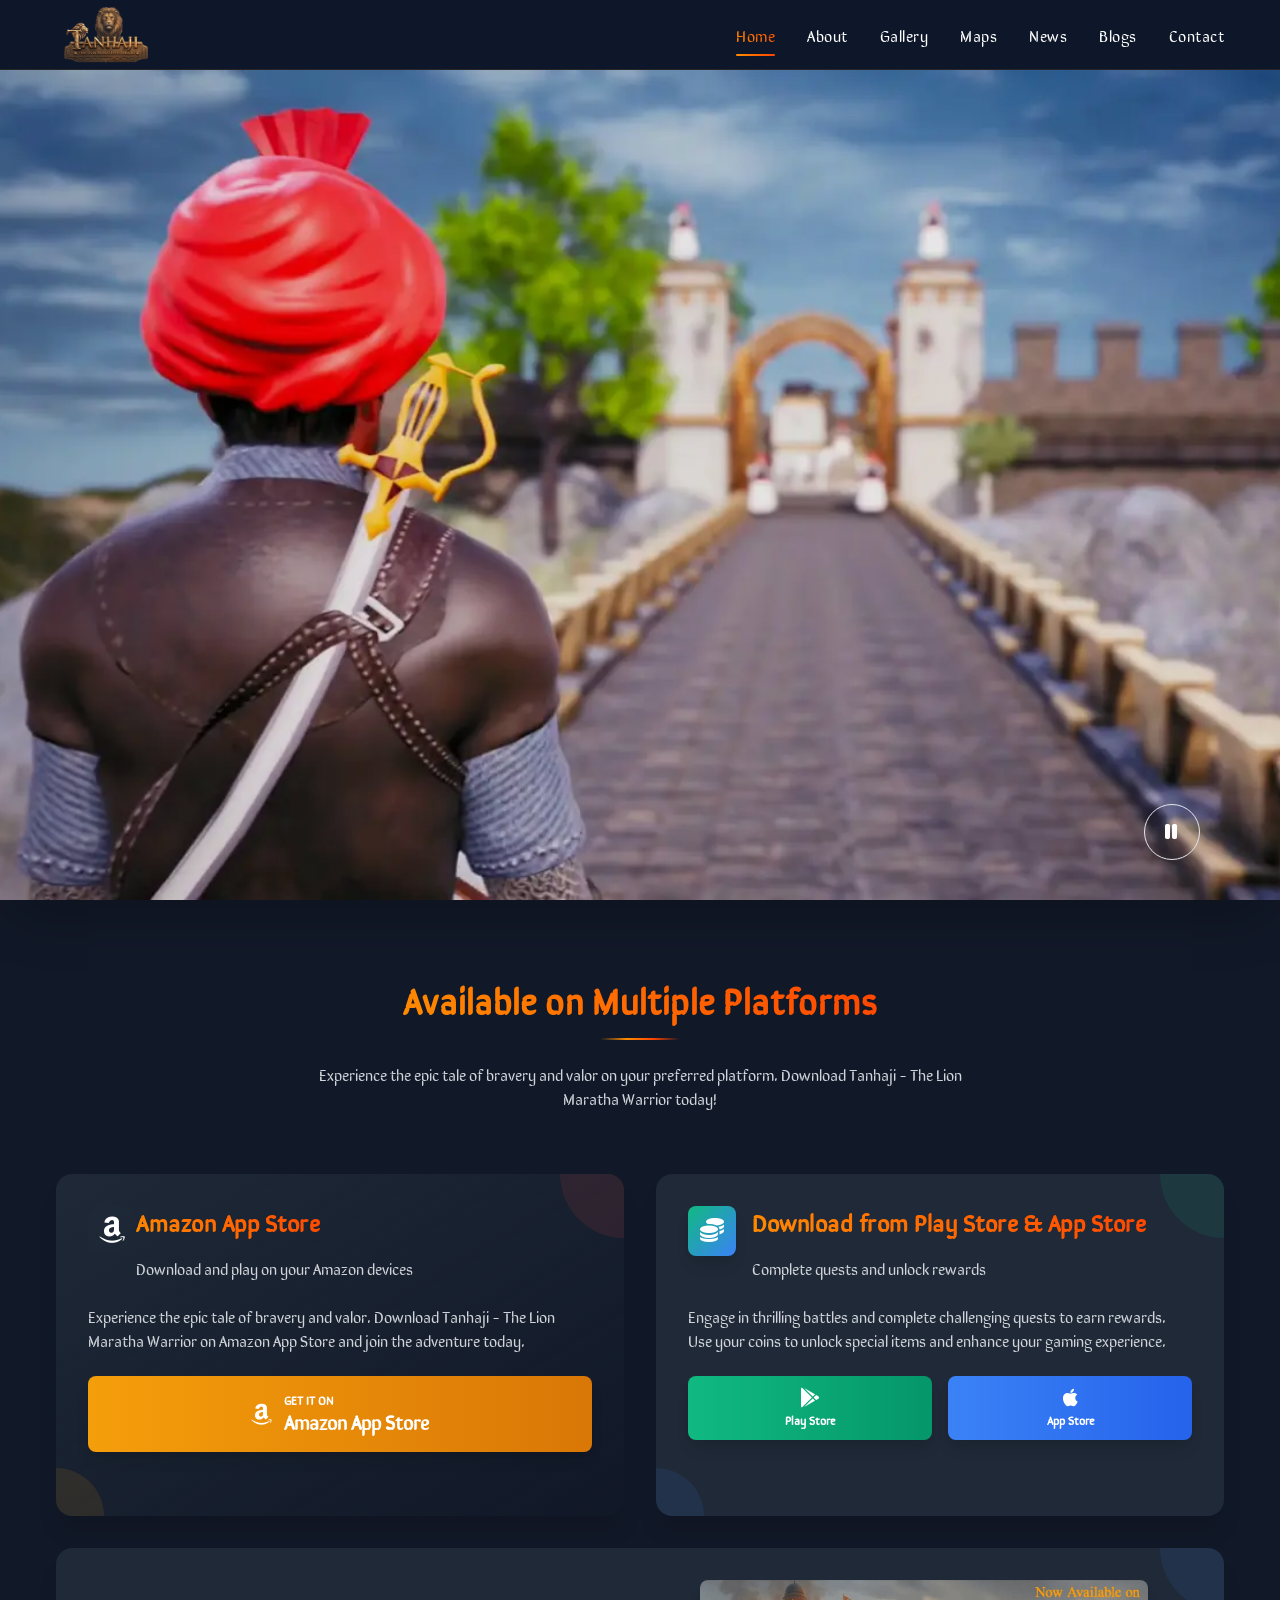
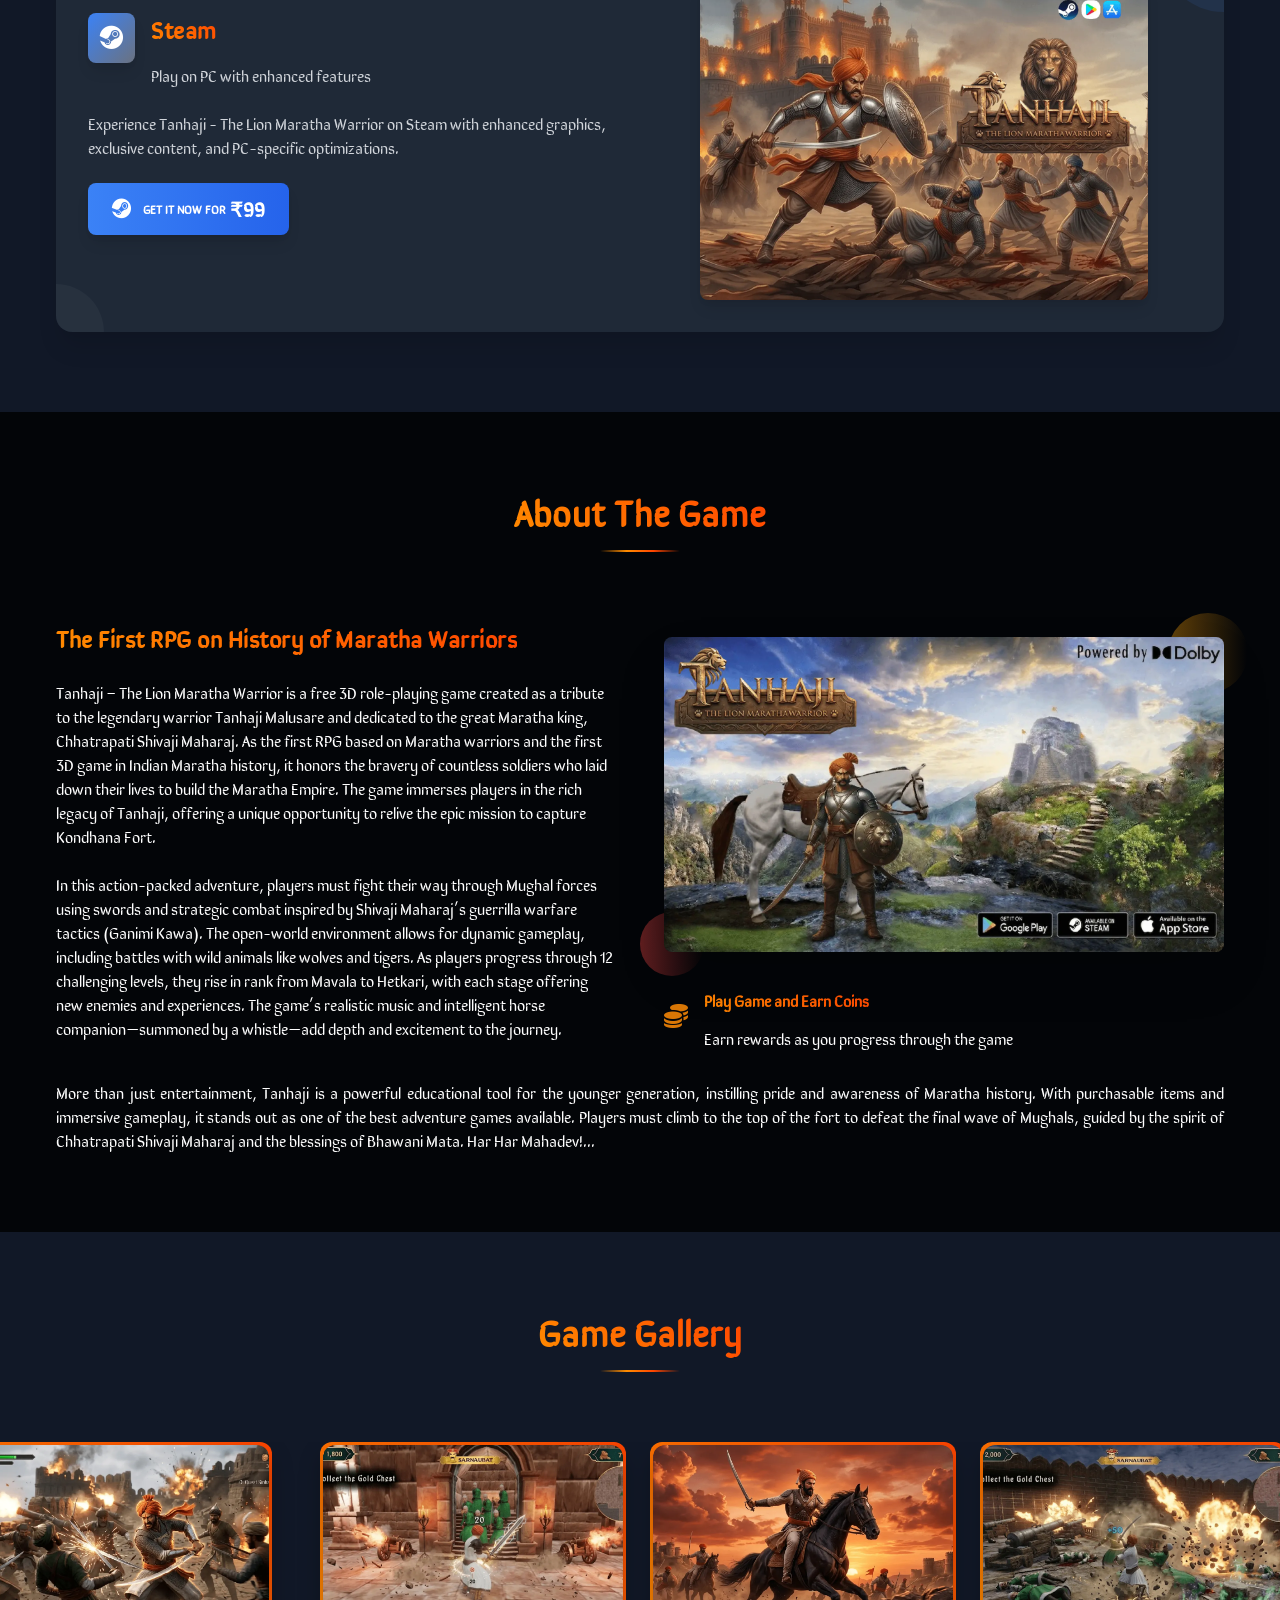
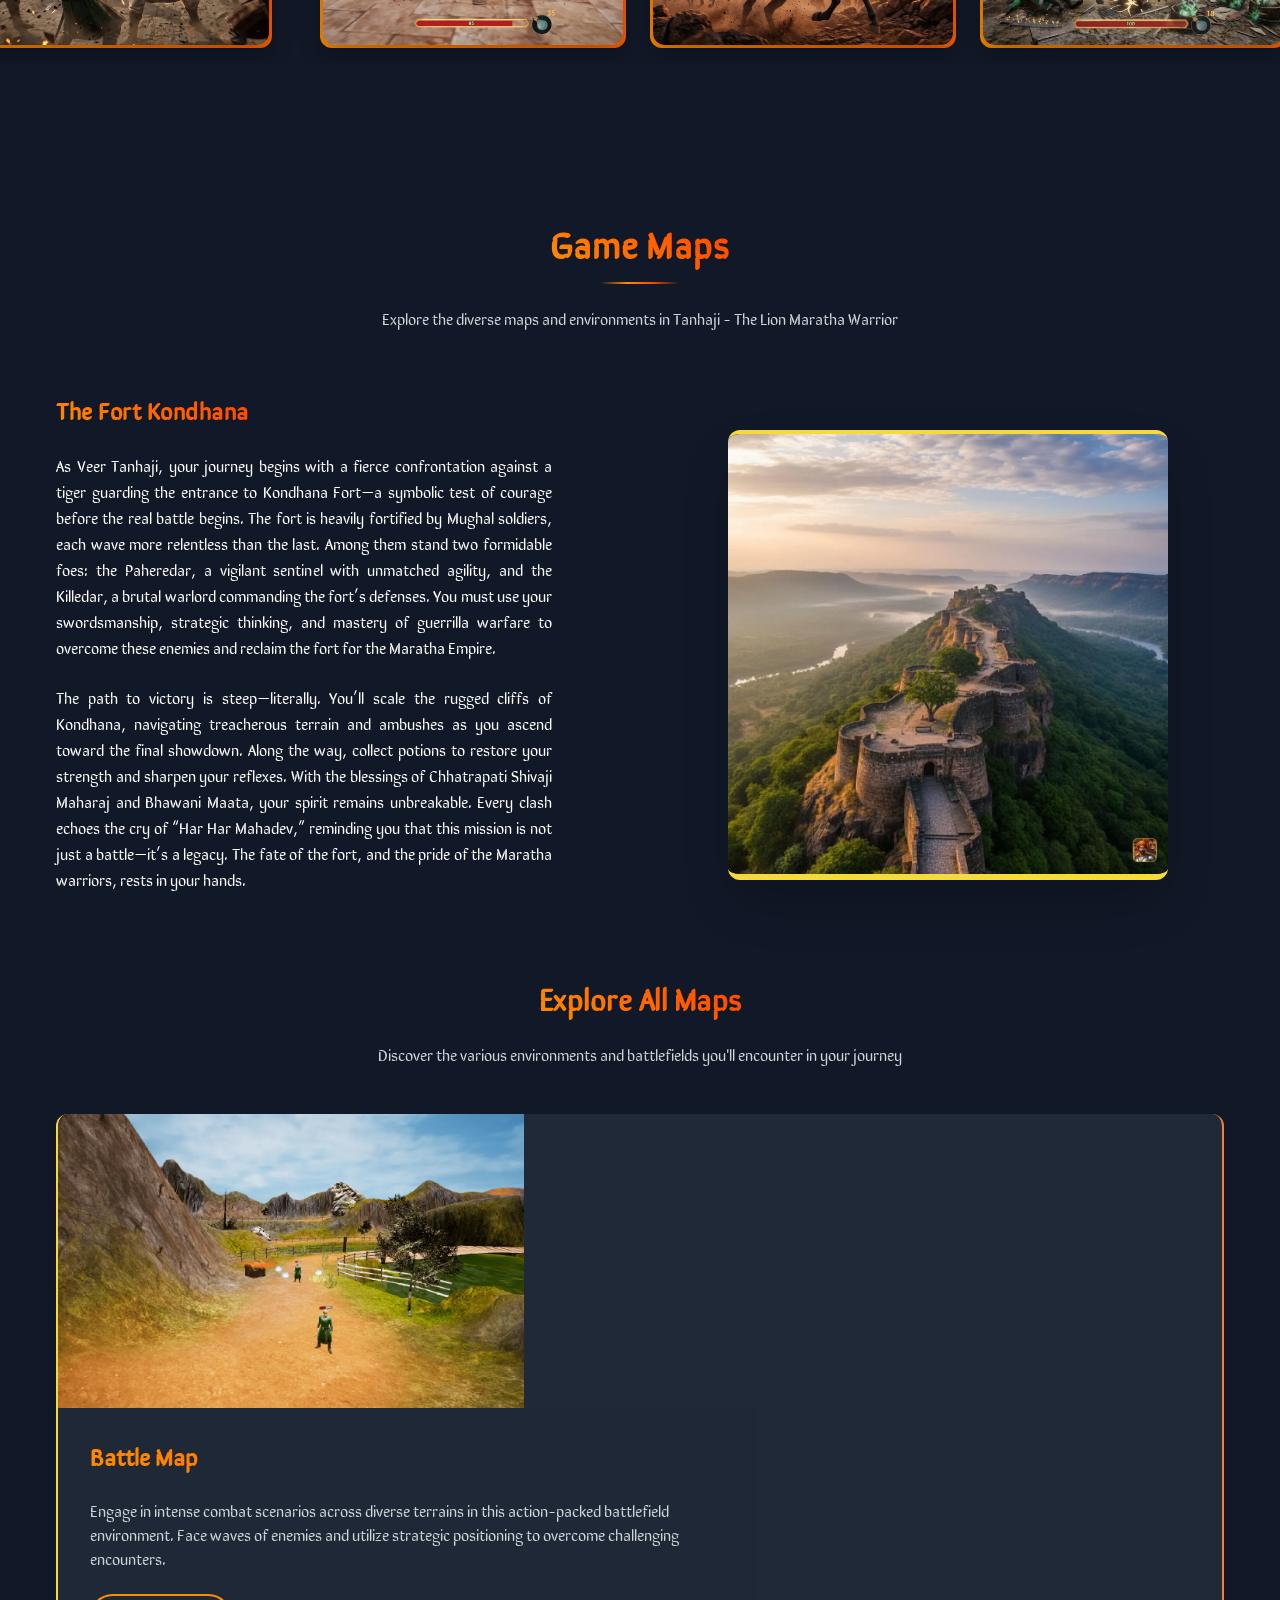
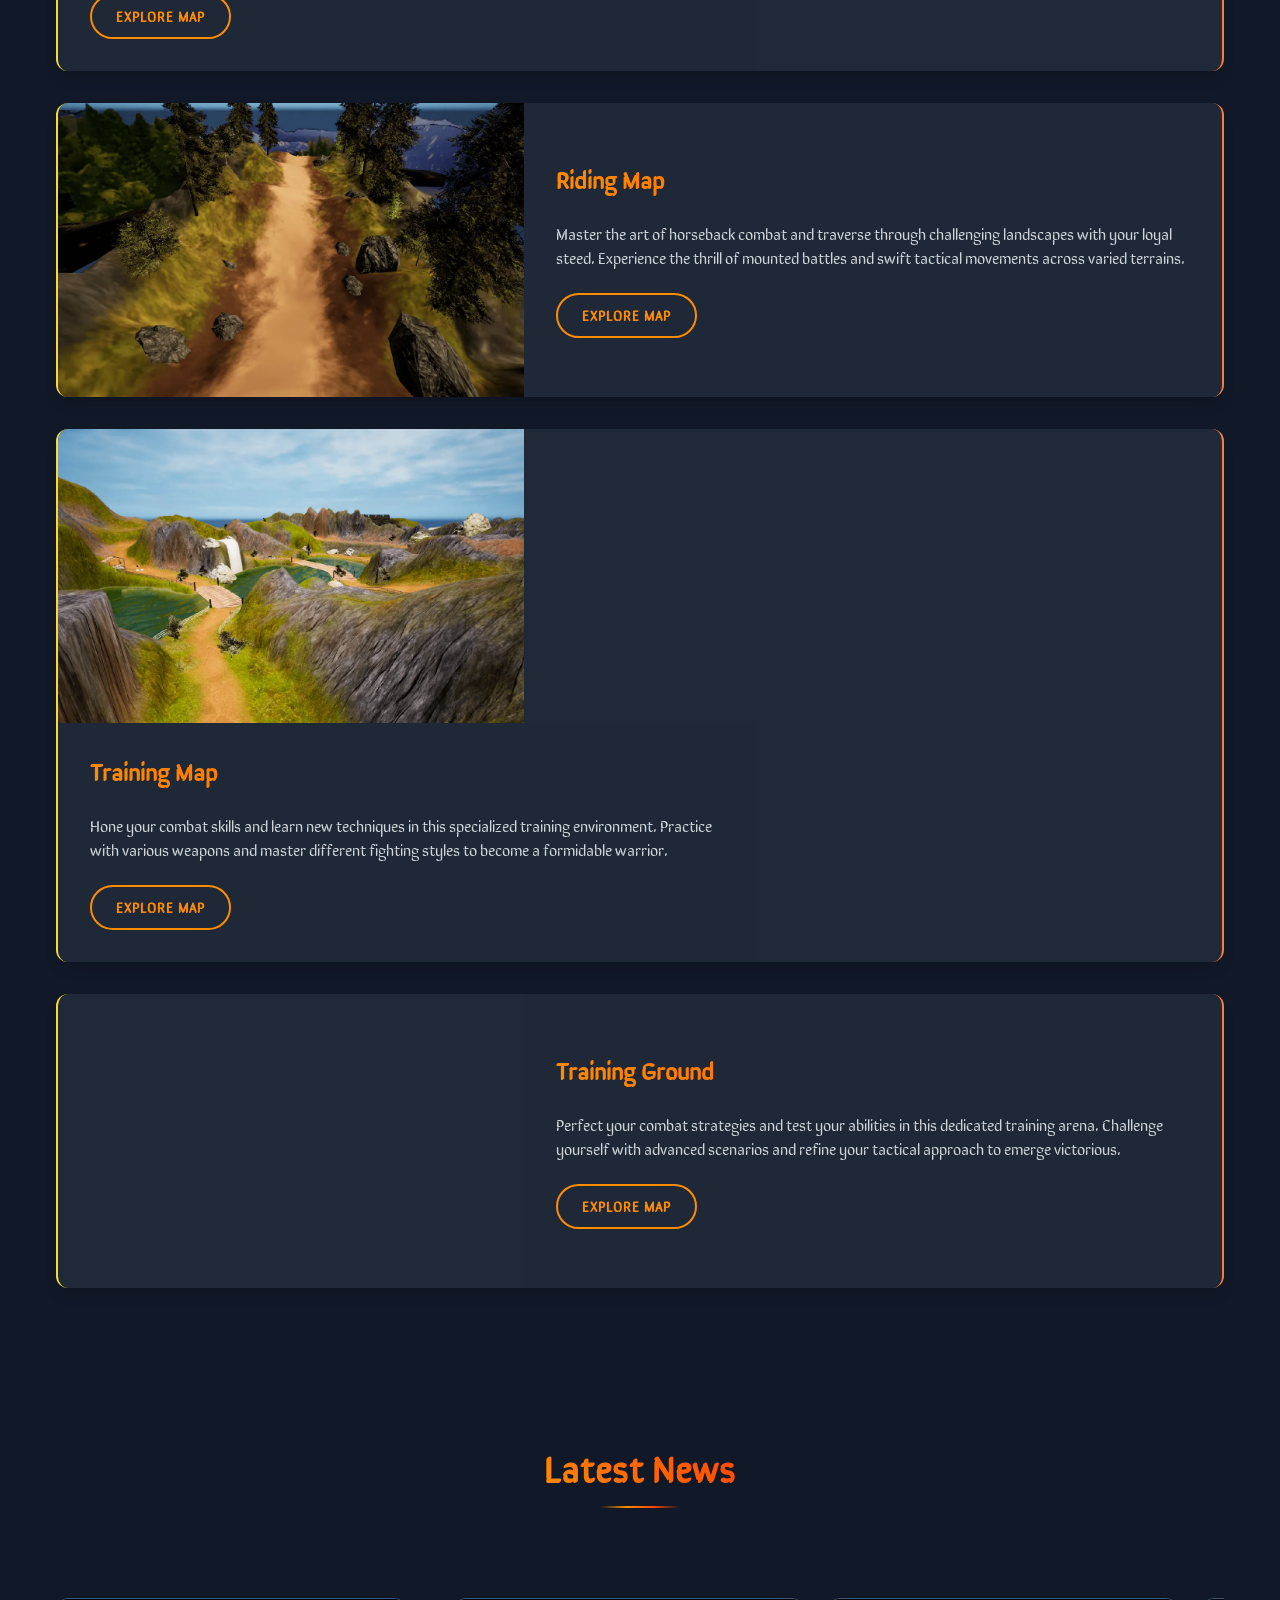
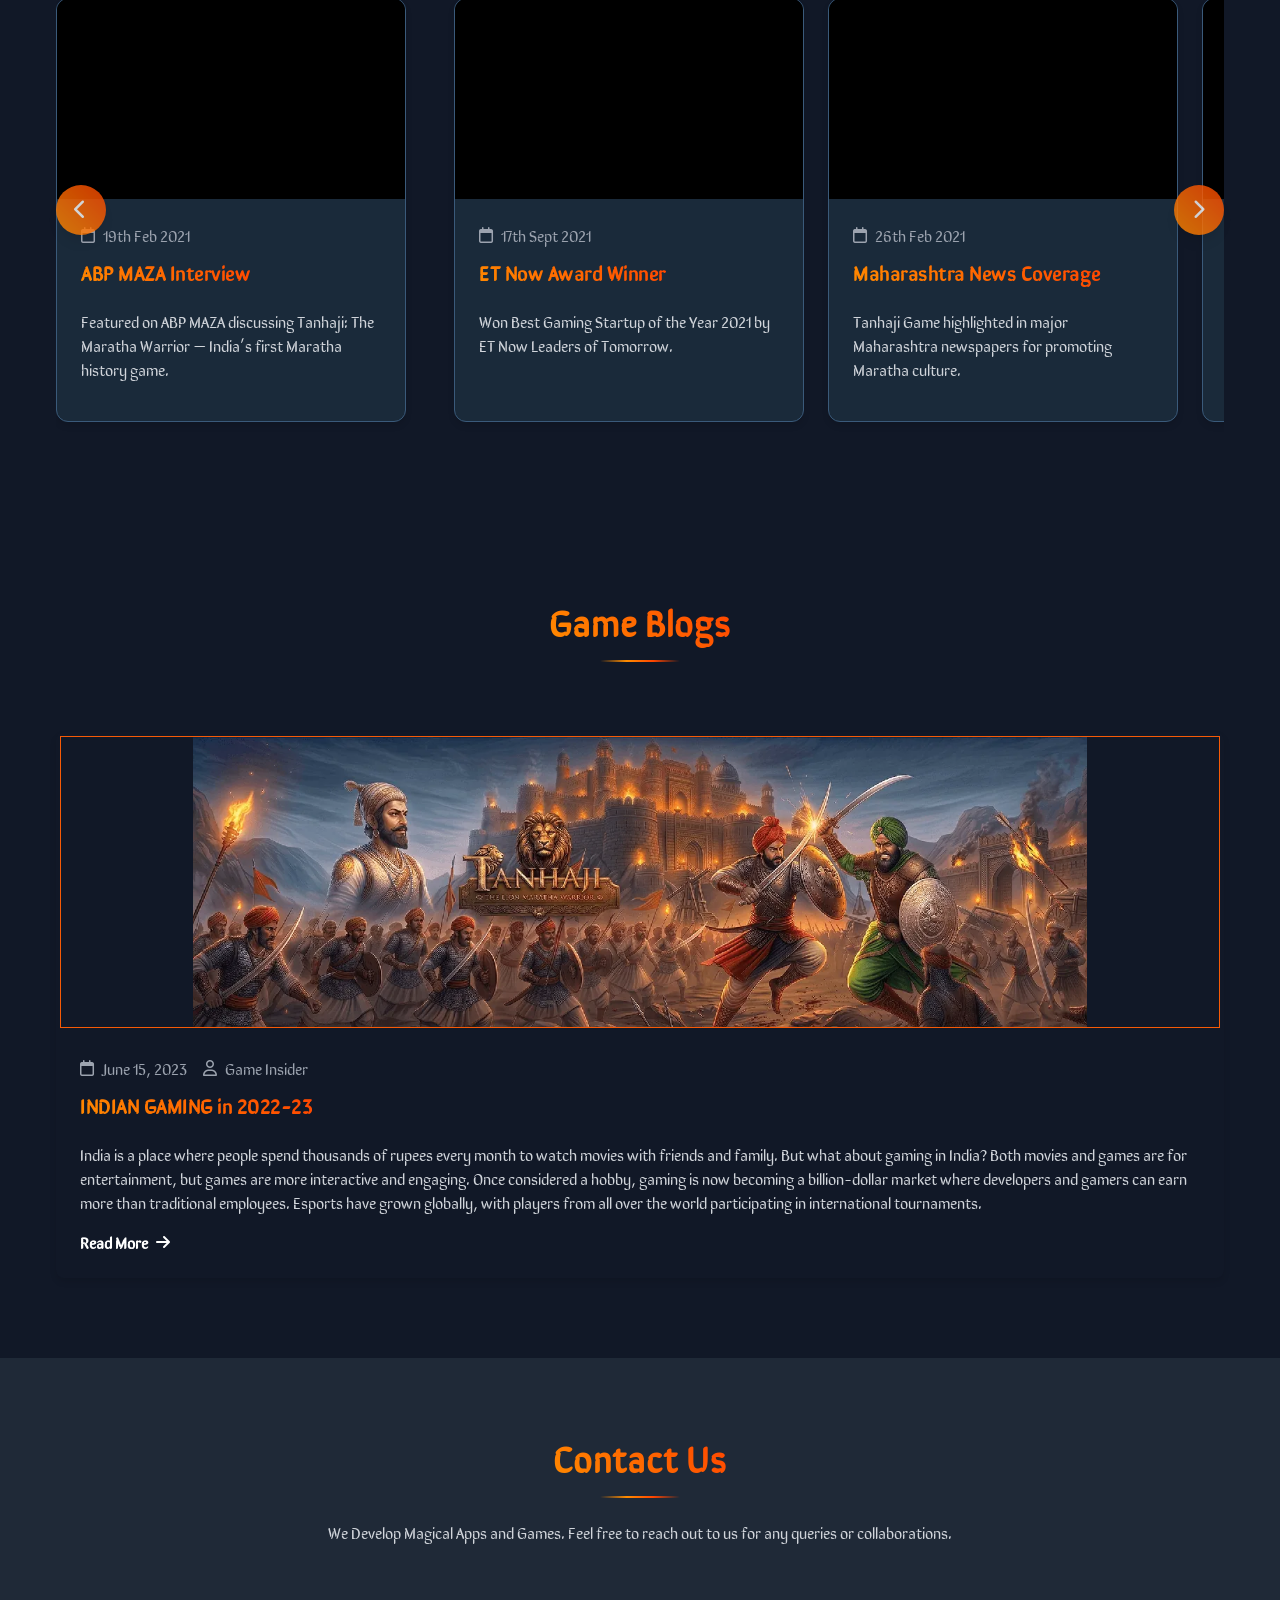
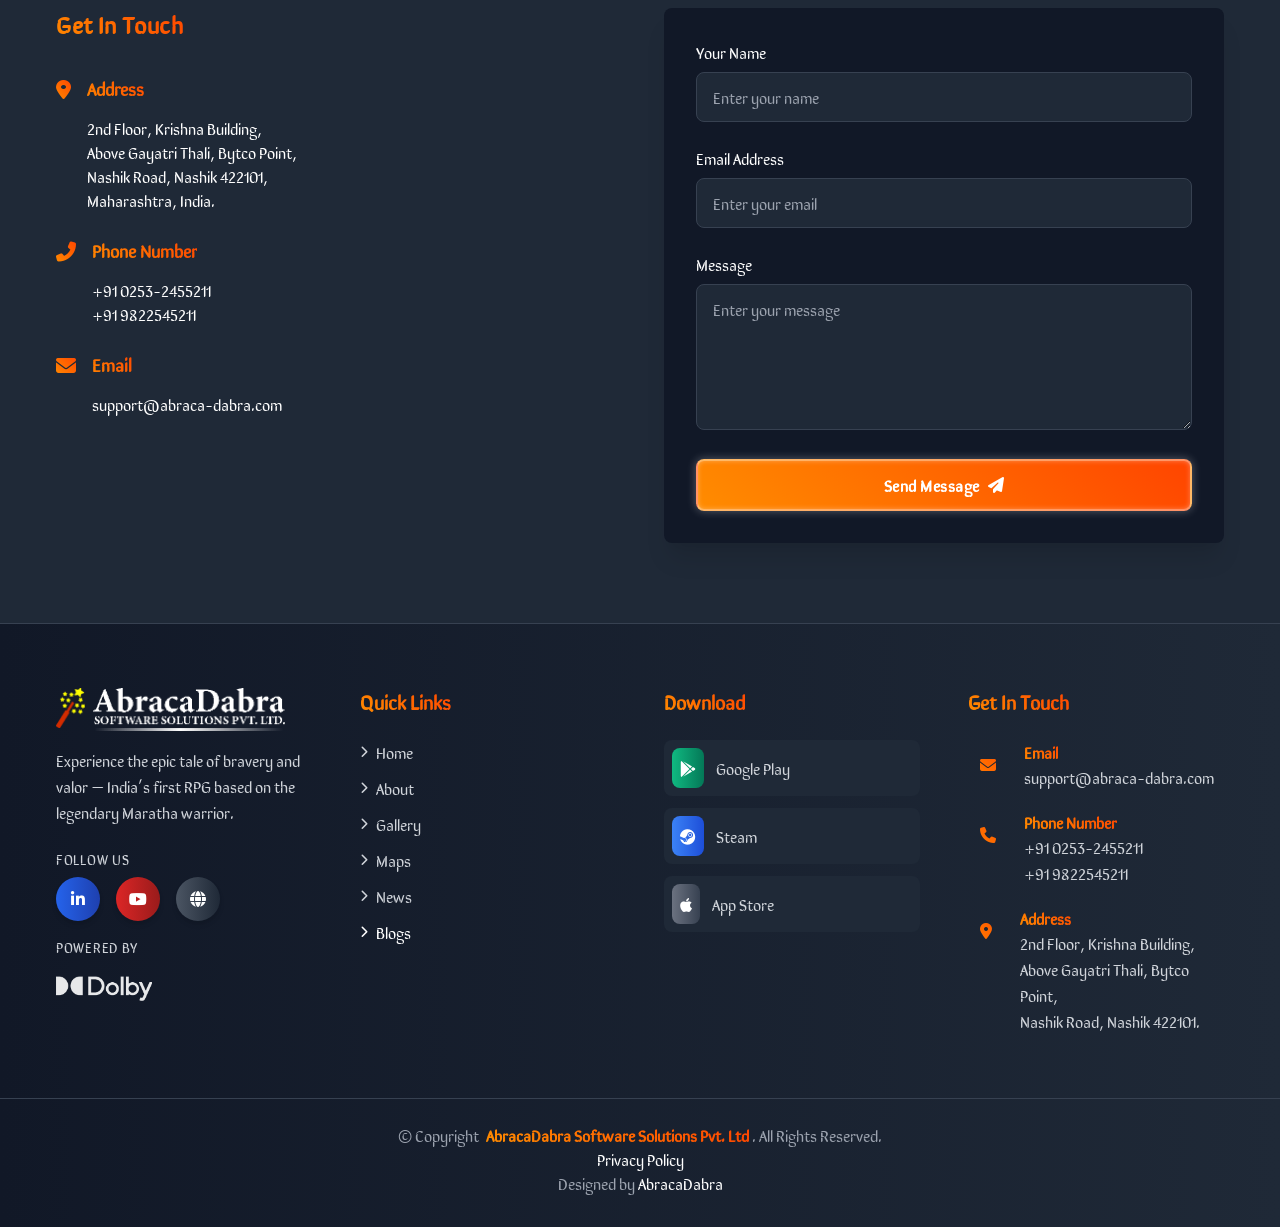
==== index.html @ 7d224acc "feat: initial release of Tanhaji website with SEO and performance optimizations" ====
<!DOCTYPE html>
<html lang="en">

<head>
    <meta charset="UTF-8">
    <meta name="viewport" content="width=device-width, initial-scale=1.0">
    <title>Tanhaji: The Lion Maratha Warrior | Official Game Website</title>
    <meta name="description" content="Play Tanhaji: The Lion Maratha Warrior, an action RPG on the history of Maratha warriors and the Kondhana fort battle. Get it on Android, iOS and Steam.">
    <link rel="canonical" href="https://YOUR-DOMAIN/">
    <meta name="robots" content="index, follow, max-image-preview:large">
    <meta name="theme-color" content="#111827">

    <!-- Open Graph / Twitter -->
    <meta property="og:type" content="website">
    <meta property="og:site_name" content="Tanhaji: The Lion Maratha Warrior">
    <meta property="og:title" content="Tanhaji: The Lion Maratha Warrior | Official Game Website">
    <meta property="og:description" content="Play Tanhaji: The Lion Maratha Warrior, an action RPG on the history of Maratha warriors and the Kondhana fort battle. Get it on Android, iOS and Steam.">
    <meta property="og:url" content="https://YOUR-DOMAIN/">
    <meta property="og:image" content="https://YOUR-DOMAIN/assets/images/og-tanhaji-1200x630.jpg">
    <meta property="og:image:width" content="1200">
    <meta property="og:image:height" content="630">
    <meta name="twitter:card" content="summary_large_image">
    <meta name="twitter:title" content="Tanhaji: The Lion Maratha Warrior | Official Game Website">
    <meta name="twitter:description" content="Play Tanhaji: The Lion Maratha Warrior, an action RPG on the history of Maratha warriors and the Kondhana fort battle. Get it on Android, iOS and Steam.">
    <meta name="twitter:image" content="https://YOUR-DOMAIN/assets/images/og-tanhaji-1200x630.jpg">

    <!-- Fonts (preconnect speeds up the Google Fonts request) -->
    <link rel="preconnect" href="https://fonts.googleapis.com">
    <link rel="preconnect" href="https://fonts.gstatic.com" crossorigin>
    <link href="https://fonts.googleapis.com/css2?family=Sirin+Stencil&display=swap" rel="stylesheet">

    <!-- Tailwind CSS 2.2.19 (purged local build) and Font Awesome 6.4.0 (icon subset) -->
    <link rel="stylesheet" href="assets/css/tailwind.css">
    <link rel="stylesheet" href="assets/css/fontawesome-subset.css">

    <!-- Custom Styles -->
    <link rel="stylesheet" href="assets/css/style.css">
    <link rel="preload" as="image" href="assets/images/hero-poster.webp" fetchpriority="high">
    <script src="assets/js/site-config.js"></script>
    <script src="assets/js/analytics.js" defer></script>

    <!-- Favicon -->
    <link rel="icon" type="image/png" href="assets/images/tanhaji-favicon.png">
    <script type="application/ld+json">{"@context": "https://schema.org", "@graph": [{"@type": "Organization", "@id": "https://YOUR-DOMAIN/#organization", "name": "AbracaDabra Software Solutions Pvt. Ltd.", "url": "https://abraca-dabra.com/", "email": "support@abraca-dabra.com", "telephone": "+91 9822545211", "address": {"@type": "PostalAddress", "streetAddress": "2nd Floor, Krishna Building, Above Gayatri Thali, Bytco Point, Nashik Road", "addressLocality": "Nashik", "postalCode": "422101", "addressRegion": "Maharashtra", "addressCountry": "IN"}, "sameAs": ["https://www.youtube.com/@AbracaDabraSoftwareSolutions", "https://www.linkedin.com/company/abracadabra-software-solutions/"]}, {"@type": "VideoGame", "@id": "https://YOUR-DOMAIN/#game", "name": "Tanhaji: The Lion Maratha Warrior", "description": "Action RPG based on the life of Tanhaji Malusare and the recapture of Kondhana Fort under Chhatrapati Shivaji Maharaj.", "url": "https://YOUR-DOMAIN/", "image": "https://YOUR-DOMAIN/assets/images/og-tanhaji-1200x630.jpg", "applicationCategory": "Game", "genre": ["Action", "Role-playing"], "gamePlatform": ["Android", "iOS", "PC (Steam)"], "publisher": {"@id": "https://YOUR-DOMAIN/#organization"}, "sameAs": ["https://play.google.com/store/apps/details?id=com.AbracaDabra.Tanhaji", "https://apps.apple.com/us/app/tanhaji-the-maratha-warrior/id6443512549", "https://store.steampowered.com/app/1732270/Tanhaji__The_Lion_Maratha_Warrior_of_Ch_Shivaji/"]}]}</script>
</head>

<body>
    <!-- Header Section -->
    <header id="header" class="fixed w-full z-50 transition-all duration-300">
        <div class="container mx-auto px-4 py-4 flex justify-between items-center max-w-[1300px]">
            <div class="logo flex gap-2 items-center">
                <!-- <img src="assets/images/tanhaji-favicon.png" alt="Tanhaji Logo" class="h-10 w-auto" width="96" height="96" loading="lazy" decoding="async"> -->
                <img src="assets/images/tanhaji-logo.webp" alt="Tanhaji Logo" class="h-14 w-auto" width="480" height="270">
            </div>
            <nav class="hidden md:flex space-x-8">
                <a href="#home"
                    class="nav-link text-white hover:text-orange-500 transition duration-300 active">Home</a>
                <a href="#about" class="nav-link text-white hover:text-orange-500 transition duration-300">About</a>
                <a href="#gallery" class="nav-link text-white hover:text-orange-500 transition duration-300">Gallery</a>
                <a href="#maps" class="nav-link text-white hover:text-orange-500 transition duration-300">Maps</a>
                <a href="#news" class="nav-link text-white hover:text-orange-500 transition duration-300">News</a>
                <a href="#blogs" class="nav-link text-white hover:text-orange-500 transition duration-300">Blogs</a>
                <a href="#contact" class="nav-link text-white hover:text-orange-500 transition duration-300">Contact</a>
            </nav>
            <div class="md:hidden">
                <button id="menu-toggle" class="text-white" aria-label="Toggle navigation menu" aria-controls="mobile-menu" aria-expanded="false">
                    <i class="fas fa-bars text-2xl"></i>
                </button>
            </div>
        </div>
        <!-- Mobile Menu -->
        <div id="mobile-menu" class="hidden md:hidden bg-gray-900 bg-opacity-95 absolute w-full py-4">
            <div class="container mx-auto px-4 flex flex-col space-y-4 max-w-[1300px]">
                <a href="#home" class="nav-link text-white hover:text-orange-500 transition duration-300">Home</a>
                <a href="#about" class="nav-link text-white hover:text-orange-500 transition duration-300">About</a>
                <a href="#gallery" class="nav-link text-white hover:text-orange-500 transition duration-300">Gallery</a>
                <a href="#maps" class="nav-link text-white hover:text-orange-500 transition duration-300">Maps</a>
                <a href="#news" class="nav-link text-white hover:text-orange-500 transition duration-300">News</a>
                <a href="#blogs" class="nav-link text-white hover:text-orange-500 transition duration-300">Blogs</a>
                <a href="#contact" class="nav-link text-white hover:text-orange-500 transition duration-300">Contact</a>
            </div>
        </div>
    </header>

    <!-- Main Content -->
    <main class="relative min-h-screen w-screen overflow-x-hidden">

        <!-- Hero Section -->
        <section id="home" class="h-auto md:h-screen relative overflow-hidden shadow-2xl" style="padding-top: 70px;">
            <div class="w-full h-full relative">
                <div class="absolute inset-0 bg-gradient-to-r from-black to-transparent opacity-10 pointer-events-none"
                    style="z-index: 1;"></div>
                <video id="hero-video" autoplay muted loop playsinline preload="none" poster="assets/images/hero-poster.webp"
                    width="1280" height="720" aria-label="Tanhaji gameplay trailer"
                    data-src-desktop="assets/hero-720.mp4" data-src-mobile="assets/hero-mobile.mp4"
                    class="relative md:absolute md:top-0 md:left-0 w-full h-auto md:h-full object-contain md:object-cover"
                    style="z-index: 0;"></video>

                

                <div
                    class="container absolute inset-0 mx-auto px-4 z-10 max-w-[1200px] flex justify-center items-center pointer-events-none">
                    <!-- Centered Hero Image -->
                    <!-- <div class="flex justify-center items-center animate-fadeIn w-full h-full">
                        <img src="assets/images/tanhaji-logo.webp" alt="Tanhaji Hero" class="hero-image" width="480" height="270">
                    </div> -->

                    <h1 class="sr-only">Tanhaji: The Lion Maratha Warrior - the official game website</h1>
                    <!-- Play/Pause Control -->
                    <div class="absolute bottom-10 right-10 z-20 pointer-events-auto">
                        <button id="hero-play-pause"
                            class="w-14 h-14 rounded-full bg-white/20 backdrop-blur-md border border-white/30 text-white flex items-center justify-center hover:bg-white/40 transition-all duration-300 group">
                            <i class="fas fa-pause text-xl group-hover:scale-110 transition-transform"></i>
                        </button>
                    </div>
                </div>
            </div>
        </section>

        <!-- New Unified Section: Available on Multiple Platforms including Steam -->
        <section class="py-20 bg-gray-900 overflow-hidden">
            <div class="container mx-auto px-4 max-w-[1200px]">
                <div class="text-center mb-16 animate-up">
                    <h2 class="text-3xl md:text-4xl font-bold mb-4">Available on Multiple Platforms</h2>
                    <p class="text-gray-300 mt-4 max-w-2xl mx-auto">
                        Experience the epic tale of bravery and valor on your preferred platform. Download Tanhaji - The
                        Lion Maratha Warrior today!
                    </p>
                </div>

                <div class="grid grid-cols-1 lg:grid-cols-2 gap-8 mb-8">
                    <!-- Amazon App Store Section -->
                    <div
                        class="bg-gradient-to-br from-gray-800 to-orange-900 rounded-2xl p-8 shadow-xl transform transition duration-500 hover:scale-105 hover:shadow-2xl animate-up relative overflow-hidden">
                        <div
                            class="absolute bottom-0 left-0 w-24 h-24 bg-yellow-500 rounded-full opacity-10 transform -translate-x-12 translate-y-12">
                        </div>
                        <div
                            class="absolute top-0 right-0 w-32 h-32 bg-red-500 rounded-full opacity-10 transform translate-x-16 -translate-y-16">
                        </div>

                        <div class="flex items-start mb-6 relative z-10">
                            <div
                                class="relative p-[10px] rounded-2xl bg-gradient-to-br from-[#FF9900] via-[#FFB84D] to-[#FFD580] shadow-[0_4px_20px_rgba(255,153,0,0.4)] hover:shadow-[0_6px_25px_rgba(255,153,0,0.6)] transition-all duration-300">
                                <div
                                    class="flex items-center justify-center bg-white/10 backdrop-blur-md rounded-xl w-12 h-12">
                                    <i class="fab fa-amazon text-white text-3xl drop-shadow-md"></i>
                                </div>
                            </div>

                            <div>
                                <h3 class="text-2xl font-bold text-white mb-2">Amazon App Store</h3>
                                <p class="text-gray-300">Download and play on your Amazon devices</p>
                            </div>
                        </div>

                        <p class="text-gray-300 mb-6 relative z-10">
                            Experience the epic tale of bravery and valor. Download Tanhaji - The Lion Maratha Warrior
                            on
                            Amazon App Store and join the adventure today.
                        </p>

                        <a href="https://www.amazon.com/b?node=210942225011" target="_blank" rel="noopener noreferrer"
                            class="platform-button w-full bg-gradient-to-r from-yellow-500 to-yellow-600 hover:from-yellow-600 hover:to-yellow-700 text-white font-bold py-4 px-6 rounded-lg transition duration-300 transform hover:scale-105 shadow-lg hover:shadow-xl flex items-center justify-center mb-8 relative z-10">
                            <i class="fab fa-amazon mr-3 text-2xl"></i>
                            <div class="text-left">
                                <div class="text-xs">GET IT ON</div>
                                <div class="text-xl">Amazon App Store</div>
                            </div>
                        </a>


                        <!-- <div class="flex justify-center relative z-10">
                            <img src="assets/images/amazon_app_store.png" alt="Amazon App Store"
                                class="rounded-lg h-[80%] w-auto object-contain" loading="lazy" decoding="async">
                        </div> -->
                    </div>

                    <!-- Game Rewards Section -->
                    <div
                        class="bg-gray-800 rounded-2xl p-8 shadow-xl transform transition duration-500 hover:scale-105 hover:shadow-2xl animate-up relative overflow-hidden">
                        <div
                            class="absolute top-0 right-0 w-32 h-32 bg-green-500 rounded-full opacity-10 transform translate-x-16 -translate-y-16">
                        </div>
                        <div
                            class="absolute bottom-0 left-0 w-24 h-24 bg-blue-500 rounded-full opacity-10 transform -translate-x-12 translate-y-12">
                        </div>

                        <div class="flex items-start mb-6 relative z-10">
                            <div class="bg-gradient-to-br from-green-500 to-blue-500 p-3 rounded-lg mr-4 shadow-lg">
                                <i class="fas fa-coins text-white text-2xl"></i>
                            </div>
                            <div>
                                <h3 class="text-2xl font-bold text-white mb-2">Download from Play Store & App Store</h3>
                                <p class="text-gray-300">Complete quests and unlock rewards</p>
                            </div>
                        </div>

                        <p class="text-gray-300 mb-6 relative z-10">
                            Engage in thrilling battles and complete challenging quests to earn rewards. Use your coins
                            to
                            unlock special items and enhance your gaming experience.
                        </p>

                        <!-- Platform Buttons -->
                        <div class="grid grid-cols-2 gap-4 mb-6 relative z-10">
                            <a href="https://play.google.com/store/apps/details?id=com.AbracaDabra.Tanhaji&hl=en_IN&gl=US"
                                target="_blank" rel="noopener noreferrer"
                                class="platform-button bg-gradient-to-r from-green-500 to-green-600 hover:from-green-600 hover:to-green-700 text-white font-bold py-3 px-2 rounded-lg transition duration-300 transform hover:scale-105 shadow-lg hover:shadow-xl flex flex-col items-center justify-center">
                                <i class="fab fa-google-play text-xl mb-1"></i>
                                <span class="text-xs text-center">Play Store</span>
                            </a>

                            <a href="https://apps.apple.com/us/app/tanhaji-the-maratha-warrior/id6443512549"
                                target="_blank" rel="noopener noreferrer"
                                class="platform-button bg-gradient-to-r from-blue-500 to-blue-600 hover:from-blue-600 hover:to-blue-700 text-white font-bold py-3 px-2 rounded-lg transition duration-300 transform hover:scale-105 shadow-lg hover:shadow-xl flex flex-col items-center justify-center">
                                <i class="fab fa-apple text-xl mb-1"></i>
                                <span class="text-xs text-center">App Store</span>
                            </a>
                        </div>

                        <!-- <div class="flex justify-center relative z-10">
                            <img src="assets/images/coin_gif.gif" alt="Game Rewards"
                                class="rounded-lg h-[70%] w-auto object-contain">
                        </div> -->
                    </div>
                </div>

                <!-- Steam Section (Full Width) -->
                <div
                    class="bg-gray-800 rounded-2xl p-8 shadow-xl transform transition duration-500 hover:scale-105 hover:shadow-2xl animate-up relative overflow-hidden">
                    <div
                        class="absolute top-0 right-0 w-32 h-32 bg-blue-500 rounded-full opacity-10 transform translate-x-16 -translate-y-16">
                    </div>
                    <div
                        class="absolute bottom-0 left-0 w-24 h-24 bg-gray-500 rounded-full opacity-10 transform -translate-x-12 translate-y-12">
                    </div>

                    <div class="flex flex-col lg:flex-row gap-8 items-center">
                        <!-- Content on the left side -->
                        <div class="lg:w-1/2 relative z-10">
                            <div class="flex items-start mb-6">
                                <div class="bg-gradient-to-br from-blue-500 to-gray-500 p-3 rounded-lg mr-4 shadow-lg">
                                    <i class="fab fa-steam text-white text-2xl"></i>
                                </div>
                                <div>
                                    <h3 class="text-2xl font-bold text-white mb-2">Steam</h3>
                                    <p class="text-gray-300">Play on PC with enhanced features</p>
                                </div>
                            </div>

                            <p class="text-gray-300 mb-6">
                                Experience Tanhaji - The Lion Maratha Warrior on Steam with enhanced graphics, exclusive
                                content,
                                and PC-specific optimizations.
                            </p>

                            <!-- Moved the Steam button to the left side with icon, text, and price in one direction -->
                            <div class="flex flex-col sm:flex-row items-start gap-4 mb-8">
                                <a href="https://store.steampowered.com/app/1732270/Tanhaji__The_Lion_Maratha_Warrior_of_Ch_Shivaji/"
                                    target="_blank" rel="noopener noreferrer"
                                    class="platform-button bg-gradient-to-r from-blue-500 to-blue-600 hover:from-blue-600 hover:to-blue-700 text-white font-bold py-3 px-6 rounded-lg transition duration-300 transform hover:scale-105 shadow-lg hover:shadow-xl flex items-center">
                                    <i class="fab fa-steam mr-3 text-xl"></i>
                                    <div class="text-left flex items-center justify-center">
                                        <span class="text-xs">GET IT NOW FOR</span>
                                        <span class="text-xl ml-1">₹99</span>
                                    </div>
                                </a>
                            </div>
                        </div>

                        <!-- Image on the right side -->
                        <div class="lg:w-1/2 flex justify-center relative z-10">
                            <a href="Steam_LandingPage/index.html" target="_blank" rel="noopener noreferrer">
                                <img src="assets/images/steam-banner.webp" alt="Tanhaji on Steam"
                                    class="rounded-lg h-auto max-h-80 w-auto object-contain shadow-lg hover:scale-105 transition duration-300 cursor-pointer" width="1400" height="1000" loading="lazy" decoding="async"></a>
                        </div>
                    </div>
                </div>
            </div>
        </section>

        <!-- ######################################################## -->
        <!-- Diwali Offer & Shiv Jayanti Competition & Ganesha Competition Sections  -->

        <!-- <section class="py-20 bg-gradient-to-r from-orange-900 to-red-900 overflow-hidden relative">
            <div class="absolute inset-0 opacity-20">
                <div class="absolute top-10 left-10 w-4 h-4 bg-yellow-400 rounded-full animate-ping-slow"></div>
                <div class="absolute top-20 right-20 w-6 h-6 bg-orange-500 rounded-full animate-pulse-slow"
                    style="animation-delay: 1s;"></div>
                <div class="absolute bottom-32 left-1/4 w-5 h-5 bg-red-500 rounded-full animate-bounce-slow"
                    style="animation-delay: 2s;"></div>
                <div class="absolute top-1/3 right-1/3 w-3 h-3 bg-yellow-300 rounded-full animate-ping-slow"
                    style="animation-delay: 0.5s;"></div>
                <div class="absolute bottom-20 right-10 w-6 h-6 bg-orange-400 rounded-full animate-pulse-slow"
                    style="animation-delay: 1.5s;"></div>
            </div>

            <div class="container mx-auto px-4 max-w-[1200px] relative z-10">
                <div class="text-center mb-16 animate-up">
                    <div class="flex justify-center mb-6">
                        <div class="relative flex items-center justify-center gap-3">
                            <div
                                class="absolute -inset-4 bg-gradient-to-r from-yellow-500 to-orange-500 rounded-full blur-lg opacity-70 animate-pulse">
                            </div>

                          
                            <img src="/Diwali_Offer/images/diya.png" alt="Diya"
                                class="w-10 h-10 md:w-14 md:h-14 relative z-10 animate-bounce" loading="lazy" decoding="async" />

                            <h2
                                class="text-4xl md:text-5xl font-bold relative z-10 bg-gradient-to-r from-yellow-400 via-orange-500 to-red-500 bg-clip-text text-transparent">
                                Diwali Dhamaka Offer!
                            </h2>

                            <img src="/Diwali_Offer/images/diya.png" alt="Diya"
                                class="w-10 h-10 md:w-14 md:h-14 relative z-10 animate-bounce" loading="lazy" decoding="async" />
                        </div>

                    </div>
                    <p class="text-gray-200 text-xl mt-4 max-w-2xl mx-auto">
                        Celebrate the Festival of Lights with exclusive discounts and exciting rewards!
                    </p>
                </div>

                <div class="grid grid-cols-1 lg:grid-cols-2 gap-12 items-center">
                    <div class="text-white animate-left">
                        <h3
                            class="text-3xl font-bold mb-6 bg-gradient-to-r from-yellow-400 to-orange-500 bg-clip-text text-transparent">
                            Light Up Your Diwali with Tanhaji!
                        </h3>
                        <p class="mb-6 text-lg">
                            This Diwali, get special discounts on all platforms and unlock exclusive in-game rewards.
                        </p>
                        <ul class="mb-8 space-y-4">
                            <li class="flex items-start">
                                <div class="mr-3 mt-1 text-yellow-400">
                                    <i class="fas fa-gift"></i>
                                </div>
                                <span class="text-lg">50% OFF on Steam Edition - Only ₹49 instead of ₹99!</span>
                            </li>
                            <li class="flex items-start">
                                <div class="mr-3 mt-1 text-yellow-400">
                                    <i class="fas fa-gift"></i>
                                </div>
                                <span class="text-lg">Free Diwali-themed character skins for all players!</span>
                            </li>
                            <li class="flex items-start">
                                <div class="mr-3 mt-1 text-yellow-400">
                                    <i class="fas fa-gift"></i>
                                </div>
                                <span class="text-lg">Double coins reward for all in-game activities during
                                    Diwali!</span>
                            </li>
                            <li class="flex items-start">
                                <div class="mr-3 mt-1 text-yellow-400">
                                    <i class="fas fa-gift"></i>
                                </div>
                                <span class="text-lg">Special Diwali login rewards for 5 consecutive days!</span>
                            </li>
                        </ul>
                        <div class="flex flex-wrap gap-4">
                            <a href="https://store.steampowered.com/app/1732270/Tanhaji__The_Lion_Maratha_Warrior_of_Ch_Shivaji/"
                                target="_blank" rel="noopener noreferrer"
                                class="platform-button bg-gradient-to-r from-yellow-500 to-orange-600 hover:from-yellow-600 hover:to-orange-700 text-white font-bold py-3 px-8 rounded-full transition duration-300 transform hover:scale-105 shadow-lg hover:shadow-xl flex items-center">
                                <i class="fab fa-steam mr-3"></i> Get 50% OFF Now
                            </a>
                            <a href="Diwali_Offer/index.html"
                                class="platform-button bg-gradient-to-r from-red-600 to-red-800 hover:from-red-700 hover:to-red-900 text-white font-bold py-3 px-8 rounded-full transition duration-300 transform hover:scale-105 shadow-lg hover:shadow-xl flex items-center">
                                <i class="fas fa-info-circle mr-3"></i> Learn More
                            </a>
                        </div>
                    </div>

                    <div class="animate-right flex flex-col items-center justify-center">
                        <div class="relative">
                            <div
                                class="absolute -top-8 -left-8 w-24 h-24 bg-gradient-to-r from-yellow-500 to-orange-500 rounded-full opacity-30 animate-ping-slow">
                            </div>
                            <div class="absolute -top-8 -right-8 w-20 h-20 bg-gradient-to-r from-orange-500 to-red-500 rounded-full opacity-30 animate-pulse-slow"
                                style="animation-delay: 1s;"></div>
                            <div class="absolute -bottom-8 -left-8 w-16 h-16 bg-gradient-to-r from-red-500 to-yellow-500 rounded-full opacity-30 animate-ping-slow"
                                style="animation-delay: 0.5s;"></div>
                            <div class="absolute -bottom-8 -right-8 w-32 h-32 bg-gradient-to-r from-yellow-500 to-red-500 rounded-full opacity-30 animate-bounce-slow"
                                style="animation-delay: 2s;"></div>

                            <div
                                class="relative z-10 bg-gradient-to-br from-orange-800 to-red-900 rounded-2xl p-8 shadow-2xl border-2 border-yellow-500 transform rotate-3 hover:rotate-0 transition duration-500">
                                <div class="text-center mb-6">
                                    <div class="text-6xl mb-4">🪔</div>
                                    <h4 class="text-2xl font-bold text-yellow-400 mb-2">Diwali Special Rewards</h4>
                                    <p class="text-gray-200">Limited time offer!</p>
                                </div>
                                <div class="space-y-4">
                                    <div class="flex items-center bg-black bg-opacity-30 p-3 rounded-lg">
                                        <div class="mr-3 text-yellow-400">
                                            <i class="fas fa-crown"></i>
                                        </div>
                                        <div>
                                            <div class="font-bold">Royal Diwali Skin</div>
                                            <div class="text-sm text-gray-300">For Tanhaji character</div>
                                        </div>
                                    </div>
                                    <div class="flex items-center bg-black bg-opacity-30 p-3 rounded-lg">
                                        <div class="mr-3 text-yellow-400">
                                            <i class="fas fa-coins"></i>
                                        </div>
                                        <div>
                                            <div class="font-bold">2x Coin Multiplier</div>
                                            <div class="text-sm text-gray-300">For 7 days</div>
                                        </div>
                                    </div>
                                    <div class="flex items-center bg-black bg-opacity-30 p-3 rounded-lg">
                                        <div class="mr-3 text-yellow-400">
                                            <i class="fas fa-fire"></i>
                                        </div>
                                        <div>
                                            <div class="font-bold">Diwali Fireworks</div>
                                            <div class="text-sm text-gray-300">Special effects</div>
                                        </div>
                                    </div>
                                </div>
                                <div class="mt-6 text-center text-yellow-400 font-bold">
                                    Offer Valid: 1-5 November 2025
                                </div>
                            </div>
                        </div>
                    </div>
                </div>
            </div>
        </section>

        <section class="py-20 bg-gradient-to-r from-gray-900 to-black overflow-hidden relative shine-effect">
            <div class="absolute inset-0 opacity-30">
                <div class="absolute top-10 left-10 w-4 h-4 bg-blue-400 rounded-full animate-ping-slow"></div>
                <div class="absolute top-20 right-20 w-6 h-6 bg-purple-500 rounded-full animate-pulse-slow"
                    style="animation-delay: 1s;"></div>
                <div class="absolute bottom-32 left-1/4 w-5 h-5 bg-indigo-500 rounded-full animate-bounce-slow"
                    style="animation-delay: 2s;"></div>
                <div class="absolute top-1/3 right-1/3 w-3 h-3 bg-blue-300 rounded-full animate-ping-slow"
                    style="animation-delay: 0.5s;"></div>
                <div class="absolute bottom-20 right-10 w-6 h-6 bg-purple-400 rounded-full animate-pulse-slow"
                    style="animation-delay: 1.5s;"></div>
                <div class="absolute top-1/4 left-1/3 w-1 h-1 bg-white rounded-full opacity-70 animate-ping-slow"
                    style="animation-delay: 0.2s;"></div>
                <div class="absolute top-2/3 right-1/4 w-1 h-1 bg-white rounded-full opacity-80 animate-pulse-slow"
                    style="animation-delay: 1.8s;"></div>
                <div class="absolute bottom-1/3 left-1/5 w-1 h-1 bg-white rounded-full opacity-60 animate-bounce-slow"
                    style="animation-delay: 2.5s;"></div>
            </div>

            <div class="container mx-auto px-4 max-w-[1200px] relative z-10">
                <div class="text-center mb-16 animate-up">
                    <div class="flex justify-center mb-1">
                        <div class="relative flex items-center justify-center gap-3">
                            <div
                                class="absolute -inset-4 bg-gradient-to-r from-blue-500 to-purple-500 rounded-full blur-lg opacity-80 animate-pulse">
                            </div>

                            <img src="/ShivJayanti_Competition/images/orange_flag.png" alt="Flag"
                                class="w-10 h-10 md:w-14 md:h-14 relative z-10 animate-bounce" loading="lazy" decoding="async" />

                            <h2
                                class="text-4xl md:text-5xl font-bold relative z-10 bg-gradient-to-r from-blue-400 via-purple-500 to-indigo-500 bg-clip-text text-transparent shine-text">
                                Shiv Jayanti Competition
                            </h2>

                            <img src="/ShivJayanti_Competition/images/orange_flag.png" alt="Flag"
                                class="w-10 h-10 md:w-14 md:h-14 relative z-10 animate-bounce" loading="lazy" decoding="async" />
                        </div>
                    </div>
                    <p class="text-gray-200 text-xl mt-4 max-w-2xl mx-auto">
                        Celebrate the birth anniversary of the legendary warrior with our exciting competition!
                    </p>
                </div>

                <div class="grid grid-cols-1 lg:grid-cols-2 gap-12 items-center">
                    <div class="text-white animate-left">
                        <h3
                            class="text-3xl font-bold mb-6 bg-gradient-to-r from-blue-400 to-purple-500 bg-clip-text text-transparent shine-text">
                            Show Your Skills & Win Big!
                        </h3>
                        <p class="mb-6 text-lg">
                            Participate in our special Shiv Jayanti competition and showcase your Tanhaji gaming skills
                            for a chance to win exciting prizes.
                        </p>
                        <ul class="mb-8 space-y-4">
                            <li class="flex items-start">
                                <div class="mr-3 mt-1 text-blue-400">
                                    <i class="fas fa-trophy"></i>
                                </div>
                                <span class="text-lg">Grand Prize: ₹10,000 Cash + Exclusive Tanhaji Merchandise</span>
                            </li>
                            <li class="flex items-start">
                                <div class="mr-3 mt-1 text-blue-400">
                                    <i class="fas fa-medal"></i>
                                </div>
                                <span class="text-lg">Runner-up Prizes: ₹5,000 & ₹3,000 Cash Rewards</span>
                            </li>
                            <li class="flex items-start">
                                <div class="mr-3 mt-1 text-blue-400">
                                    <i class="fas fa-users"></i>
                                </div>
                                <span class="text-lg">Top 10 Participants: Special In-game Titles & Skins</span>
                            </li>
                            <li class="flex items-start">
                                <div class="mr-3 mt-1 text-blue-400">
                                    <i class="fas fa-calendar-alt"></i>
                                </div>
                                <span class="text-lg">Competition Dates: 10-20 March 2026</span>
                            </li>
                        </ul>
                        <div class="flex flex-wrap gap-4">
                            <a href="ShivJayanti_Competition/index.html"
                                class="platform-button bg-gradient-to-r from-blue-500 to-indigo-600 hover:from-blue-600 hover:to-indigo-700 text-white font-bold py-3 px-8 rounded-full transition duration-300 transform hover:scale-105 shadow-lg hover:shadow-xl flex items-center">
                                <i class="fas fa-info-circle mr-3"></i> Learn More
                            </a>
                            <a href="#"
                                class="platform-button bg-gradient-to-r from-purple-600 to-purple-800 hover:from-purple-700 hover:to-purple-900 text-white font-bold py-3 px-8 rounded-full transition duration-300 transform hover:scale-105 shadow-lg hover:shadow-xl flex items-center">
                                <i class="fas fa-user-plus mr-3"></i> Register Now
                            </a>
                        </div>
                    </div>

                    <div class="animate-right flex flex-col items-center justify-center">
                        <div class="relative">
                            <div
                                class="absolute -top-8 -left-8 w-24 h-24 bg-gradient-to-r from-blue-500 to-indigo-500 rounded-full opacity-30 animate-ping-slow">
                            </div>
                            <div class="absolute -top-8 -right-8 w-20 h-20 bg-gradient-to-r from-indigo-500 to-purple-500 rounded-full opacity-30 animate-pulse-slow"
                                style="animation-delay: 1s;"></div>
                            <div class="absolute -bottom-8 -left-8 w-16 h-16 bg-gradient-to-r from-purple-500 to-blue-500 rounded-full opacity-30 animate-ping-slow"
                                style="animation-delay: 0.5s;"></div>
                            <div class="absolute -bottom-8 -right-8 w-32 h-32 bg-gradient-to-r from-blue-500 to-purple-500 rounded-full opacity-30 animate-bounce-slow"
                                style="animation-delay: 2s;"></div>

                            <div
                                class="relative z-10 bg-gradient-to-br from-gray-800 to-black rounded-2xl p-8 shadow-2xl border-2 border-purple-500 transform rotate-3 hover:rotate-0 transition duration-500 shine-card">
                                <div class="text-center mb-6">
                                    <div class="text-6xl mb-4">🏆</div>
                                    <h4 class="text-2xl font-bold text-purple-400 mb-2">Competition Highlights</h4>
                                    <p class="text-gray-200">Show your Tanhaji skills!</p>
                                </div>
                                <div class="space-y-4">
                                    <div
                                        class="flex items-center bg-black bg-opacity-50 p-3 rounded-lg hover:bg-opacity-70 transition duration-300">
                                        <div class="mr-3 text-purple-400">
                                            <i class="fas fa-flag"></i>
                                        </div>
                                        <div>
                                            <div class="font-bold">Fort Capture Challenge</div>
                                            <div class="text-sm text-gray-300">Complete missions fastest</div>
                                        </div>
                                    </div>
                                    <div
                                        class="flex items-center bg-black bg-opacity-50 p-3 rounded-lg hover:bg-opacity-70 transition duration-300">
                                        <div class="mr-3 text-purple-400">
                                            <i class="fas fa-fist-raised"></i>
                                        </div>
                                        <div>
                                            <div class="font-bold">Battle Royale Mode</div>
                                            <div class="text-sm text-gray-300">Defeat opponents</div>
                                        </div>
                                    </div>
                                    <div
                                        class="flex items-center bg-black bg-opacity-50 p-3 rounded-lg hover:bg-opacity-70 transition duration-300">
                                        <div class="mr-3 text-purple-400">
                                            <i class="fas fa-crown"></i>
                                        </div>
                                        <div>
                                            <div class="font-bold">Strategy Challenge</div>
                                            <div class="text-sm text-gray-300">Complete with tactics</div>
                                        </div>
                                    </div>
                                </div>
                                <div class="mt-6 text-center text-blue-400 font-bold">
                                    Registration Closes: 9 March 2026
                                </div>
                            </div>
                        </div>
                    </div>
                </div>
            </div>
        </section>

       <section class="py-20 bg-gradient-to-r from-orange-900 to-red-900 overflow-hidden relative">
            <div class="absolute inset-0 opacity-20">
                <div class="absolute top-10 left-10 w-4 h-4 bg-orange-400 rounded-full animate-ping-slow"></div>
                <div class="absolute top-20 right-20 w-6 h-6 bg-red-500 rounded-full animate-pulse-slow"
                    style="animation-delay: 1s;"></div>
                <div class="absolute bottom-32 left-1/4 w-5 h-5 bg-orange-500 rounded-full animate-bounce-slow"
                    style="animation-delay: 2s;"></div>
                <div class="absolute top-1/3 right-1/3 w-3 h-3 bg-red-300 rounded-full animate-ping-slow"
                    style="animation-delay: 0.5s;"></div>
                <div class="absolute bottom-20 right-10 w-6 h-6 bg-orange-400 rounded-full animate-pulse-slow"
                    style="animation-delay: 1.5s;"></div>
                <div class="absolute top-1/4 left-1/3 w-1 h-1 bg-yellow-300 rounded-full opacity-70 animate-ping-slow"
                    style="animation-delay: 0.2s;"></div>
                <div class="absolute top-2/3 right-1/4 w-1 h-1 bg-yellow-200 rounded-full opacity-80 animate-pulse-slow"
                    style="animation-delay: 1.8s;"></div>
                <div class="absolute bottom-1/3 left-1/5 w-1 h-1 bg-yellow-400 rounded-full opacity-60 animate-bounce-slow"
                    style="animation-delay: 2.5s;"></div>
            </div>

            <div class="container mx-auto px-4 max-w-[1200px] relative z-10">
                <div class="text-center mb-16 animate-up">
                    <div class="flex justify-center mb-6">
                        <div class="flex justify-center mb-1">
                            <div class="relative flex items-center justify-center gap-3">
                                <div
                                    class="absolute -inset-4 bg-gradient-to-r from-yellow-500 to-orange-500 rounded-full blur-lg opacity-70 animate-pulse">
                                </div>

                                <img src="/Ganesha_Competition/images/ganesha.png" alt="Ganesha"
                                    class="w-10 h-10 md:w-14 md:h-14 relative z-10 animate-bounce" loading="lazy" decoding="async" />

                                <h2
                                    class="text-4xl md:text-5xl font-bold relative z-10 bg-gradient-to-r from-yellow-400 via-orange-500 to-red-500 bg-clip-text text-transparent">
                                    Ganesh Festival Competition
                                </h2>

                                <img src="/Ganesha_Competition/images/ganesha.png" alt="Ganesha"
                                    class="w-10 h-10 md:w-14 md:h-14 relative z-10 animate-bounce" loading="lazy" decoding="async" />
                            </div>
                        </div>
                    </div>
                    <p class="text-gray-200 text-xl max-w-2xl mx-auto">
                        Celebrate the wisdom of Lord Ganesha with our exciting competition!
                    </p>
                </div>

                <div class="grid grid-cols-1 lg:grid-cols-2 gap-12 items-center">
                    <div class="text-white animate-left">
                        <h3
                            class="text-3xl font-bold mb-6 bg-gradient-to-r from-orange-400 to-red-500 bg-clip-text text-transparent">
                            Showcase Your Wisdom & Win Big!
                        </h3>
                        <p class="mb-6 text-lg">
                            Participate in our special Ganesha competition and showcase your strategic thinking for a
                            chance to win exciting prizes.
                        </p>
                        <ul class="mb-8 space-y-4">
                            <li class="flex items-start">
                                <div class="mr-3 mt-1 text-orange-400">
                                    <i class="fas fa-trophy"></i>
                                </div>
                                <span class="text-lg">Grand Prize: ₹15,000 Cash + Exclusive Tanhaji Merchandise</span>
                            </li>
                            <li class="flex items-start">
                                <div class="mr-3 mt-1 text-orange-400">
                                    <i class="fas fa-medal"></i>
                                </div>
                                <span class="text-lg">Runner-up Prizes: ₹7,500 & ₹5,000 Cash Rewards</span>
                            </li>
                            <li class="flex items-start">
                                <div class="mr-3 mt-1 text-orange-400">
                                    <i class="fas fa-users"></i>
                                </div>
                                <span class="text-lg">Top 15 Participants: Special In-game Titles & Skins</span>
                            </li>
                            <li class="flex items-start">
                                <div class="mr-3 mt-1 text-orange-400">
                                    <i class="fas fa-calendar-alt"></i>
                                </div>
                                <span class="text-lg">Competition Dates: 5-15 September 2026</span>
                            </li>
                        </ul>
                        <div class="flex flex-wrap gap-4">
                            <a href="Ganesha_Competition/index.html"
                                class="platform-button bg-gradient-to-r from-orange-500 to-red-600 hover:from-orange-600 hover:to-red-700 text-white font-bold py-3 px-8 rounded-full transition duration-300 transform hover:scale-105 shadow-lg hover:shadow-xl flex items-center">
                                <i class="fas fa-info-circle mr-3"></i> Learn More
                            </a>
                            <a href="#"
                                class="platform-button bg-gradient-to-r from-yellow-600 to-yellow-800 hover:from-yellow-700 hover:to-yellow-900 text-white font-bold py-3 px-8 rounded-full transition duration-300 transform hover:scale-105 shadow-lg hover:shadow-xl flex items-center">
                                <i class="fas fa-user-plus mr-3"></i> Register Now
                            </a>
                        </div>
                    </div>

                    <div class="animate-right flex flex-col items-center justify-center">
                        <div class="relative">
                            <div
                                class="absolute -top-8 -left-8 w-24 h-24 bg-gradient-to-r from-orange-500 to-red-500 rounded-full opacity-30 animate-ping-slow">
                            </div>
                            <div class="absolute -top-8 -right-8 w-20 h-20 bg-gradient-to-r from-red-500 to-yellow-500 rounded-full opacity-30 animate-pulse-slow"
                                style="animation-delay: 1s;"></div>
                            <div class="absolute -bottom-8 -left-8 w-16 h-16 bg-gradient-to-r from-yellow-500 to-orange-500 rounded-full opacity-30 animate-ping-slow"
                                style="animation-delay: 0.5s;"></div>
                            <div class="absolute -bottom-8 -right-8 w-32 h-32 bg-gradient-to-r from-orange-500 to-yellow-500 rounded-full opacity-30 animate-bounce-slow"
                                style="animation-delay: 2s;"></div>

                            <div
                                class="relative z-10 bg-gradient-to-br from-orange-800 to-red-900 rounded-2xl p-8 shadow-2xl border-2 border-orange-500 transform rotate-3 hover:rotate-0 transition duration-500">
                                <div class="text-center mb-6">
                                    <div class="text-6xl mb-4">🏆</div>
                                    <h4 class="text-2xl font-bold text-orange-400 mb-2">Competition Highlights</h4>
                                    <p class="text-gray-200">Show your strategic skills!</p>
                                </div>
                                <div class="space-y-4">
                                    <div class="flex items-center bg-black bg-opacity-30 p-3 rounded-lg">
                                        <div class="mr-3 text-orange-400">
                                            <i class="fas fa-puzzle-piece"></i>
                                        </div>
                                        <div>
                                            <div class="font-bold">Puzzle Challenge</div>
                                            <div class="text-sm text-gray-300">Solve complex puzzles</div>
                                        </div>
                                    </div>
                                    <div class="flex items-center bg-black bg-opacity-30 p-3 rounded-lg">
                                        <div class="mr-3 text-orange-400">
                                            <i class="fas fa-chess-board"></i>
                                        </div>
                                        <div>
                                            <div class="font-bold">Strategy Mode</div>
                                            <div class="text-sm text-gray-300">Tactical gameplay</div>
                                        </div>
                                    </div>
                                    <div class="flex items-center bg-black bg-opacity-30 p-3 rounded-lg">
                                        <div class="mr-3 text-orange-400">
                                            <i class="fas fa-crown"></i>
                                        </div>
                                        <div>
                                            <div class="font-bold">Wisdom Quiz</div>
                                            <div class="text-sm text-gray-300">Test your knowledge</div>
                                        </div>
                                    </div>
                                </div>
                                <div class="mt-6 text-center text-orange-400 font-bold">
                                    Registration Closes: 4 September 2026
                                </div>
                            </div>
                        </div>
                    </div>
                </div>
            </div>
        </section>  -->



        <!-- About Section -->
        <section id="about" class="py-20 bg-gray-900 overflow-hidden relative">
            <!-- Background image -->
            <div class="absolute inset-0 bg-cover bg-center bg-fixed scale-105 blur-sm"
                style="background-image: url('assets/images/about-section-background.webp');"></div>

            <!-- Black overlay with opacity -->
            <div class="absolute inset-0 bg-black opacity-80"></div>

            <!-- Content -->
            <div class="container mx-auto px-4 max-w-[1200px] relative z-10">
                <div class="text-center mb-16 animate-up">
                    <h2 class="text-3xl md:text-4xl font-bold mb-4 text-white">About The Game</h2>
                </div>

                <div class="grid grid-cols-1 md:grid-cols-2 gap-12 items-center">
                    <div class="text-white animate-left">
                        <h3 class="text-2xl font-bold mb-4">The First RPG on History of Maratha Warriors</h3>
                        <p class="mb-6">
                            Tanhaji – The Lion Maratha Warrior is a free 3D role-playing game created as a tribute to
                            the
                            legendary warrior Tanhaji Malusare and dedicated to the great Maratha king, Chhatrapati
                            Shivaji
                            Maharaj. As the first RPG based on Maratha warriors and the first 3D game in Indian Maratha
                            history, it honors the bravery of countless soldiers who laid down their lives to build the
                            Maratha Empire. The game immerses players in the rich legacy of Tanhaji, offering a unique
                            opportunity to relive the epic mission to capture Kondhana Fort.
                        </p>
                        <p class="mb-6">
                            In this action-packed adventure, players must fight their way through Mughal forces using
                            swords
                            and strategic combat inspired by Shivaji Maharaj’s guerrilla warfare tactics (Ganimi Kawa).
                            The
                            open-world environment allows for dynamic gameplay, including battles with wild animals like
                            wolves and tigers. As players progress through 12 challenging levels, they rise in rank from
                            Mavala to Hetkari, with each stage offering new enemies and experiences. The game’s
                            realistic
                            music and intelligent horse companion—summoned by a whistle—add depth and excitement to the
                            journey.
                        </p>
                    </div>

                    <div class="animate-right flex flex-col items-center justify-center">
                        <div class="relative">
                            <!-- Animated circles -->
                            <div
                                class="absolute -top-6 -left-6 w-24 h-24 bg-orange-500 rounded-full opacity-40 animate-ping-slow">
                            </div>
                            <div class="absolute -top-6 -right-6 w-20 h-20 bg-gradient-to-r from-yellow-500 to-orange-500 rounded-full opacity-40 animate-pulse-slow"
                                style="animation-delay: 1s;"></div>
                            <div class="absolute -bottom-6 -left-6 w-16 h-16 bg-gradient-to-r from-red-500 to-orange-500 rounded-full opacity-40 animate-ping-slow"
                                style="animation-delay: 0.5s;"></div>
                            <div class="absolute -bottom-6 -right-6 w-32 h-32 bg-gradient-to-r from-orange-500 to-orange-600 rounded-full opacity-40 animate-bounce-slow"
                                style="animation-delay: 2s;"></div>

                            <div class="absolute top-1/4 -left-10 w-20 h-20 bg-gradient-to-r from-orange-400 to-red-500 rounded-full opacity-35 animate-pulse-slow"
                                style="animation-delay: 1.5s;"></div>
                            <div class="absolute top-1/4 -right-10 w-16 h-16 bg-gradient-to-r from-orange-500 to-yellow-500 rounded-full opacity-35 animate-bounce-slow"
                                style="animation-delay: 0.8s;"></div>
                            <div class="absolute top-3/4 -left-10 w-18 h-18 bg-gradient-to-r from-yellow-500 to-orange-500 rounded-full opacity-35 animate-ping-slow"
                                style="animation-delay: 1.2s;"></div>
                            <div class="absolute top-3/4 -right-10 w-22 h-22 bg-gradient-to-r from-orange-600 to-red-500 rounded-full opacity-35 animate-pulse-slow"
                                style="animation-delay: 0.7s;"></div>

                            <img src="assets/images/about-background.webp" alt="Tanhaji Game"
                                class="relative z-10 rounded-lg shadow-2xl" width="1600" height="900" loading="lazy" decoding="async">
                        </div>

                        <!-- Play Game and Earn Coins moved here -->
                        <div class="flex items-center mt-8 animate-up w-full ">
                            <div class="mr-4">
                                <i class="fas fa-coins text-orange-500 text-2xl text-yellow-600"></i>
                            </div>
                            <div>
                                <h4 class="font-bold">Play Game and Earn Coins</h4>
                                <p>Earn rewards as you progress through the game</p>
                            </div>
                        </div>
                    </div>
                </div>
                <div class="text-center mt-4 animate-up">
                    <p class="text-justify">More than just entertainment, Tanhaji is a powerful educational tool for the
                        younger
                        generation,
                        instilling pride and awareness of Maratha history. With purchasable items and immersive
                        gameplay, it stands out as one of the best adventure games available. Players must climb to
                        the
                        top of the fort to defeat the final wave of Mughals, guided by the spirit of Chhatrapati
                        Shivaji
                        Maharaj and the blessings of Bhawani Mata. Har Har Mahadev!...</p>
                </div>
            </div>
        </section>


        <!-- Gallery Section -->
        <section id="gallery" class="py-20 bg-gray-900 overflow-hidden">
            <div class="container mx-auto px-4 max-w-[1200px]">
                <div class="text-center mb-16 animate-up">
                    <h2 class="text-3xl md:text-4xl font-bold mb-4">Game Gallery</h2>
                </div>
                <div id="gallery-container" class="flex overflow-x-hidden space-x-6 pb-4">
                    <!-- Gallery items will be loaded here via JavaScript -->
                </div>
            </div>
        </section>

        <!-- Gallery Modal -->
        <div id="gallery-modal"
            class="fixed inset-0 bg-gray-900 bg-opacity-90 z-50 hidden flex items-center justify-center p-4">
            <div class="relative max-w-4xl w-full">
                <button id="close-gallery-modal"
                    class="absolute -top-12 right-0 text-white text-3xl hover:text-orange-500 transition duration-300">
                    <i class="fas fa-times"></i>
                </button>

                <!-- Navigation Buttons -->
                <button id="prev-gallery-item"
                    class="absolute -left-4 sm:-left-12 lg:-left-20 top-1/2 transform -translate-y-1/2 text-white text-3xl sm:text-4xl hover:text-orange-500 transition duration-300 z-50">
                    <i class="fas fa-chevron-left"></i>
                </button>
                <button id="next-gallery-item"
                    class="absolute -right-4 sm:-right-12 lg:-right-20 top-1/2 transform -translate-y-1/2 text-white text-3xl sm:text-4xl hover:text-orange-500 transition duration-300 z-50">
                    <i class="fas fa-chevron-right"></i>
                </button>

                <div class="modal-border relative group">
                    <div class="bg-gray-800 rounded-lg overflow-hidden relative">
                        <img id="modal-image" src="" alt="" class="w-full rounded-lg max-h-[85vh] object-contain">

                        <!-- Swipe Hint (Mobile) -->
                        <div class="absolute inset-y-0 left-0 w-1/6 flex items-center justify-start pl-2 sm:hidden pointer-events-none"
                            id="mobile-prev-gallery-hint">
                            <i class="fas fa-chevron-left text-white text-xl opacity-30"></i>
                        </div>
                        <div class="absolute inset-y-0 right-0 w-1/6 flex items-center justify-end pr-2 sm:hidden pointer-events-none"
                            id="mobile-next-gallery-hint">
                            <i class="fas fa-chevron-right text-white text-xl opacity-30"></i>
                        </div>
                    </div>
                </div>
                <h3 id="modal-title" class="text-2xl font-bold text-white mt-4 text-center"></h3>
            </div>
        </div>


        <!-- Maps Section -->
        <section id="maps" class="py-20 bg-gray-900 overflow-hidden relative">
            <div class="absolute inset-0 bg-cover bg-center bg-fixed opacity-30"
                style="background-image: url('assets/images/maps-background.webp');"></div>
            <div class="container mx-auto px-4 max-w-[1200px] relative z-10">
                <div class="text-center mb-16 animate-up">
                    <h2 class="text-3xl md:text-4xl font-bold mb-4">Game Maps</h2>
                    <p class="text-gray-300 mt-4 max-w-2xl mx-auto">
                        Explore the diverse maps and environments in Tanhaji - The Lion Maratha Warrior
                    </p>
                </div>
                <div class="flex flex-col lg:flex-row gap-12 items-center mb-16">
                    <div class="lg:w-1/2 animate-up">
                        <h3 class="text-2xl font-bold mb-4">The Fort Kondhana</h3>
                        <p class="text-white mb-6 text-justify leading-relaxed">
                            As Veer Tanhaji, your journey begins with a fierce confrontation against a tiger guarding
                            the entrance to Kondhana Fort—a symbolic test of courage before the real battle begins. The
                            fort is heavily fortified by Mughal soldiers, each wave more relentless than the last. Among
                            them stand two formidable foes: the Paheredar, a vigilant sentinel with unmatched agility,
                            and the Killedar, a brutal warlord commanding the fort’s defenses. You must use your
                            swordsmanship, strategic thinking, and mastery of guerrilla warfare to overcome these
                            enemies and reclaim the fort for the Maratha Empire.
                        </p>
                        <p class="text-white mb-6 text-justify leading-relaxed">
                            The path to victory is steep—literally. You’ll scale the rugged cliffs of Kondhana,
                            navigating treacherous terrain and ambushes as you ascend toward the final showdown. Along
                            the way, collect potions to restore your strength and sharpen your reflexes. With the
                            blessings of Chhatrapati Shivaji Maharaj and Bhawani Maata, your spirit remains unbreakable.
                            Every clash echoes the cry of “Har Har Mahadev,” reminding you that this mission is not just
                            a battle—it’s a legacy. The fate of the fort, and the pride of the Maratha warriors, rests
                            in your hands.
                        </p>
                    </div>
                    <div class="lg:ml-32 lg:w-1/2 animate-fadeIn">
                        <div class="relative">
                            <div id="map-image-container">
                                <img src="assets/images/maps/fort.webp" alt="Fort Kondhana map from the Tanhaji game"
                                    class="fort-kondhana-image rounded-lg shadow-2xl w-full transition duration-300 hover:shadow-white hover:scale-105" width="1024" height="1024" loading="lazy" decoding="async">
                            </div>
                        </div>
                    </div>
                </div>

                <!-- Additional Maps Gallery -->
                <div class="mt-16 flex flex-col">
                    <!-- Maps will be loaded here dynamically -->
                </div>

                <!-- Map Image Modal -->
                <div id="map-modal"
                    class="fixed inset-0 bg-black bg-opacity-90 z-50 hidden flex items-center justify-center p-4">
                    <div class="relative max-w-6xl max-h-[50%]">
                        <button id="close-map-modal"
                            class="absolute top-10 right-10 text-white text-3xl hover:text-orange-500 transition duration-300 z-60">
                            <i class="fas fa-times"></i>
                        </button>
                        <div class="bg-gray-800 rounded-lg overflow-hidden border-2 border-orange-500 shadow-2xl">
                            <img id="modal-map-image" src="" alt="" class="w-full max-h-[80vh] object-contain">
                            <div class="bg-gray-900 bg-opacity-80 p-4">
                                <h3 id="modal-map-title" class="text-2xl font-bold text-white text-center"></h3>
                            </div>
                        </div>
                    </div>
                </div>
            </div>
        </section>

        <!-- News Section -->
        <section id="news" class="py-20 bg-gray-900 overflow-hidden">
            <div class="container mx-auto px-4 max-w-[1200px]">
                <div class="text-center mb-16 animate-up">
                    <h2 class="text-3xl md:text-4xl font-bold mb-4">Latest News</h2>
                </div>
                <div class="relative">
                    <!-- Navigation Arrows -->
                    <button id="news-video-prev"
                        class="absolute left-0 top-1/2 transform -translate-y-1/2 z-10 bg-gray-900 bg-opacity-70 text-white p-3 rounded-full shadow-lg hover:bg-opacity-100 transition-all duration-300">
                        <i class="fas fa-chevron-left text-xl"></i>
                    </button>
                    <button id="news-video-next"
                        class="absolute right-0 top-1/2 transform -translate-y-1/2 z-10 bg-gray-900 bg-opacity-70 text-white p-3 rounded-full shadow-lg hover:bg-opacity-100 transition-all duration-300">
                        <i class="fas fa-chevron-right text-xl"></i>
                    </button>

                    <!-- Video Container -->
                    <div id="news-video-container" class="flex overflow-x-auto space-x-6 pb-4 hide-scrollbar">
                        <!-- Videos will be loaded here via JavaScript -->
                    </div>
                </div>
            </div>
        </section>

        <!-- Blogs Section -->
        <section id="blogs" class="py-20 bg-gray-900 overflow-hidden relative">
            <div class="absolute inset-0 bg-cover bg-center bg-fixed opacity-30"
                style="background-image: url('assets/images/blog-background.webp');"></div>
            <div class="container mx-auto px-4 max-w-[1200px] relative z-10">
                <div class="text-center mb-16 animate-up">
                    <h2 class="text-3xl md:text-4xl font-bold mb-4">Game Blogs</h2>
                </div>
                <div id="blog-container" class="w-full">
                    <!-- Blog posts will be loaded here via JavaScript -->
                </div>
            </div>
        </section>

        <!-- Contact Section -->
        <section id="contact" class="py-20 bg-gray-800 overflow-hidden">
            <div class="container mx-auto px-4 max-w-[1200px]">
                <div class="text-center mb-16 animate-up">
                    <h2 class="text-3xl md:text-4xl font-bold mb-4">Contact Us</h2>
                    <p class="text-gray-300 mt-4 max-w-2xl mx-auto">
                        We Develop Magical Apps and Games. Feel free to reach out to us for any queries or
                        collaborations.
                    </p>
                </div>
                <div class="grid grid-cols-1 lg:grid-cols-2 gap-12">
                    <div class="text-white animate-left">
                        <div class="mb-10">
                            <h3 class="text-2xl font-bold mb-6">Get In Touch</h3>
                            <div class="space-y-6">
                                <div class="flex items-start">
                                    <div class="mr-4 mt-1 gradient-text">
                                        <a href="https://maps.app.goo.gl/HFuc2JTR7BLk7MZc9" target="_blank"
                                            rel="noopener noreferrer"> <i class="fas fa-map-marker-alt text-xl"></i></a>
                                    </div>
                                    <div>
                                        <h4 class="font-bold text-lg mb-1">Address</h4>
                                        <p>2nd Floor, Krishna Building,<br>
                                            Above Gayatri Thali, Bytco Point,<br>
                                            Nashik Road, Nashik 422101,<br>
                                            Maharashtra, India.</p>
                                    </div>
                                </div>
                                <div class="flex items-start">
                                    <div class="mr-4 mt-1 gradient-text">
                                        <i class="fas fa-phone-alt text-xl"></i>
                                    </div>
                                    <div>
                                        <h4 class="font-bold text-lg mb-1">Phone Number</h4>
                                        <p>+91 0253-2455211<br>
                                            +91 9822545211</p>
                                    </div>
                                </div>
                                <div class="flex items-start">
                                    <div class="mr-4 mt-1 gradient-text">
                                        <i class="fas fa-envelope text-xl"></i>
                                    </div>
                                    <div>
                                        <h4 class="font-bold text-lg mb-1">Email</h4>
                                        <p>support@abraca-dabra.com</p>
                                    </div>
                                </div>
                            </div>
                        </div>
                    </div>
                    <div class="bg-gray-900 rounded-lg p-8 shadow-xl animate-right">
                        <form id="contact-form" class="space-y-6" novalidate>
                            <div>
                                <label for="name" class="block text-white mb-2">Your Name</label>
                                <input type="text" id="name" name="name" autocomplete="name" required
                                    class="w-full bg-gray-800 border border-gray-700 rounded-lg py-3 px-4 text-white focus:outline-none focus:ring-2 focus:ring-orange-500"
                                    placeholder="Enter your name">
                            </div>
                            <div>
                                <label for="email" class="block text-white mb-2">Email Address</label>
                                <input type="email" id="email" name="email" autocomplete="email" required
                                    class="w-full bg-gray-800 border border-gray-700 rounded-lg py-3 px-4 text-white focus:outline-none focus:ring-2 focus:ring-orange-500"
                                    placeholder="Enter your email">
                            </div>
                            <div>
                                <label for="message" class="block text-white mb-2">Message</label>
                                <textarea id="message" name="message" rows="5" required
                                    class="w-full bg-gray-800 border border-gray-700 rounded-lg py-3 px-4 text-white focus:outline-none focus:ring-2 focus:ring-orange-500"
                                    placeholder="Enter your message"></textarea>
                            </div>
                            <button type="submit"
                                class="w-full relative overflow-hidden text-white font-bold py-3 px-6 rounded-lg transition-all duration-500 transform hover:scale-105 shadow-lg hover:shadow-2xl flex items-center justify-center shiny-btn">
                                Send Message <i class="fas fa-paper-plane ml-2"></i>
                            </button>
                        </form>
                        <div id="form-message" class="mt-4 text-center hidden" role="status" aria-live="polite"></div>
                    </div>
                </div>
            </div>
        </section>

        <!-- Footer -->
        <footer
            class="footer bg-gradient-to-r from-gray-900 to-gray-800 border-t border-gray-700 pt-16 pb-8 overflow-hidden">
            <div class="container mx-auto px-4 max-w-[1200px]">
                <!-- Grid Layout -->
                <div class="grid grid-cols-1 md:grid-cols-2 lg:grid-cols-4 gap-12 mb-16">

                    <!-- Brand Info -->
                    <div class="text-white">
                        <div class="relative flex gap-2">
                            <img src="assets/images/abracadabra-logo.webp" alt="AbracaDabra Logo"
                                class="w-auto h-10 mb-4 drop-shadow-md"
                                ondragstart="return false;" width="240" height="326" loading="lazy" decoding="async"><img src="assets/images/abracadabra-name.webp"
                                alt="AbracaDabra Software Solutions" class="w-48 mb-4 drop-shadow-md"
                                ondragstart="return false;" width="388" height="87" loading="lazy" decoding="async">
                            <!-- Overlay to prevent saving -->
                            <div class="absolute inset-0 z-10"
                                ondragstart="return false;">
                            </div>
                        </div>
                        <p class="mb-6 text-gray-300 leading-relaxed">
                            Experience the epic tale of bravery and valor — India’s first RPG based on the legendary
                            Maratha
                            warrior.
                        </p>

                        <h4 class="text-gray-300 text-sm tracking-wider uppercase mb-2">
                            Follow Us
                        </h4>
                        <div class="flex space-x-4 mb-2">
                            <a href="https://www.linkedin.com/company/abracadabra-software-solutions/posts/?feedView=all"
                                target="_blank" rel="noopener noreferrer"
                                class="bg-gradient-to-r from-blue-600 to-blue-800 text-white p-3 rounded-full shadow-md hover:shadow-lg hover:scale-110 transition-all duration-300 flex items-center justify-center w-11 h-11">
                                <i class="fab fa-linkedin-in"></i>
                            </a>
                            <!-- Discord: add your invite link, then uncomment
                            <a href="https://discord.com" target="_blank" rel="noopener noreferrer"
                                class="bg-gradient-to-r from-indigo-600 to-indigo-800 text-white p-3 rounded-full shadow-md hover:shadow-lg hover:scale-110 transition-all duration-300 flex items-center justify-center w-11 h-11">
                                <i class="fab fa-discord"></i>
                            </a> -->
                            <a href="https://www.youtube.com/@AbracaDabraSoftwareSolutions" target="_blank"
                                rel="noopener noreferrer"
                                class="bg-gradient-to-r from-red-600 to-red-800 text-white p-3 rounded-full shadow-md hover:shadow-lg hover:scale-110 transition-all duration-300 flex items-center justify-center w-11 h-11">
                                <i class="fab fa-youtube"></i>
                            </a>
                            <a href="https://abraca-dabra.com/" target="_blank" rel="noopener noreferrer"
                                class="bg-gradient-to-r from-gray-600 to-gray-800 text-white p-3 rounded-full shadow-md hover:shadow-lg hover:scale-110 transition-all duration-300 flex items-center justify-center w-11 h-11">
                                <i class="fas fa-globe"></i>
                            </a>
                        </div>

                        <div>
                            <p class="my-4 text-gray-300 text-sm tracking-wider uppercase">
                                Powered By
                            </p>
                            <div class="relative">
                                <img src="assets/images/dolby-logo.webp" alt="Dolby"
                                    class="w-24 opacity-90 hover:opacity-100 transition-all"
                                    ondragstart="return false;" width="310" height="97" loading="lazy" decoding="async">
                                <!-- Overlay to prevent saving -->
                                <div class="absolute inset-0 z-10"
                                    ondragstart="return false;"></div>
                            </div>
                        </div>
                    </div>

                    <!-- Quick Links -->
                    <div class="text-white">
                        <h4 class="text-xl font-bold mb-6 gradient-text">Quick Links</h4>
                        <ul class="space-y-3">
                            <li><a href="#home" class="group flex items-center text-gray-300  transition duration-300">
                                    <i
                                        class="fas fa-chevron-right text-orange-500 mr-2 text-xs group-hover:translate-x-1 transition-transform duration-300"></i>
                                    <span class="group-hover:ml-1 transition-all duration-300">Home</span>
                                </a></li>
                            <li><a href="#about" class="group flex items-center text-gray-300  transition duration-300">
                                    <i
                                        class="fas fa-chevron-right text-orange-500 mr-2 text-xs group-hover:translate-x-1 transition-transform duration-300"></i>
                                    <span class="hover:ml-1 transition-all duration-300">About</span>
                                </a></li>
                            <li><a href="#gallery"
                                    class="group flex items-center text-gray-300  transition duration-300">
                                    <i
                                        class="fas fa-chevron-right text-orange-500 mr-2 text-xs group-hover:translate-x-1 transition-transform duration-300"></i>
                                    <span class="group-hover:ml-1 transition-all duration-300">Gallery</span>
                                </a></li>
                            <li><a href="#maps" class="group flex items-center text-gray-300  transition duration-300">
                                    <i
                                        class="fas fa-chevron-right text-orange-500 mr-2 text-xs group-hover:translate-x-1 transition-transform duration-300"></i>
                                    <span class="group-hover:ml-1 transition-all duration-300">Maps</span>
                                </a></li>
                            <li><a href="#news" class="group flex items-center text-gray-300  transition duration-300">
                                    <i
                                        class="fas fa-chevron-right text-orange-500 mr-2 text-xs group-hover:translate-x-1 transition-transform duration-300"></i>
                                    <span class="group-hover:ml-1 transition-all duration-300">News</span>
                                </a></li>
                            <li><a href="#blogs" class="flex items-center">
                                    <i
                                        class="fas fa-chevron-right text-orange-500 mr-2 text-xs group-hover:translate-x-1 transition-transform duration-300"></i>
                                    <span class="group-hover:ml-1 transition-all duration-300">Blogs</span>
                                </a></li>
                        </ul>
                    </div>

                    <!-- Download Section -->
                    <div class="text-white">
                        <h4 class="text-xl font-bold mb-6 gradient-text">Download</h4>
                        <ul class="space-y-3">
                            <li>
                                <a href="https://play.google.com/store/apps/details?id=com.AbracaDabra.Tanhaji&hl=en_IN&gl=US"
                                    target="_blank" rel="noopener noreferrer"
                                    class="flex items-center text-gray-300 bg-gray-800 p-2 rounded-lg hover:bg-gray-700 transition-all duration-300 w-64">
                                    <div
                                        class="bg-gradient-to-r from-green-500 to-green-700 p-2 rounded-lg mr-3 text-white">
                                        <i class="fab fa-google-play"></i>
                                    </div>
                                    <span class="hover:text-orange-500 transition duration-300">Google Play</span>
                                </a>
                            </li>
                            <li>
                                <a href="https://store.steampowered.com/app/1732270/Tanhaji__The_Lion_Maratha_Warrior_of_Ch_Shivaji/"
                                    target="_blank" rel="noopener noreferrer"
                                    class="flex items-center text-gray-300 bg-gray-800 p-2 rounded-lg hover:bg-gray-700 transition-all duration-300 w-64">
                                    <div
                                        class="bg-gradient-to-r from-blue-500 to-blue-700 p-2 rounded-lg mr-3 text-white">
                                        <i class="fab fa-steam"></i>
                                    </div>
                                    <span class="hover:text-orange-500 transition duration-300">Steam</span>
                                </a>
                            </li>
                            <li>
                                <a href="https://apps.apple.com/us/app/tanhaji-the-maratha-warrior/id6443512549"
                                    rel="noopener noreferrer" target="_blank"
                                    class="flex items-center text-gray-300 bg-gray-800 p-2 rounded-lg hover:bg-gray-700 transition-all duration-300 w-64">
                                    <div
                                        class="bg-gradient-to-r from-gray-500 to-gray-700 p-2 rounded-lg mr-3 text-white">
                                        <i class="fab fa-apple"></i>
                                    </div>
                                    <span class="hover:text-orange-500 transition duration-300">App Store</span>
                                </a>
                            </li>
                        </ul>
                    </div>

                    <!-- Contact Section -->
                    <div class="text-white">
                        <h4 class="text-xl font-bold mb-6 gradient-text">Get In Touch</h4>
                        <div class="space-y-5">
                            <!-- Email -->
                            <div class="flex items-start">
                                <div class="mr-4 ">
                                    <div class="gradient-text p-3 rounded-lg">
                                        <i class="fas fa-envelope text-white"></i>
                                    </div>
                                </div>
                                <div>
                                    <h5 class="font-bold gradient-text">Email</h5>
                                    <p class="text-gray-300 leading-relaxed">
                                        support@abraca-dabra.com
                                    </p>
                                </div>
                            </div>

                            <!-- Phone Number -->
                            <div class="flex items-start">
                                <div class="mr-4">
                                    <div class="gradient-text p-3 rounded-lg">
                                        <i class="fas fa-phone text-white"></i>
                                    </div>
                                </div>
                                <div>
                                    <h5 class="font-bold gradient-text">Phone Number</h5>
                                    <p class="text-gray-300 leading-relaxed">
                                        +91 0253-2455211<br>
                                        +91 9822545211
                                    </p>
                                </div>
                            </div>

                            <!-- Address -->
                            <div class="flex items-start">
                                <div class="mr-4 ">
                                    <div class="gradient-text p-3 rounded-lg">
                                        <a href="https://maps.app.goo.gl/HFuc2JTR7BLk7MZc9" target="_blank"
                                            rel="noopener noreferrer"><i
                                                class="fas fa-map-marker-alt text-white"></i></a>
                                    </div>
                                </div>
                                <div>
                                    <h5 class="font-bold gradient-text">Address</h5>
                                    <p class="text-gray-300 leading-relaxed">
                                        2nd Floor, Krishna Building,<br>
                                        Above Gayatri Thali, Bytco Point,<br>
                                        Nashik Road, Nashik 422101.
                                    </p>
                                </div>
                            </div>
                        </div>
                    </div>
                </div>
            </div>

            <!-- Footer Bottom -->
            <div class="border-t border-gray-700 pt-6 text-center text-gray-400">
                <p>
                    © Copyright <span id="current-year"></span>
                    <span class="gradient-text ml-1">AbracaDabra Software Solutions Pvt. Ltd</span>
                    . All Rights Reserved.
                </p>
                <p>
                    <a href="privacy.html" class="text-white">Privacy Policy</a>
                </p>
                <p>
                    Designed by
                    <a href="https://abraca-dabra.com/" target="_blank" rel="noopener noreferrer"
                        class="text-white">AbracaDabra</a>
                </p>
            </div>

            </div>
        </footer>

        <!-- Back to Top Button -->
        <button id="backToTop" class="back-to-top">
            <i class="fas fa-arrow-up"></i>
        </button>


    </main>
    <!-- Scripts -->
    <script src="assets/js/script.js"></script>
</body>

</html>
---- assets/css/style.css ----
/* Custom CSS for Tanhaji Game Website */

body {
  background-color: #0f172a;
  color: #ffffff;
  font-family: 'Sirin Stencil', Impact, 'Arial Black', sans-serif;
  overflow-x: hidden;
  /* Prevent horizontal scrolling */
}

/* Shining Effects */
.shine-effect {
  position: relative;
  overflow: hidden;
}

.shine-effect::before {
  content: '';
  position: absolute;
  top: -50%;
  left: -50%;
  width: 200%;
  height: 200%;
  background: linear-gradient(
    to bottom,
    rgba(255, 255, 255, 0) 0%,
    rgba(255, 255, 255, 0.1) 50%,
    rgba(255, 255, 255, 0) 100%
  );
  transform: rotate(30deg);
  animation: shine 3s infinite;
}

.shine-text {
  position: relative;
  display: inline-block;
}

.shine-text::after {
  content: '';
  position: absolute;
  top: 0;
  left: -100%;
  width: 100%;
  height: 100%;
  background: linear-gradient(
    90deg,
    transparent,
    rgba(255, 255, 255, 0.4),
    transparent
  );
  transition: 0.5s;
}

.shine-text:hover::after {
  left: 100%;
}

.shine-card {
  position: relative;
  overflow: hidden;
}

.shine-card::before {
  content: '';
  position: absolute;
  top: 0;
  left: -100%;
  width: 100%;
  height: 100%;
  background: linear-gradient(
    90deg,
    transparent,
    rgba(255, 255, 255, 0.2),
    transparent
  );
  transition: 0.5s;
}

.shine-card:hover::before {
  left: 100%;
}

@keyframes shine {
  0% {
    transform: rotate(30deg) translate(-10%, -10%);
  }
  100% {
    transform: rotate(30deg) translate(20%, 20%);
  }
}

/* Animations */

/* Website Max Width Constraint */
.container {
  max-width: 1200px;
}

/* Hero Background Removed */

.hero-image {
  max-height: 40vh;
  width: auto;
  object-fit: cover;
}

.hero-curved-bottom {
  border-bottom-left-radius: 40px;
  border-bottom-right-radius: 40px;
}

@media (min-width: 768px) {
  .hero-curved-bottom {
    border-bottom-left-radius: 80px;
    border-bottom-right-radius: 80px;
  }
}

@media (max-width: 768px) {
  .hero-image {
    max-height: 40vh;
  }
}

/* Hero Carousel */
#hero-carousel {
  height: 80vh;
  position: relative;
}

.hero-slide {
  position: absolute;
  top: 0;
  left: 0;
  width: 100%;
  height: 100%;
  display: flex;
  align-items: center;
  opacity: 0;
  transition: opacity 0.5s ease-in-out;
}

.hero-slide.active {
  opacity: 1;
  position: relative;
}

.hero-slide.hidden {
  display: none;
}

/* Header Styles */
#header {
  background: rgba(15, 23, 42, 0.95);
  backdrop-filter: blur(10px);
  border-bottom: 1px solid rgba(255, 165, 0, 0.1);
  z-index: 999;
  height: 70px;
  min-height: 70px;
}

/* Adjust header content alignment */
#header .container {
  height: 100%;
  align-items: center;
}



/* Adjust navigation link padding */
#header nav a {
  padding: 0.30rem 0;
}

#header.scrolled {
  background: rgba(15, 23, 42, 0.98);
  box-shadow: 0 5px 20px rgba(0, 0, 0, 0.5);
  padding: 10px 0;
}

/* Logo */
.logo h1 {
  font-family: 'Sirin Stencil', Impact, 'Arial Black', sans-serif;
  letter-spacing: 1px;
}

/* Navigation */
nav a {
  font-family: 'Sirin Stencil', Impact, 'Arial Black', sans-serif;
  font-weight: 500;
  letter-spacing: 0.5px;
  transition: all 0.3s ease;
  position: relative;
}

nav a:hover,
nav a.active {
  background: linear-gradient(45deg, #ff8c00, #ff4500);
  -webkit-background-clip: text;
  -webkit-text-fill-color: transparent;
  background-clip: text;
  text-fill-color: transparent;
}

nav a::after {
  content: '';
  position: absolute;
  bottom: -5px;
  left: 0;
  width: 0;
  height: 2px;
  background: linear-gradient(90deg, #ff8c00, #ff4500);
  border-radius: 1px;
  transition: width 0.3s ease;
}

nav a:hover::after,
nav a.active::after {
  width: 100%;
}

/* Animations */
@keyframes fadeIn {
  from {
    opacity: 0;
    transform: translateY(20px);
  }

  to {
    opacity: 1;
    transform: translateY(0);
  }
}

/* Map Card Animations */
.fort-kondhana-image{
  width: auto;
  height: 450px;
  display: block;
  object-fit: contain;
  object-position: center;
  border-radius: 0.75rem;
  border-top: 4px solid #f6da3b;
  border-bottom: 6px solid #f6da3b;
}
.fort-kondhana-image:hover {
  transform: scale(1.05);
  filter: brightness(1.05);
  box-shadow: 0 8px 25px rgba(255, 140, 0, 0.3);
  transition: transform 0.3s ease, filter 0.5s ease-in, box-shadow 0.4s ease-in;
}

.map-card {
  opacity: 0;
  transform: translateY(20px);
  animation: fadeInMap 0.6s ease-out forwards;
  border-left: 2px solid #f6da3b; 
  border-right: 2px solid #f67d3b; 
  border-radius: 0.75rem; /* consistent with rounded-xl */
}

/* Map Card Content Area */
.map-card .md\:w-3\/5 {
  background-color: rgba(31, 41, 55, 0.7); /* Reduced opacity from default */
}

/* Enhanced Explore Map Button */
.map-card button.self-start {
  position: relative;
  overflow: hidden;
  background: transparent;
  border: 2px solid #ff8c00;
  border-radius: 50px;
  padding: 10px 24px;
  font-weight: 700;
  letter-spacing: 1px;
  text-transform: uppercase;
  transition: all 0.4s ease;
  color: #ff8c00;
  font-size: 0.875rem; /* 14px */
}

.map-card button.self-start:hover {
  background: transparent;
  transform: translateY(-3px);
  box-shadow: 0 8px 25px rgba(255, 140, 0, 0.3);
  color: #ffffff;
}

.map-card button.self-start:before {
  content: '';
  position: absolute;
  top: 0;
  left: -100%;
  width: 100%;
  height: 100%;
  background: linear-gradient(90deg, transparent, rgba(255, 255, 255, 0.4), transparent);
  transition: 0.5s;
}

.map-card button.self-start:hover:before {
  left: 100%;
}

.map-card button.self-start:after {
  content: '';
  position: absolute;
  top: 0;
  left: 0;
  width: 100%;
  height: 100%;
  background: linear-gradient(45deg, #ff8c00, #ff4500);
  opacity: 0;
  transition: opacity 0.3s ease;
  z-index: -1;
}

.map-card button.self-start:hover:after {
  opacity: 0.2;
}

@keyframes fadeInMap {
  to {
    opacity: 1;
    transform: translateY(0);
  }
}

/* Staggered animation delays for map cards */
.map-card:nth-child(1) { animation-delay: 0.1s; }
.map-card:nth-child(2) { animation-delay: 0.2s; }
.map-card:nth-child(3) { animation-delay: 0.3s; }
.map-card:nth-child(4) { animation-delay: 0.4s; }
.map-card:nth-child(5) { animation-delay: 0.5s; }

/* Map Modal Styles */
#map-modal {
  backdrop-filter: blur(5px);
  z-index: 1000 !important;
}

#map-modal .bg-gray-800 {
  background-color: rgba(30, 41, 59, 0.95);
}

#modal-map-image {
  max-height: 70vh;
  object-fit: contain;
}

/* Cursor for clickable map cards */
.cursor-pointer {
  cursor: pointer;
}

@keyframes fadeInUp {
  from {
    opacity: 0;
    transform: translateY(30px);
  }

  to {
    opacity: 1;
    transform: translateY(0);
  }
}

@keyframes fadeInLeft {
  from {
    opacity: 0;
    transform: translateX(-30px);
  }

  to {
    opacity: 1;
    transform: translateX(0);
  }
}

@keyframes fadeInRight {
  from {
    opacity: 0;
    transform: translateX(30px);
  }

  to {
    opacity: 1;
    transform: translateX(0);
  }
}

.animate-fadeIn {
  animation: fadeIn 1s ease-out forwards;
}

.animate-fadeIn.delay-100 {
  animation-delay: 0.1s;
  opacity: 0;
}

.animate-fadeIn.delay-200 {
  animation-delay: 0.2s;
  opacity: 0;
}

.animate-fadeInUp {
  animation: fadeInUp 0.8s ease-out forwards;
  opacity: 0;
}

.animate-fadeInLeft {
  animation: fadeInLeft 0.8s ease-out forwards;
  opacity: 0;
}

.animate-fadeInRight {
  animation: fadeInRight 0.8s ease-out forwards;
  opacity: 0;
}

@keyframes float {
  0% {
    transform: translateY(0px);
  }

  50% {
    transform: translateY(-20px);
  }

  100% {
    transform: translateY(0px);
  }
}

@keyframes pulse {
  0% {
    transform: scale(1);
    opacity: 0.2;
  }

  50% {
    transform: scale(1.05);
    opacity: 0.3;
  }

  100% {
    transform: scale(1);
    opacity: 0.2;
  }
}

@keyframes ping-slow {
  0% {
    transform: scale(1);
    opacity: 0.2;
  }

  75%,
  100% {
    transform: scale(2);
    opacity: 0;
  }
}

@keyframes bounce-slow {

  0%,
  100% {
    transform: translateY(0);
  }

  50% {
    transform: translateY(-20px);
  }
}

.animate-float {
  animation: float 4s ease-in-out infinite;
}

.animate-pulse-slow {
  animation: pulse 3s ease-in-out infinite;
}

.animate-ping-slow {
  animation: ping-slow 4s cubic-bezier(0, 0, 0.2, 1) infinite;
}

.animate-bounce-slow {
  animation: bounce-slow 5s ease-in-out infinite;
}

/* Hero Section */
#home h1 {
  font-family: 'Sirin Stencil', Impact, 'Arial Black', sans-serif;
  text-shadow: 0 2px 10px rgba(255, 165, 0, 0.3);
}

#home p {
  font-family: 'Sirin Stencil', Impact, 'Arial Black', sans-serif;
  letter-spacing: 0.5px;
}

/* Buttons */
button {
  font-family: 'Sirin Stencil', Impact, 'Arial Black', sans-serif;
  letter-spacing: 0.5px;
  font-weight: 600;
}

/* Shining Effect for Platform Buttons */
.platform-button {
  position: relative;
  overflow: hidden;
  transition: all 0.3s ease;
}

.platform-button::before {
  content: '';
  position: absolute;
  top: 0;
  left: -100%;
  width: 100%;
  height: 100%;
  background: linear-gradient(90deg, transparent, rgba(255, 255, 255, 0.3), transparent);
  transition: 0.5s;
}

.platform-button:hover::before {
  left: 100%;
}

/* Section Headers */
section h2 {
  font-family: 'Sirin Stencil', Impact, 'Arial Black', sans-serif;
  letter-spacing: 1px;
  background: linear-gradient(45deg, #ff8c00, #ff4500);
  -webkit-background-clip: text;
  -webkit-text-fill-color: transparent;
  background-clip: text;
  text-fill-color: transparent;
  position: relative;
  display: inline-block;
  line-height: 2;
  padding-bottom: 10px;
}

section h2::after {
  content: '';
  position: absolute;
  bottom: -10px;
  left: 50%;
  transform: translateX(-50%);
  width: 80px;
  height: 2px;
  background: linear-gradient(90deg, transparent, #ff8c00, #ff4500, transparent);
  border-radius: 2px;
}

section h3 {
  font-family: 'Sirin Stencil', Impact, 'Arial Black', sans-serif;
  letter-spacing: 0.5px;
  background: linear-gradient(45deg, #ff8c00, #ff4500);
  -webkit-background-clip: text;
  -webkit-text-fill-color: transparent;
  background-clip: text;
  text-fill-color: transparent;
  position: relative;
  display: inline-block;
  line-height: 2;
  padding-bottom: 10px;
}

/* section h3::after {
  content: '';
  position: absolute;
  bottom: -8px;
  left: 0;
  width: 60px;
  height: 2px;
  background: linear-gradient(90deg, transparent, #ff8c00, #ff4500, transparent);
  border-radius: 2px;
} */

section h4 {
  font-family: 'Sirin Stencil', Impact, 'Arial Black', sans-serif;
  background: linear-gradient(45deg, #ff8c00, #ff4500);
  -webkit-background-clip: text;
  -webkit-text-fill-color: transparent;
  background-clip: text;
  text-fill-color: transparent;
  position: relative;
  display: inline-block;
  line-height: 2;
  padding-bottom: 10px;
}

/* section h4::after {
  content: '';
  position: absolute;
  bottom: -6px;
  left: 0;
  width: 40px;
  height: 1px;
  background: linear-gradient(90deg, transparent, #ff8c00, #ff4500, transparent);
  border-radius: 1px;
} */

/* Gallery Section */
#gallery-container {
  display: flex;
  width: max-content;
  animation: none;
  /* Remove any existing animation */
}

#gallery-container.carousel-paused .gallery-item {
  /* Add a subtle effect to indicate pause */
  filter: brightness(1.1);
}

/* Gallery Item */
.gallery-item {
  flex: 0 0 auto;
  width: 300px;
  height: 200px;
  border-radius: 12px;
  overflow: hidden;
  box-shadow: 0 10px 25px rgba(0, 0, 0, 0.3);
  cursor: pointer;
  position: relative;
  -webkit-user-drag: none;
  -khtml-user-drag: none;
  -moz-user-drag: none;
  -o-user-drag: none;
  user-drag: none;
  transition: filter 0.2s ease;
}

.gallery-item img {
  width: 100%;
  height: 100%;
  object-fit: cover;
  border-radius: 10px;
  -webkit-user-select: none;
  -moz-user-select: none;
  -ms-user-select: none;
  user-select: none;
  pointer-events: none;
}

/* Gallery Label */
.gallery-label {
  position: absolute;
  bottom: 0;
  left: 0;
  right: 0;
  background: rgba(0, 0, 0, 0.7);
  color: white;
  padding: 10px;
  text-align: center;
  font-family: 'Sirin Stencil', Impact, 'Arial Black', sans-serif;
  font-size: 1rem;
  transform: translateY(100%);
  transition: transform 0.3s ease;
  border-bottom-left-radius: 10px;
  border-bottom-right-radius: 10px;
}

.gallery-item:hover .gallery-label {
  transform: translateY(0);
}

/* Gradient Border for Gallery Items */
.gallery-border {
  background: linear-gradient(45deg, #ff8c00, #ff4500);
  padding: 3px;
  border-radius: 12px;
  margin-right: 24px;
}

/* News Video Section */
#news-video-container {
  display: flex;
  scroll-behavior: smooth;
  padding: 20px 0;
}

.news-video-item {
  flex: 0 0 auto;
  width: 350px;
  border-radius: 12px;
  overflow: hidden;
  cursor: pointer;
  position: relative;
  margin-right: 24px;
  background: #1a2a3a;
  /* Lighter bluish background */
  transition: all 0.3s ease;
  box-shadow: 0 4px 6px rgba(0, 0, 0, 0.1);
  border: 1px solid #3a5a7a;
  /* Decreased border thickness to 1px */
}

.news-video-item:hover {
  transform: translateY(-5px);
  box-shadow: 0 10px 25px rgba(255, 140, 0, 0.3);
  border: 1px solid transparent;
  background: linear-gradient(45deg, #1a2a3a, #1a2a3a) padding-box,
    linear-gradient(45deg, #ff8c00, #ff4500) border-box;
}

.news-video-embed {
  height: 200px;
  background: #000;
}

.news-video-embed iframe {
  width: 100%;
  height: 100%;
  border: none;
  border-radius: 10px 10px 0 0;
}

.news-video-label {
  position: absolute;
  bottom: 0;
  left: 0;
  right: 0;
  background: rgba(0, 0, 0, 0.7);
  color: white;
  padding: 10px;
  text-align: center;
  font-family: 'Sirin Stencil', Impact, 'Arial Black', sans-serif;
  font-size: 1rem;
  transform: translateY(100%);
  transition: transform 0.3s ease;
  border-bottom-left-radius: 10px;
  border-bottom-right-radius: 10px;
}

.news-video-item:hover .news-video-label {
  transform: translateY(0);
}

/* Navigation Arrows */
#news-video-prev,
#news-video-next {
  background: linear-gradient(45deg, #ff8c00, #ff4500);
  color: white;
  border: none;
  width: 50px;
  height: 50px;
  border-radius: 50%;
  cursor: pointer;
  opacity: 0.8;
  transition: all 0.3s ease;
  z-index: 10;
}

#news-video-prev:hover,
#news-video-next:hover {
  opacity: 1;
  transform: scale(1.1);
}

/* Hide Scrollbar */
.hide-scrollbar {
  -ms-overflow-style: none;
  scrollbar-width: none;
}

.hide-scrollbar::-webkit-scrollbar {
  display: none;
}

/* Gallery Modal */
#gallery-modal {
  backdrop-filter: blur(5px);
  transition: opacity 0.3s ease;
}

#gallery-modal.hidden {
  display: none;
}

#modal-image {
  max-height: 80vh;
  object-fit: contain;
  -webkit-user-select: none;
  -moz-user-select: none;
  -ms-user-select: none;
  user-select: none;
  pointer-events: none;
}

/* Gradient Border for Modal */
.modal-border {
  background: linear-gradient(45deg, #ff8c00, #ff4500);
  padding: 2px;
  border-radius: 10px;
}

#modal-image {
  transition: opacity 0.2s ease-in-out;
}

#prev-gallery-item, #next-gallery-item {
    background: rgba(0, 0, 0, 0.5);
    width: 50px;
    height: 50px;
    border-radius: 50%;
    display: flex;
    align-items: center;
    justify-content: center;
    border: 1px solid rgba(255, 140, 0, 0.3);
}

#prev-gallery-item:hover, #next-gallery-item:hover {
    background: rgba(255, 140, 0, 0.8);
    border-color: white;
    transform: translateY(-50%) scale(1.1);
}

#mobile-prev-gallery-item, #mobile-next-gallery-item {
    cursor: pointer;
    z-index: 10;
}

#mobile-prev-gallery-item:active, #mobile-next-gallery-item:active {
    background: rgba(255, 140, 0, 0.2);
}

/* Custom Scrollbar */
::-webkit-scrollbar {
  width: 10px;
}

::-webkit-scrollbar-track {
  background: #0f172a;
}

::-webkit-scrollbar-thumb {
  background: linear-gradient(#ff8c00, #ff4500);
  border-radius: 5px;
}

::-webkit-scrollbar-thumb:hover {
  background: linear-gradient(#ff4500, #ff8c00);
}

/* Steam Button */
.steam-button {
  position: relative;
  overflow: hidden;
  box-shadow: 0 5px 20px rgba(255, 140, 0, 0.4);
  font-weight: 600;
  letter-spacing: 0.5px;
  transition: all 0.3s ease;
}

.steam-button::before {
  content: '';
  position: absolute;
  top: 0;
  left: -100%;
  width: 100%;
  height: 100%;
  background: linear-gradient(90deg, transparent, rgba(255, 255, 255, 0.2), transparent);
  transition: 0.5s;
}

.steam-button:hover::before {
  left: 100%;
}

/* Blog Full Content Styles */
.blog-full-content {
  overflow-y: visible;
  padding: 15px;
  /* background-color: #1e293b; */
  border-radius: 8px;
  margin-top: 15px;
  line-height: 1.6;
  text-align: justify;
}

.blog-full-content h1,
.blog-full-content h2,
.blog-full-content h3 {
  color: #ffa500;
  margin-top: 20px;
  margin-bottom: 10px;
  text-align: left;
}

.blog-full-content p {
  margin-bottom: 15px;
  color: #cbd5e1;
}

.blog-full-content ul,
.blog-full-content ol {
  margin-left: 20px;
  margin-bottom: 15px;
  text-align: left;
}

.blog-full-content li {
  margin-bottom: 8px;
  color: #cbd5e1;
}

.blog-full-content strong {
  color: #ffffff;
}

/* Blog Card Styles */
.blog-card {
  border-radius: 8px;
  transition: all 0.3s ease;
  box-shadow: 0 4px 6px rgba(0, 0, 0, 0.1);
}

.blog-card:hover {
  transform: translateY(-5px);
  box-shadow: 0 15px 30px rgba(255, 140, 0, 0.3);
}

/* Blog Image Container */
.blog-card .image-container {
  position: relative;
  padding: 4px;
  height: 300px;
  border-radius: 8px 8px 0 0;
  background: transparent;
  overflow: hidden;
  display: flex;
  align-items: center;
  justify-content: center;
}

.blog-card img {
  transition: all 0.3s ease;
  display: block;
  width: 100%;
  height: 100%;
  object-fit: contain;
  border: 1px solid rgb(246, 90, 6);
}

.blog-card:hover img {
  transform: scale(1.02);
  opacity: 0.9;
}

/* Contact Section */
/* Button base */
.shiny-btn {
  background: linear-gradient(45deg, #ff8c00, #ff4500); 
  border: 2px solid rgba(255, 255, 255, 0.4);
  box-shadow: 0 0 10px rgba(255, 255, 255, 0.3), inset 0 0 5px rgba(255, 255, 255, 0.3);
  position: relative;
  overflow: hidden;
}

/* Border and shadow effect on hover */
.shiny-btn:hover {
  border-color: rgba(255, 255, 255, 0.8);
  box-shadow: 0 0 18px rgba(255, 255, 255, 0.6), inset 0 0 10px rgba(255, 255, 255, 0.4);
}

/* Shine effect */
.shiny-btn::before {
  content: "";
  position: absolute;
  top: 0;
  left: -150%;
  width: 50%;
  height: 100%;
  background: rgba(255, 255, 255, 0.45);
  transform: skewX(-20deg);
  transition: left 1.2s ease-in-out;
}

.shiny-btn:hover::before {
  left: 150%;
}

/* Footer Section */
.gradient-text {
  background: linear-gradient(45deg, #ff8c00, #ff4500);
  -webkit-background-clip: text;
  -webkit-text-fill-color: transparent;
  background-clip: text;
  color: transparent;
  font-weight: bold;
  font-family: 'Sirin Stencil', Impact, 'Arial Black', sans-serif;
  text-fill-color: transparent;
  position: relative;
  display: inline-block;
}

.footer a:hover {
  background: linear-gradient(45deg, #ff8c00, #ff4500);
  -webkit-background-clip: text;
  -webkit-text-fill-color: transparent;
  background-clip: text;
  color: transparent;
}

/* Back to Top Button */
.back-to-top {
  position: fixed;
  bottom: 30px;
  right: 30px;
  width: 50px;
  height: 50px;
  background: linear-gradient(45deg, #ff8c00, #ff4500);
  color: white;
  border: none;
  border-radius: 50%;
  cursor: pointer;
  display: flex;
  align-items: center;
  justify-content: center;
  font-size: 20px;
  box-shadow: 0 4px 10px rgba(0, 0, 0, 0.3);
  transition: all 0.3s ease;
  z-index: 1000;
  opacity: 0;
  transform: translateY(20px);
}

.back-to-top.visible {
  opacity: 1;
  transform: translateY(0);
}

.back-to-top:hover {
  transform: translateY(-5px) scale(1.1);
  box-shadow: 0 6px 15px rgba(0, 0, 0, 0.4);
}

.back-to-top:active {
  transform: translateY(-5px) scale(1.05);
}

/* Responsive Adjustments for Back to Top Button */
@media (max-width: 768px) {
  .back-to-top {
    bottom: 20px;
    right: 20px;
    width: 40px;
    height: 40px;
    font-size: 16px;
  }
}

/* Accessibility: respect reduced-motion preference and show keyboard focus */
@media (prefers-reduced-motion: reduce) {
  *, *::before, *::after {
    animation-duration: 0.01ms !important;
    animation-iteration-count: 1 !important;
    transition-duration: 0.01ms !important;
    scroll-behavior: auto !important;
  }
}
a:focus-visible, button:focus-visible, input:focus-visible, textarea:focus-visible {
  outline: 2px solid #f97316;
  outline-offset: 2px;
}
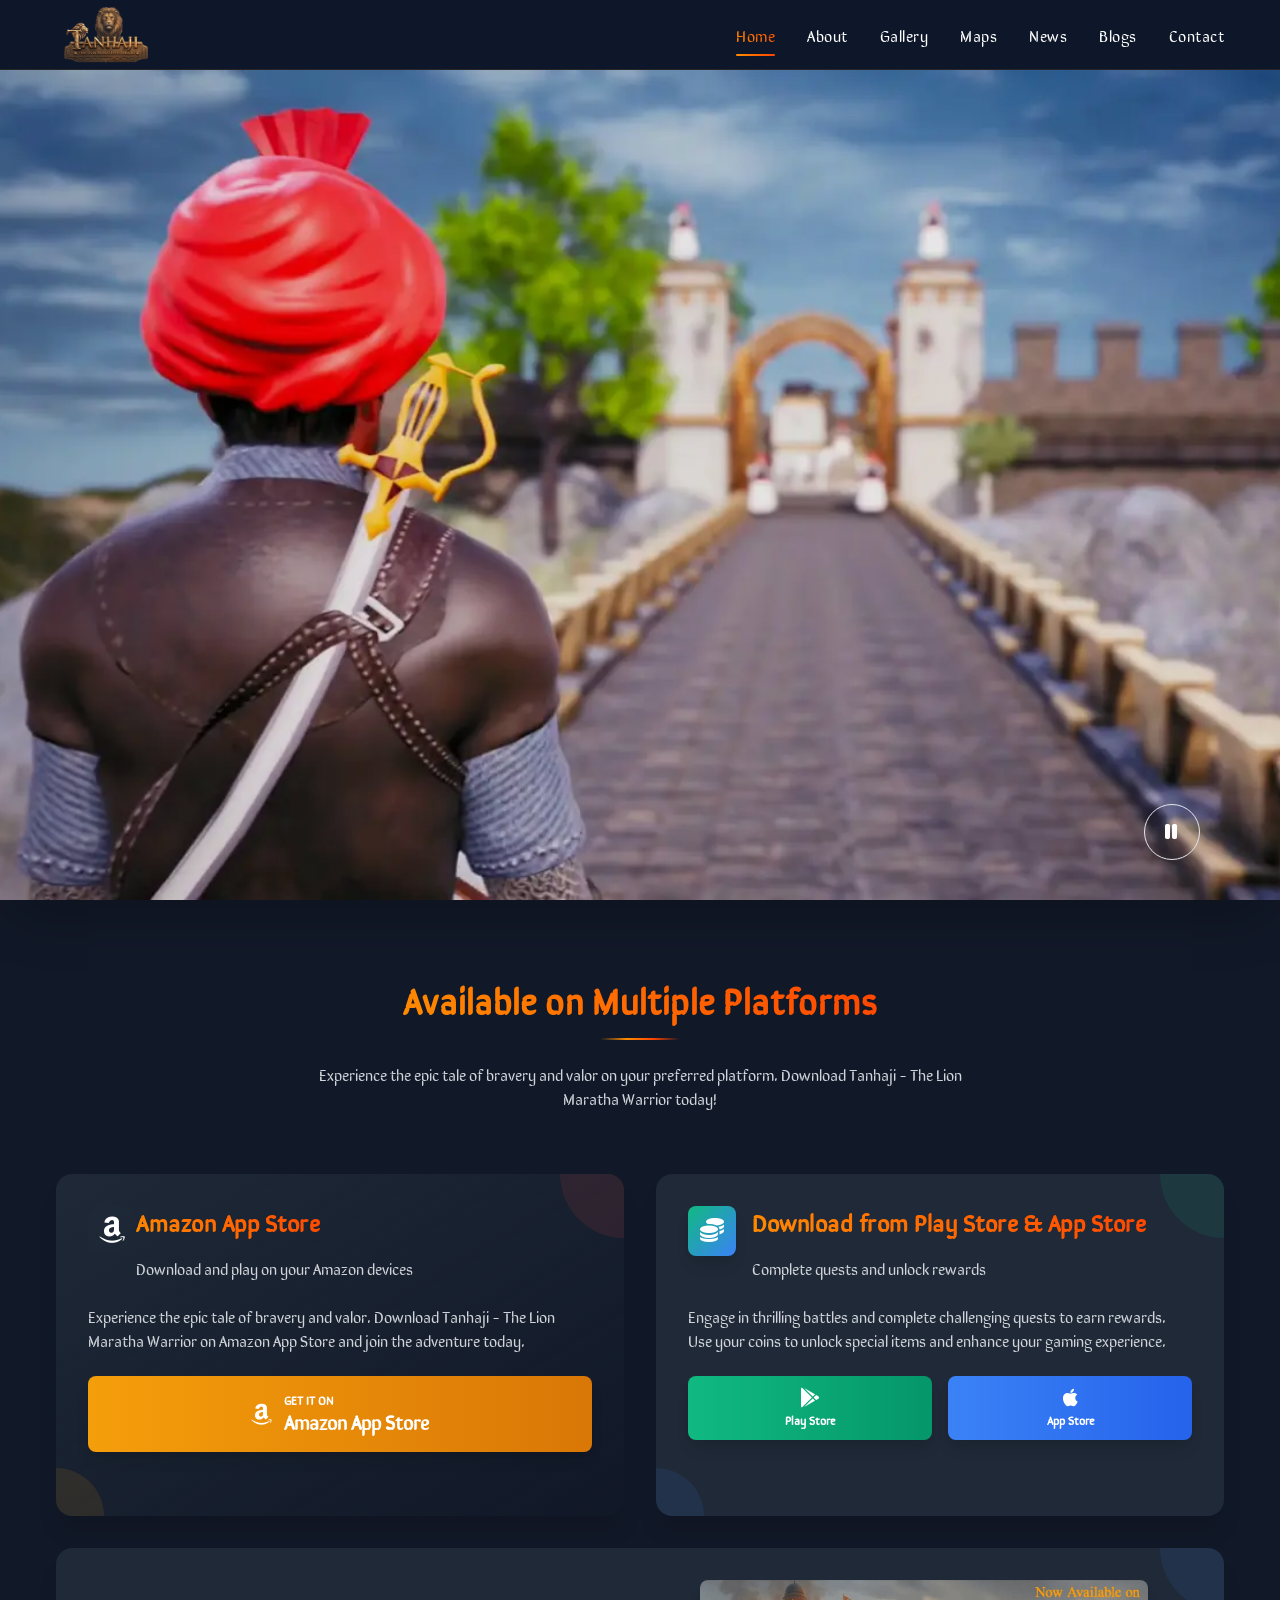
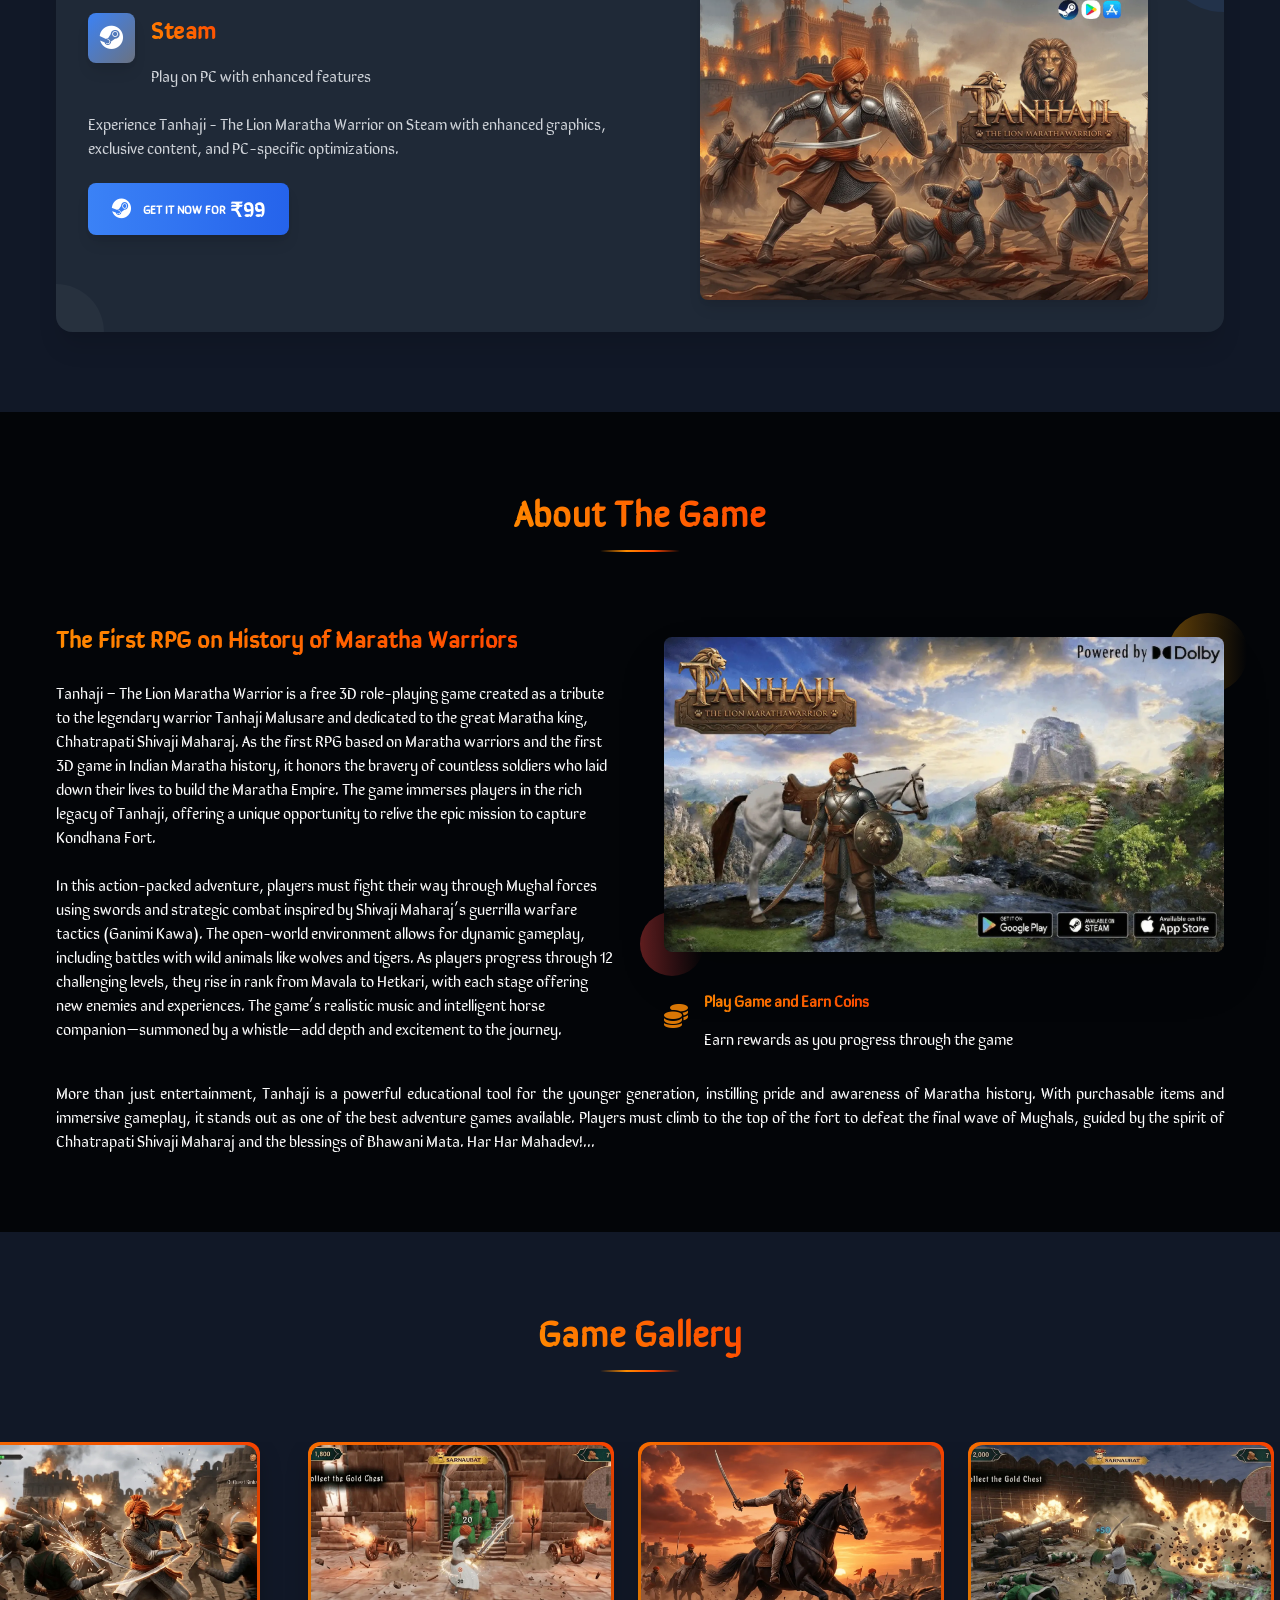
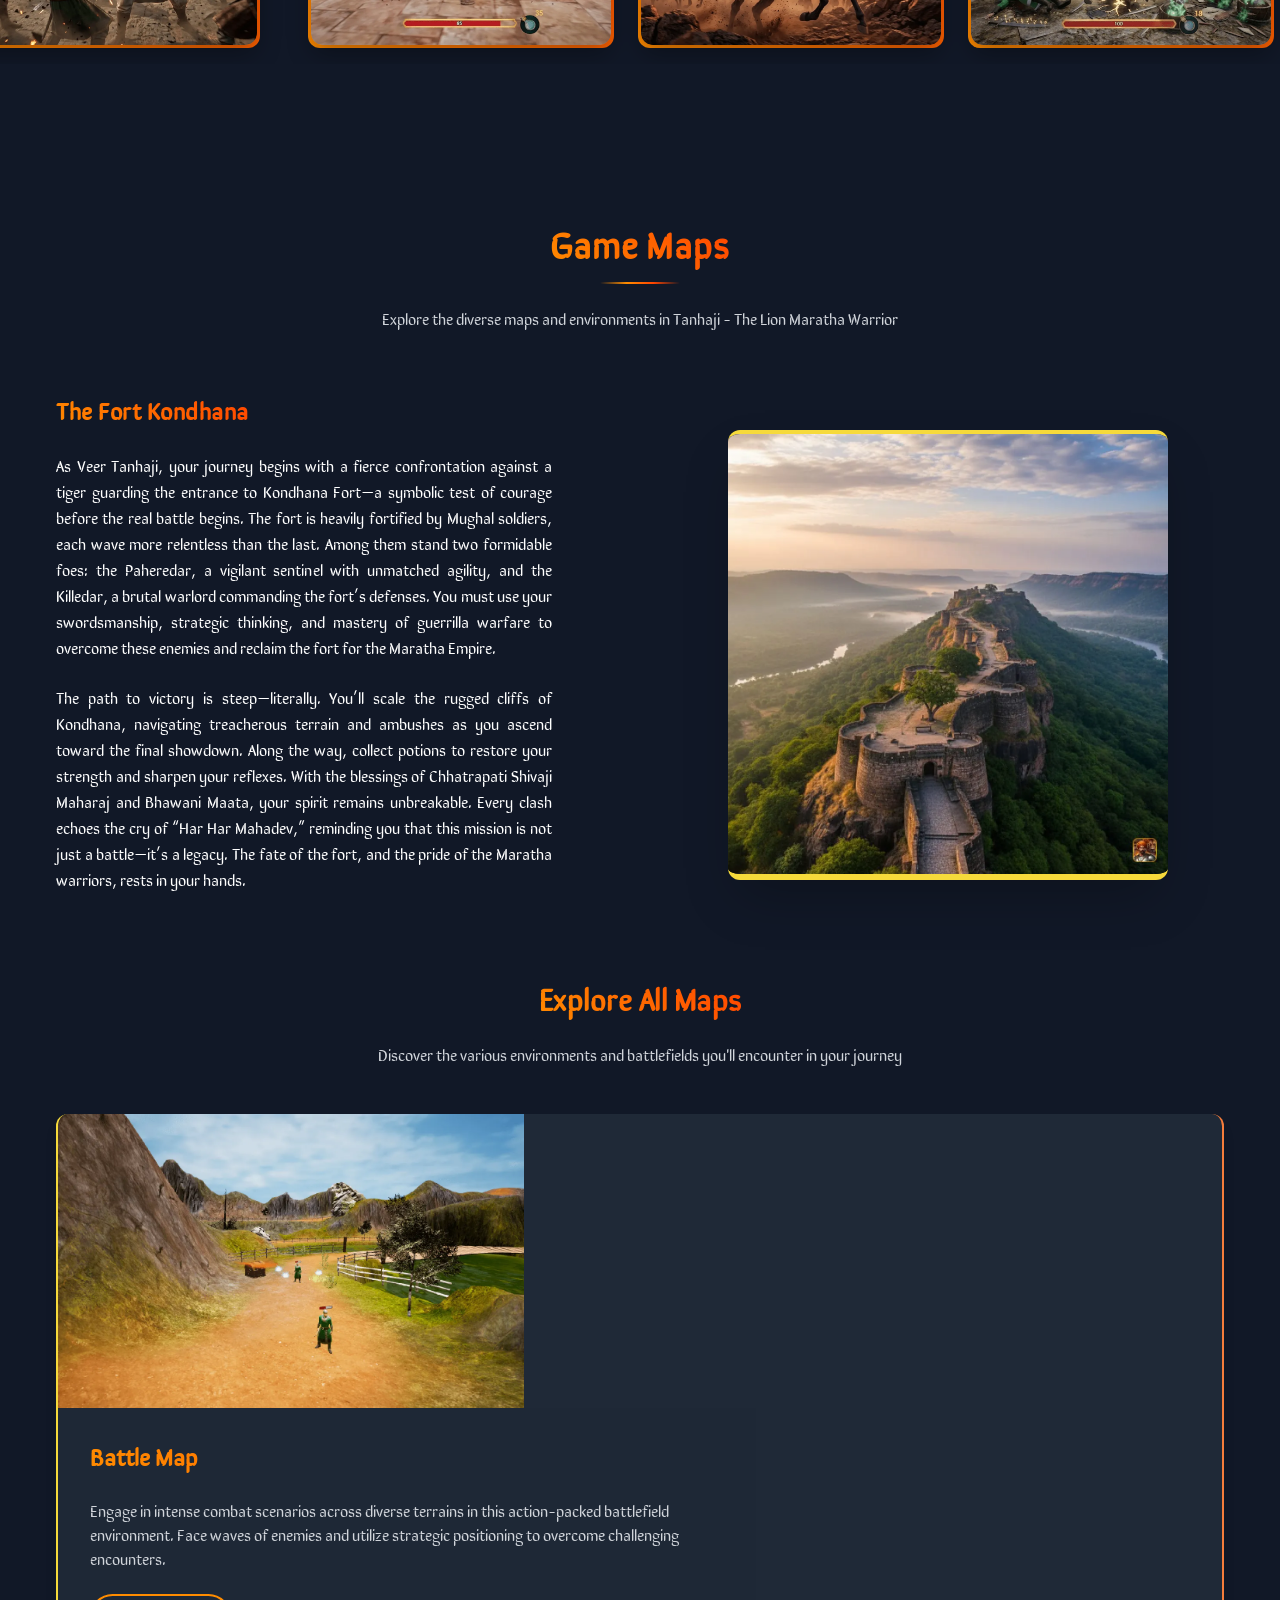
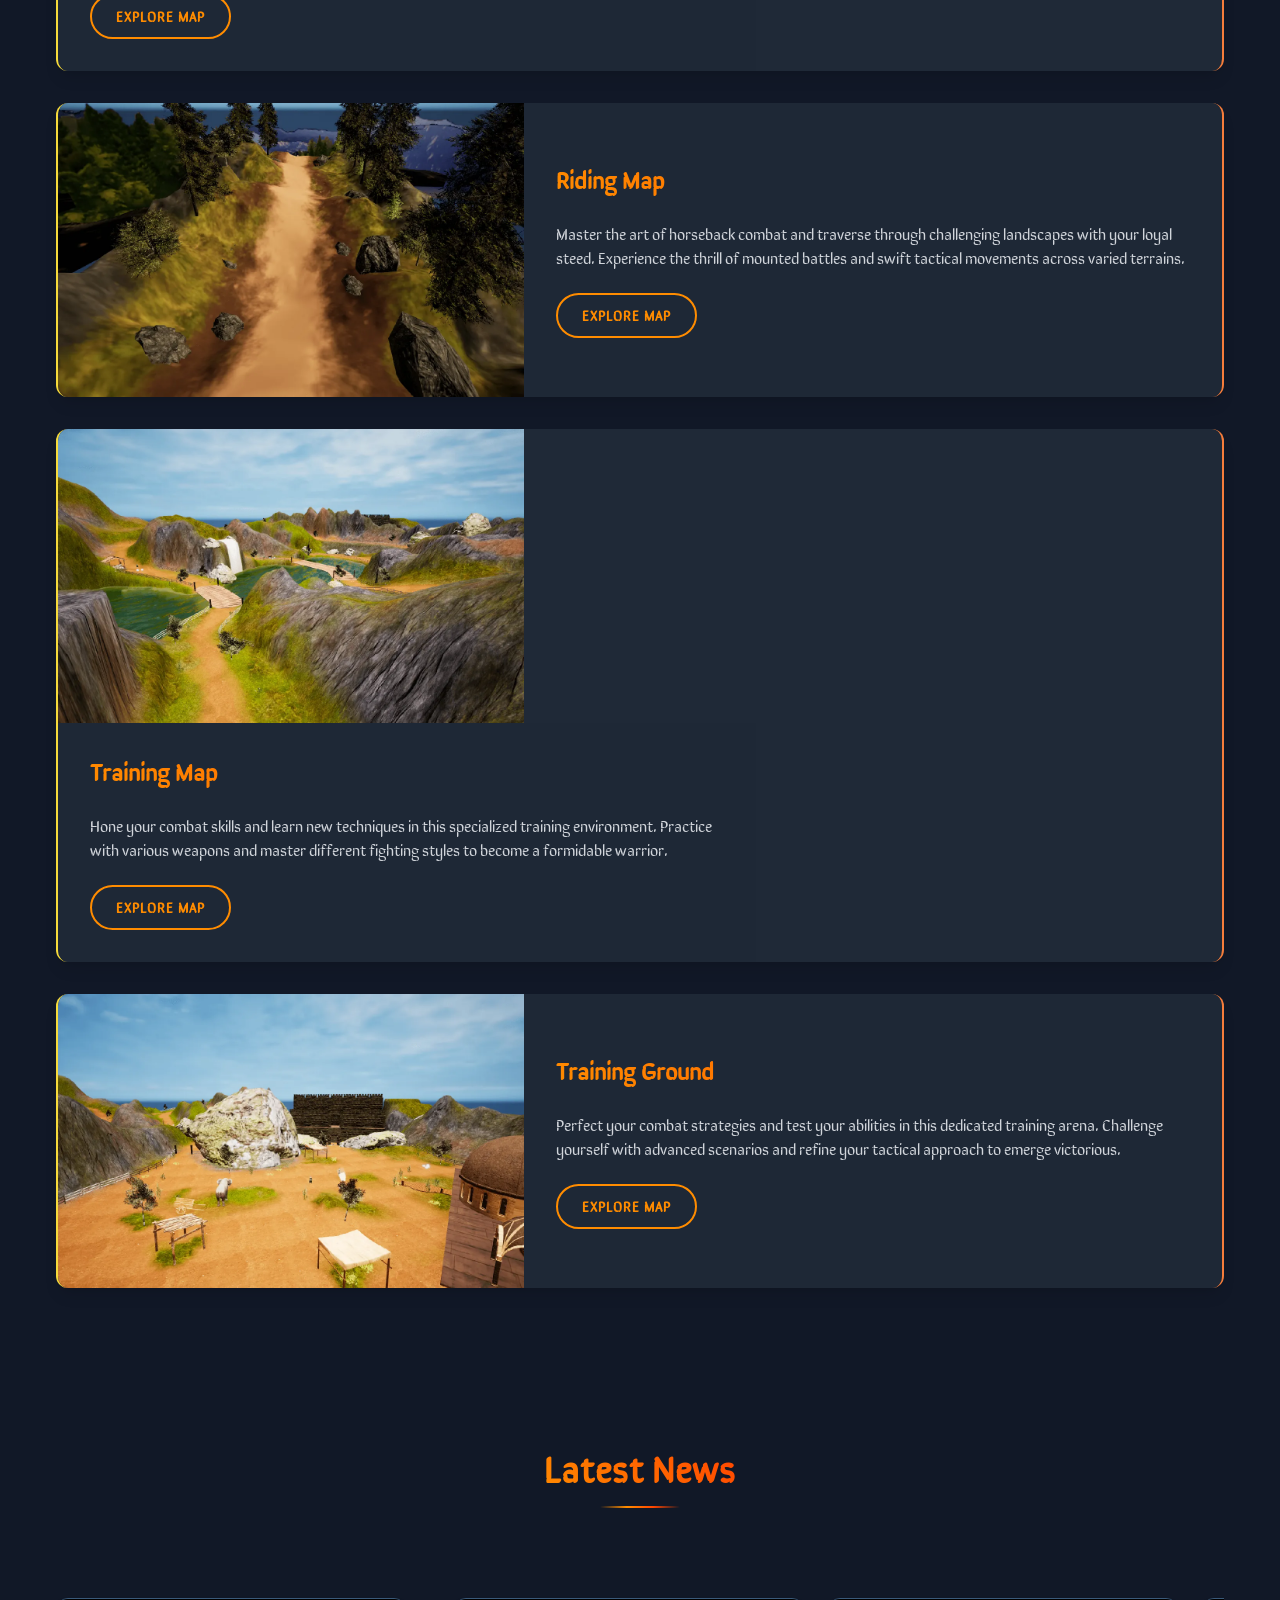
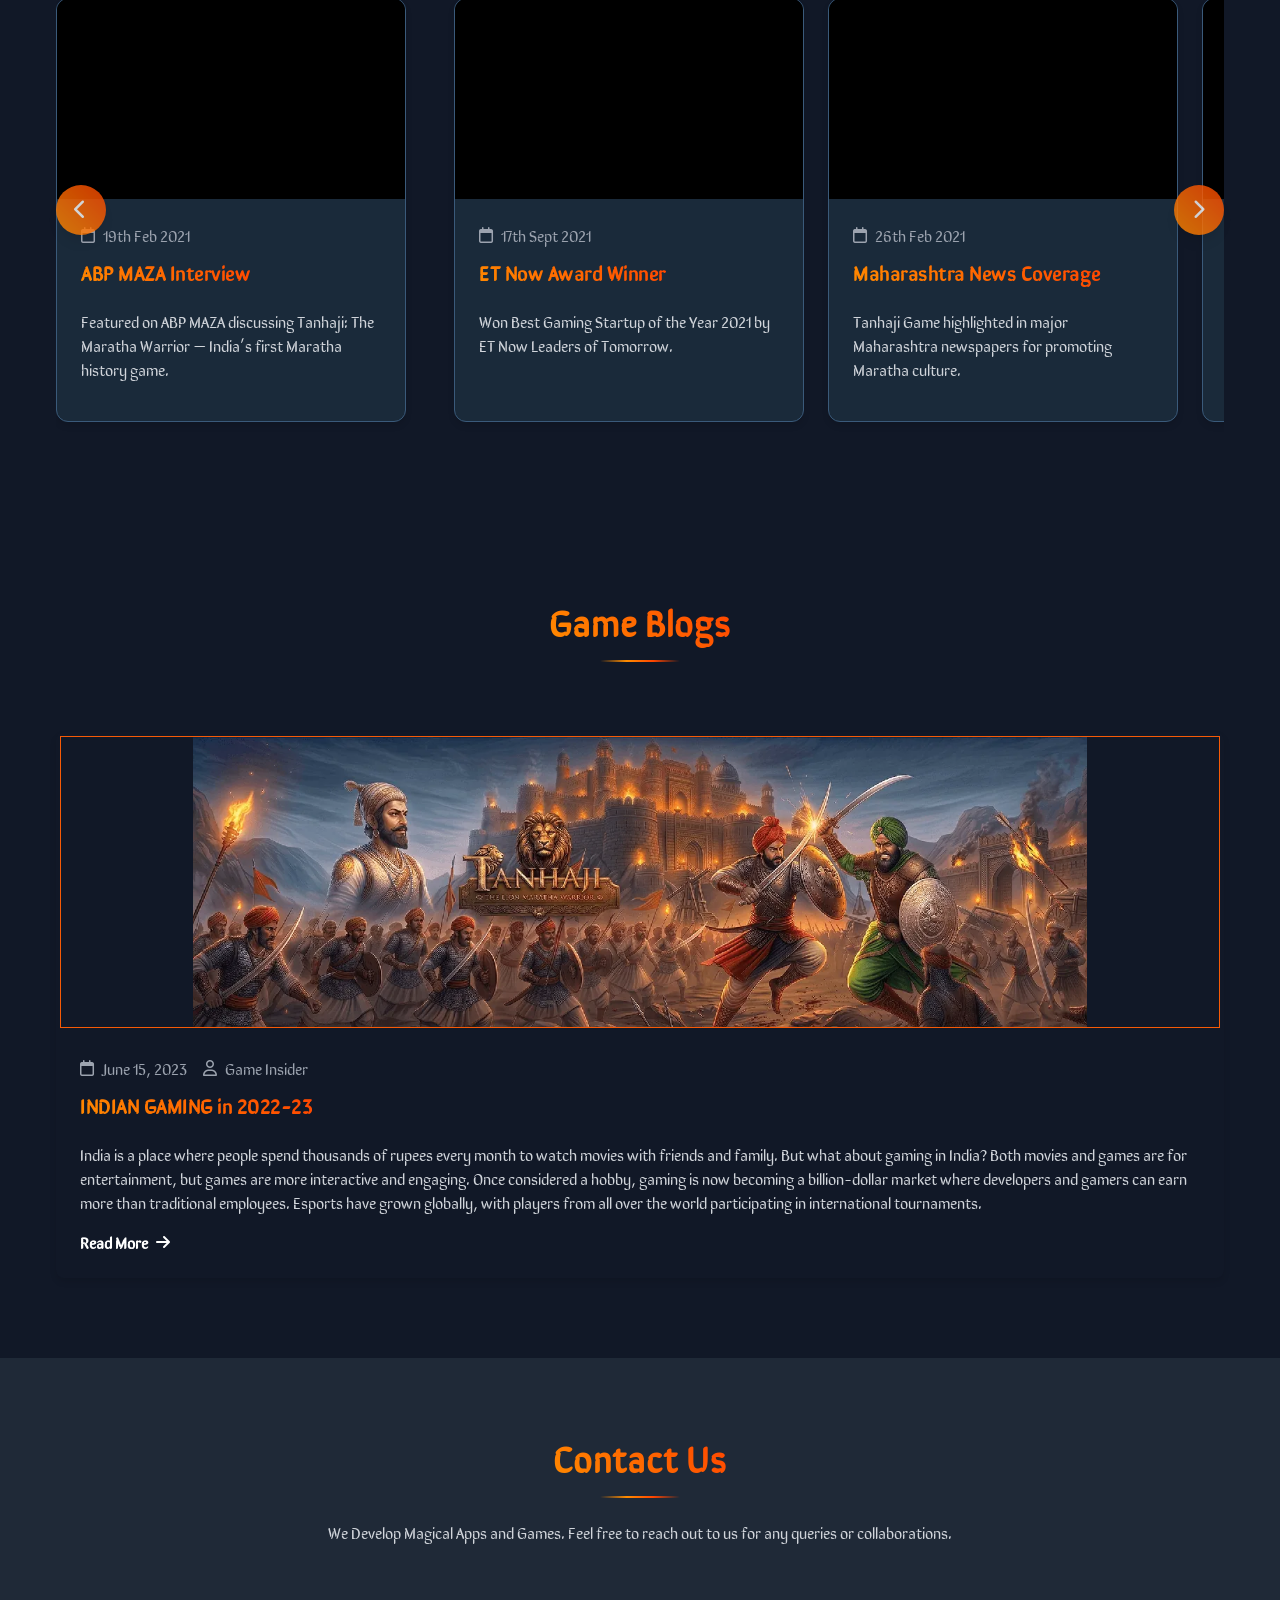
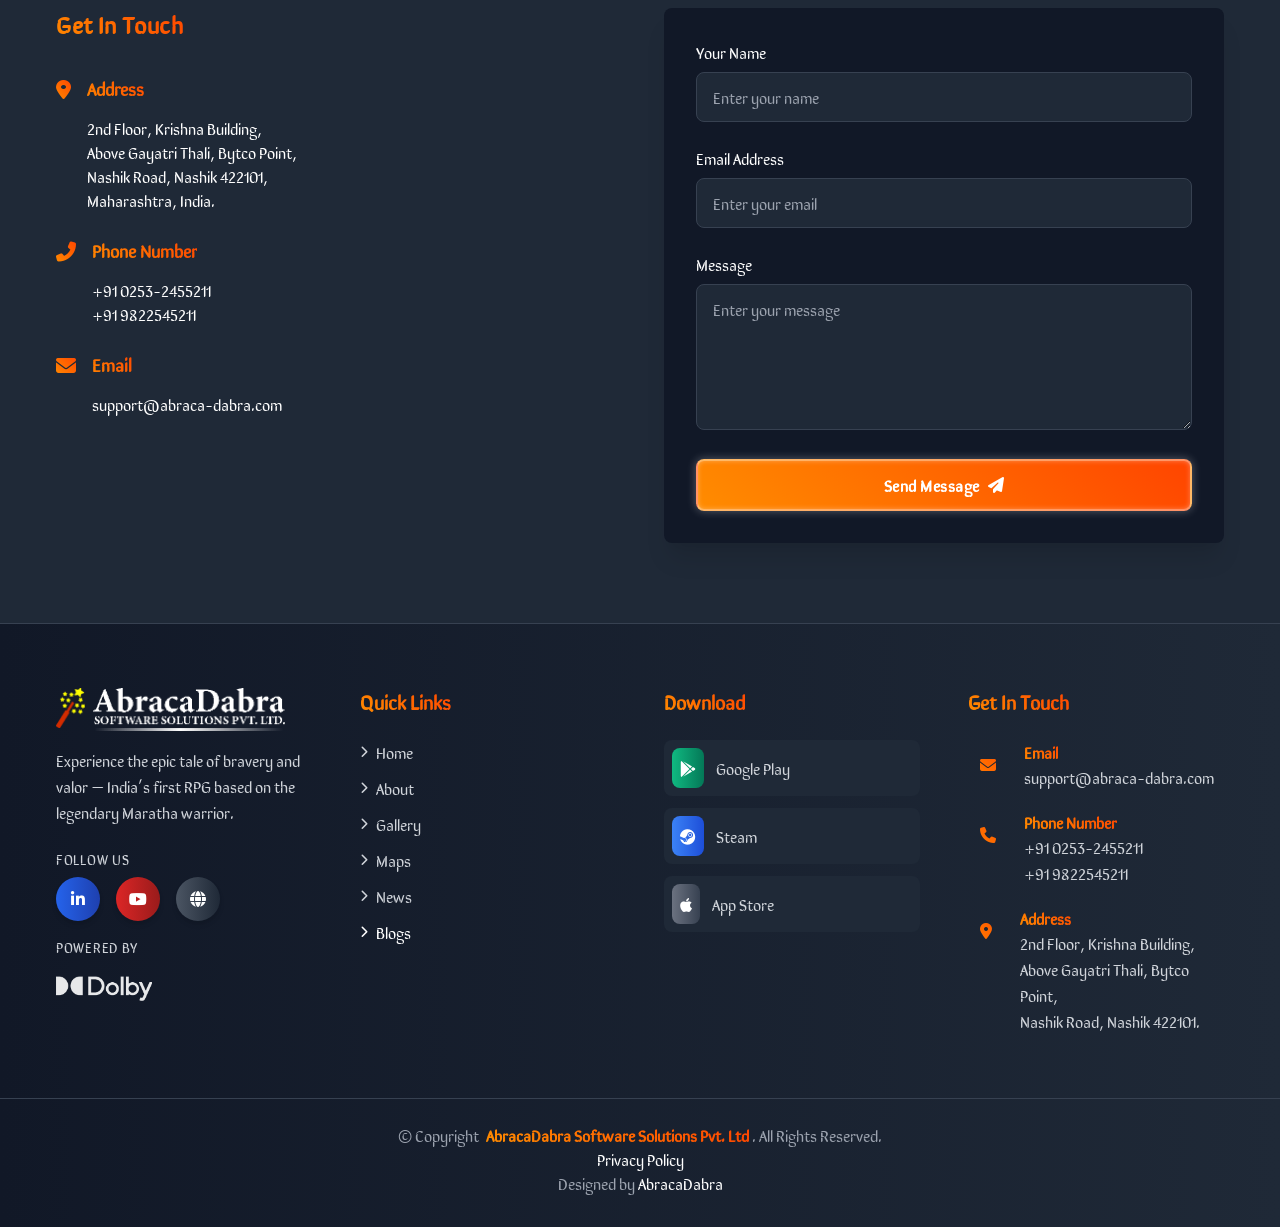
==== commit 9cdd0a03: "feat: add Google Analytics (gtag.js) tracking tag to all pages" ====
--- a/index.html
+++ b/index.html
@@ -2,11 +2,21 @@
 <html lang="en">
 
 <head>
+    <!-- Google tag (gtag.js) -->
+    <script async src="https://www.googletagmanager.com/gtag/js?id=G-J8CN2JPP85"></script>
+    <script>
+        window.dataLayer = window.dataLayer || [];
+        function gtag() { dataLayer.push(arguments); }
+        gtag('js', new Date());
+
+        gtag('config', 'G-J8CN2JPP85');
+    </script>
     <meta charset="UTF-8">
     <meta name="viewport" content="width=device-width, initial-scale=1.0">
     <title>Tanhaji: The Lion Maratha Warrior | Official Game Website</title>
-    <meta name="description" content="Play Tanhaji: The Lion Maratha Warrior, an action RPG on the history of Maratha warriors and the Kondhana fort battle. Get it on Android, iOS and Steam.">
-    <link rel="canonical" href="https://YOUR-DOMAIN/">
+    <meta name="description"
+        content="Play Tanhaji: The Lion Maratha Warrior, an action RPG on the history of Maratha warriors and the Kondhana fort battle. Get it on Android, iOS and Steam.">
+    <link rel="canonical" href="https://tanhaji.abraca-dabra.com/">
     <meta name="robots" content="index, follow, max-image-preview:large">
     <meta name="theme-color" content="#111827">
 
@@ -14,15 +24,17 @@
     <meta property="og:type" content="website">
     <meta property="og:site_name" content="Tanhaji: The Lion Maratha Warrior">
     <meta property="og:title" content="Tanhaji: The Lion Maratha Warrior | Official Game Website">
-    <meta property="og:description" content="Play Tanhaji: The Lion Maratha Warrior, an action RPG on the history of Maratha warriors and the Kondhana fort battle. Get it on Android, iOS and Steam.">
-    <meta property="og:url" content="https://YOUR-DOMAIN/">
-    <meta property="og:image" content="https://YOUR-DOMAIN/assets/images/og-tanhaji-1200x630.jpg">
+    <meta property="og:description"
+        content="Play Tanhaji: The Lion Maratha Warrior, an action RPG on the history of Maratha warriors and the Kondhana fort battle. Get it on Android, iOS and Steam.">
+    <meta property="og:url" content="https://tanhaji.abraca-dabra.com/">
+    <meta property="og:image" content="https://tanhaji.abraca-dabra.com/assets/images/og-tanhaji-1200x630.jpg">
     <meta property="og:image:width" content="1200">
     <meta property="og:image:height" content="630">
     <meta name="twitter:card" content="summary_large_image">
     <meta name="twitter:title" content="Tanhaji: The Lion Maratha Warrior | Official Game Website">
-    <meta name="twitter:description" content="Play Tanhaji: The Lion Maratha Warrior, an action RPG on the history of Maratha warriors and the Kondhana fort battle. Get it on Android, iOS and Steam.">
-    <meta name="twitter:image" content="https://YOUR-DOMAIN/assets/images/og-tanhaji-1200x630.jpg">
+    <meta name="twitter:description"
+        content="Play Tanhaji: The Lion Maratha Warrior, an action RPG on the history of Maratha warriors and the Kondhana fort battle. Get it on Android, iOS and Steam.">
+    <meta name="twitter:image" content="https://tanhaji.abraca-dabra.com/assets/images/og-tanhaji-1200x630.jpg">
 
     <!-- Fonts (preconnect speeds up the Google Fonts request) -->
     <link rel="preconnect" href="https://fonts.googleapis.com">
@@ -41,7 +53,8 @@
 
     <!-- Favicon -->
     <link rel="icon" type="image/png" href="assets/images/tanhaji-favicon.png">
-    <script type="application/ld+json">{"@context": "https://schema.org", "@graph": [{"@type": "Organization", "@id": "https://YOUR-DOMAIN/#organization", "name": "AbracaDabra Software Solutions Pvt. Ltd.", "url": "https://abraca-dabra.com/", "email": "support@abraca-dabra.com", "telephone": "+91 9822545211", "address": {"@type": "PostalAddress", "streetAddress": "2nd Floor, Krishna Building, Above Gayatri Thali, Bytco Point, Nashik Road", "addressLocality": "Nashik", "postalCode": "422101", "addressRegion": "Maharashtra", "addressCountry": "IN"}, "sameAs": ["https://www.youtube.com/@AbracaDabraSoftwareSolutions", "https://www.linkedin.com/company/abracadabra-software-solutions/"]}, {"@type": "VideoGame", "@id": "https://YOUR-DOMAIN/#game", "name": "Tanhaji: The Lion Maratha Warrior", "description": "Action RPG based on the life of Tanhaji Malusare and the recapture of Kondhana Fort under Chhatrapati Shivaji Maharaj.", "url": "https://YOUR-DOMAIN/", "image": "https://YOUR-DOMAIN/assets/images/og-tanhaji-1200x630.jpg", "applicationCategory": "Game", "genre": ["Action", "Role-playing"], "gamePlatform": ["Android", "iOS", "PC (Steam)"], "publisher": {"@id": "https://YOUR-DOMAIN/#organization"}, "sameAs": ["https://play.google.com/store/apps/details?id=com.AbracaDabra.Tanhaji", "https://apps.apple.com/us/app/tanhaji-the-maratha-warrior/id6443512549", "https://store.steampowered.com/app/1732270/Tanhaji__The_Lion_Maratha_Warrior_of_Ch_Shivaji/"]}]}</script>
+    <script
+        type="application/ld+json">{"@context": "https://schema.org", "@graph": [{"@type": "Organization", "@id": "https://YOUR-DOMAIN/#organization", "name": "AbracaDabra Software Solutions Pvt. Ltd.", "url": "https://abraca-dabra.com/", "email": "support@abraca-dabra.com", "telephone": "+91 9822545211", "address": {"@type": "PostalAddress", "streetAddress": "2nd Floor, Krishna Building, Above Gayatri Thali, Bytco Point, Nashik Road", "addressLocality": "Nashik", "postalCode": "422101", "addressRegion": "Maharashtra", "addressCountry": "IN"}, "sameAs": ["https://www.youtube.com/@AbracaDabraSoftwareSolutions", "https://www.linkedin.com/company/abracadabra-software-solutions/"]}, {"@type": "VideoGame", "@id": "https://YOUR-DOMAIN/#game", "name": "Tanhaji: The Lion Maratha Warrior", "description": "Action RPG based on the life of Tanhaji Malusare and the recapture of Kondhana Fort under Chhatrapati Shivaji Maharaj.", "url": "https://YOUR-DOMAIN/", "image": "https://YOUR-DOMAIN/assets/images/og-tanhaji-1200x630.jpg", "applicationCategory": "Game", "genre": ["Action", "Role-playing"], "gamePlatform": ["Android", "iOS", "PC (Steam)"], "publisher": {"@id": "https://YOUR-DOMAIN/#organization"}, "sameAs": ["https://play.google.com/store/apps/details?id=com.AbracaDabra.Tanhaji", "https://apps.apple.com/us/app/tanhaji-the-maratha-warrior/id6443512549", "https://store.steampowered.com/app/1732270/Tanhaji__The_Lion_Maratha_Warrior_of_Ch_Shivaji/"]}]}</script>
 </head>
 
 <body>
@@ -50,7 +63,8 @@
         <div class="container mx-auto px-4 py-4 flex justify-between items-center max-w-[1300px]">
             <div class="logo flex gap-2 items-center">
                 <!-- <img src="assets/images/tanhaji-favicon.png" alt="Tanhaji Logo" class="h-10 w-auto" width="96" height="96" loading="lazy" decoding="async"> -->
-                <img src="assets/images/tanhaji-logo.webp" alt="Tanhaji Logo" class="h-14 w-auto" width="480" height="270">
+                <img src="assets/images/tanhaji-logo.webp" alt="Tanhaji Logo" class="h-14 w-auto" width="480"
+                    height="270">
             </div>
             <nav class="hidden md:flex space-x-8">
                 <a href="#home"
@@ -63,7 +77,8 @@
                 <a href="#contact" class="nav-link text-white hover:text-orange-500 transition duration-300">Contact</a>
             </nav>
             <div class="md:hidden">
-                <button id="menu-toggle" class="text-white" aria-label="Toggle navigation menu" aria-controls="mobile-menu" aria-expanded="false">
+                <button id="menu-toggle" class="text-white" aria-label="Toggle navigation menu"
+                    aria-controls="mobile-menu" aria-expanded="false">
                     <i class="fas fa-bars text-2xl"></i>
                 </button>
             </div>
@@ -90,13 +105,14 @@
             <div class="w-full h-full relative">
                 <div class="absolute inset-0 bg-gradient-to-r from-black to-transparent opacity-10 pointer-events-none"
                     style="z-index: 1;"></div>
-                <video id="hero-video" autoplay muted loop playsinline preload="none" poster="assets/images/hero-poster.webp"
-                    width="1280" height="720" aria-label="Tanhaji gameplay trailer"
-                    data-src-desktop="assets/hero-720.mp4" data-src-mobile="assets/hero-mobile.mp4"
+                <video id="hero-video" autoplay muted loop playsinline preload="none"
+                    poster="assets/images/hero-poster.webp" width="1280" height="720"
+                    aria-label="Tanhaji gameplay trailer" data-src-desktop="assets/hero-720.mp4"
+                    data-src-mobile="assets/hero-mobile.mp4"
                     class="relative md:absolute md:top-0 md:left-0 w-full h-auto md:h-full object-contain md:object-cover"
                     style="z-index: 0;"></video>
 
-                
+
 
                 <div
                     class="container absolute inset-0 mx-auto px-4 z-10 max-w-[1200px] flex justify-center items-center pointer-events-none">
@@ -273,469 +289,13 @@
                         <div class="lg:w-1/2 flex justify-center relative z-10">
                             <a href="Steam_LandingPage/index.html" target="_blank" rel="noopener noreferrer">
                                 <img src="assets/images/steam-banner.webp" alt="Tanhaji on Steam"
-                                    class="rounded-lg h-auto max-h-80 w-auto object-contain shadow-lg hover:scale-105 transition duration-300 cursor-pointer" width="1400" height="1000" loading="lazy" decoding="async"></a>
+                                    class="rounded-lg h-auto max-h-80 w-auto object-contain shadow-lg hover:scale-105 transition duration-300 cursor-pointer"
+                                    width="1400" height="1000" loading="lazy" decoding="async"></a>
                         </div>
                     </div>
                 </div>
             </div>
         </section>
-
-        <!-- ######################################################## -->
-        <!-- Diwali Offer & Shiv Jayanti Competition & Ganesha Competition Sections  -->
-
-        <!-- <section class="py-20 bg-gradient-to-r from-orange-900 to-red-900 overflow-hidden relative">
-            <div class="absolute inset-0 opacity-20">
-                <div class="absolute top-10 left-10 w-4 h-4 bg-yellow-400 rounded-full animate-ping-slow"></div>
-                <div class="absolute top-20 right-20 w-6 h-6 bg-orange-500 rounded-full animate-pulse-slow"
-                    style="animation-delay: 1s;"></div>
-                <div class="absolute bottom-32 left-1/4 w-5 h-5 bg-red-500 rounded-full animate-bounce-slow"
-                    style="animation-delay: 2s;"></div>
-                <div class="absolute top-1/3 right-1/3 w-3 h-3 bg-yellow-300 rounded-full animate-ping-slow"
-                    style="animation-delay: 0.5s;"></div>
-                <div class="absolute bottom-20 right-10 w-6 h-6 bg-orange-400 rounded-full animate-pulse-slow"
-                    style="animation-delay: 1.5s;"></div>
-            </div>
-
-            <div class="container mx-auto px-4 max-w-[1200px] relative z-10">
-                <div class="text-center mb-16 animate-up">
-                    <div class="flex justify-center mb-6">
-                        <div class="relative flex items-center justify-center gap-3">
-                            <div
-                                class="absolute -inset-4 bg-gradient-to-r from-yellow-500 to-orange-500 rounded-full blur-lg opacity-70 animate-pulse">
-                            </div>
-
-                          
-                            <img src="/Diwali_Offer/images/diya.png" alt="Diya"
-                                class="w-10 h-10 md:w-14 md:h-14 relative z-10 animate-bounce" loading="lazy" decoding="async" />
-
-                            <h2
-                                class="text-4xl md:text-5xl font-bold relative z-10 bg-gradient-to-r from-yellow-400 via-orange-500 to-red-500 bg-clip-text text-transparent">
-                                Diwali Dhamaka Offer!
-                            </h2>
-
-                            <img src="/Diwali_Offer/images/diya.png" alt="Diya"
-                                class="w-10 h-10 md:w-14 md:h-14 relative z-10 animate-bounce" loading="lazy" decoding="async" />
-                        </div>
-
-                    </div>
-                    <p class="text-gray-200 text-xl mt-4 max-w-2xl mx-auto">
-                        Celebrate the Festival of Lights with exclusive discounts and exciting rewards!
-                    </p>
-                </div>
-
-                <div class="grid grid-cols-1 lg:grid-cols-2 gap-12 items-center">
-                    <div class="text-white animate-left">
-                        <h3
-                            class="text-3xl font-bold mb-6 bg-gradient-to-r from-yellow-400 to-orange-500 bg-clip-text text-transparent">
-                            Light Up Your Diwali with Tanhaji!
-                        </h3>
-                        <p class="mb-6 text-lg">
-                            This Diwali, get special discounts on all platforms and unlock exclusive in-game rewards.
-                        </p>
-                        <ul class="mb-8 space-y-4">
-                            <li class="flex items-start">
-                                <div class="mr-3 mt-1 text-yellow-400">
-                                    <i class="fas fa-gift"></i>
-                                </div>
-                                <span class="text-lg">50% OFF on Steam Edition - Only ₹49 instead of ₹99!</span>
-                            </li>
-                            <li class="flex items-start">
-                                <div class="mr-3 mt-1 text-yellow-400">
-                                    <i class="fas fa-gift"></i>
-                                </div>
-                                <span class="text-lg">Free Diwali-themed character skins for all players!</span>
-                            </li>
-                            <li class="flex items-start">
-                                <div class="mr-3 mt-1 text-yellow-400">
-                                    <i class="fas fa-gift"></i>
-                                </div>
-                                <span class="text-lg">Double coins reward for all in-game activities during
-                                    Diwali!</span>
-                            </li>
-                            <li class="flex items-start">
-                                <div class="mr-3 mt-1 text-yellow-400">
-                                    <i class="fas fa-gift"></i>
-                                </div>
-                                <span class="text-lg">Special Diwali login rewards for 5 consecutive days!</span>
-                            </li>
-                        </ul>
-                        <div class="flex flex-wrap gap-4">
-                            <a href="https://store.steampowered.com/app/1732270/Tanhaji__The_Lion_Maratha_Warrior_of_Ch_Shivaji/"
-                                target="_blank" rel="noopener noreferrer"
-                                class="platform-button bg-gradient-to-r from-yellow-500 to-orange-600 hover:from-yellow-600 hover:to-orange-700 text-white font-bold py-3 px-8 rounded-full transition duration-300 transform hover:scale-105 shadow-lg hover:shadow-xl flex items-center">
-                                <i class="fab fa-steam mr-3"></i> Get 50% OFF Now
-                            </a>
-                            <a href="Diwali_Offer/index.html"
-                                class="platform-button bg-gradient-to-r from-red-600 to-red-800 hover:from-red-700 hover:to-red-900 text-white font-bold py-3 px-8 rounded-full transition duration-300 transform hover:scale-105 shadow-lg hover:shadow-xl flex items-center">
-                                <i class="fas fa-info-circle mr-3"></i> Learn More
-                            </a>
-                        </div>
-                    </div>
-
-                    <div class="animate-right flex flex-col items-center justify-center">
-                        <div class="relative">
-                            <div
-                                class="absolute -top-8 -left-8 w-24 h-24 bg-gradient-to-r from-yellow-500 to-orange-500 rounded-full opacity-30 animate-ping-slow">
-                            </div>
-                            <div class="absolute -top-8 -right-8 w-20 h-20 bg-gradient-to-r from-orange-500 to-red-500 rounded-full opacity-30 animate-pulse-slow"
-                                style="animation-delay: 1s;"></div>
-                            <div class="absolute -bottom-8 -left-8 w-16 h-16 bg-gradient-to-r from-red-500 to-yellow-500 rounded-full opacity-30 animate-ping-slow"
-                                style="animation-delay: 0.5s;"></div>
-                            <div class="absolute -bottom-8 -right-8 w-32 h-32 bg-gradient-to-r from-yellow-500 to-red-500 rounded-full opacity-30 animate-bounce-slow"
-                                style="animation-delay: 2s;"></div>
-
-                            <div
-                                class="relative z-10 bg-gradient-to-br from-orange-800 to-red-900 rounded-2xl p-8 shadow-2xl border-2 border-yellow-500 transform rotate-3 hover:rotate-0 transition duration-500">
-                                <div class="text-center mb-6">
-                                    <div class="text-6xl mb-4">🪔</div>
-                                    <h4 class="text-2xl font-bold text-yellow-400 mb-2">Diwali Special Rewards</h4>
-                                    <p class="text-gray-200">Limited time offer!</p>
-                                </div>
-                                <div class="space-y-4">
-                                    <div class="flex items-center bg-black bg-opacity-30 p-3 rounded-lg">
-                                        <div class="mr-3 text-yellow-400">
-                                            <i class="fas fa-crown"></i>
-                                        </div>
-                                        <div>
-                                            <div class="font-bold">Royal Diwali Skin</div>
-                                            <div class="text-sm text-gray-300">For Tanhaji character</div>
-                                        </div>
-                                    </div>
-                                    <div class="flex items-center bg-black bg-opacity-30 p-3 rounded-lg">
-                                        <div class="mr-3 text-yellow-400">
-                                            <i class="fas fa-coins"></i>
-                                        </div>
-                                        <div>
-                                            <div class="font-bold">2x Coin Multiplier</div>
-                                            <div class="text-sm text-gray-300">For 7 days</div>
-                                        </div>
-                                    </div>
-                                    <div class="flex items-center bg-black bg-opacity-30 p-3 rounded-lg">
-                                        <div class="mr-3 text-yellow-400">
-                                            <i class="fas fa-fire"></i>
-                                        </div>
-                                        <div>
-                                            <div class="font-bold">Diwali Fireworks</div>
-                                            <div class="text-sm text-gray-300">Special effects</div>
-                                        </div>
-                                    </div>
-                                </div>
-                                <div class="mt-6 text-center text-yellow-400 font-bold">
-                                    Offer Valid: 1-5 November 2025
-                                </div>
-                            </div>
-                        </div>
-                    </div>
-                </div>
-            </div>
-        </section>
-
-        <section class="py-20 bg-gradient-to-r from-gray-900 to-black overflow-hidden relative shine-effect">
-            <div class="absolute inset-0 opacity-30">
-                <div class="absolute top-10 left-10 w-4 h-4 bg-blue-400 rounded-full animate-ping-slow"></div>
-                <div class="absolute top-20 right-20 w-6 h-6 bg-purple-500 rounded-full animate-pulse-slow"
-                    style="animation-delay: 1s;"></div>
-                <div class="absolute bottom-32 left-1/4 w-5 h-5 bg-indigo-500 rounded-full animate-bounce-slow"
-                    style="animation-delay: 2s;"></div>
-                <div class="absolute top-1/3 right-1/3 w-3 h-3 bg-blue-300 rounded-full animate-ping-slow"
-                    style="animation-delay: 0.5s;"></div>
-                <div class="absolute bottom-20 right-10 w-6 h-6 bg-purple-400 rounded-full animate-pulse-slow"
-                    style="animation-delay: 1.5s;"></div>
-                <div class="absolute top-1/4 left-1/3 w-1 h-1 bg-white rounded-full opacity-70 animate-ping-slow"
-                    style="animation-delay: 0.2s;"></div>
-                <div class="absolute top-2/3 right-1/4 w-1 h-1 bg-white rounded-full opacity-80 animate-pulse-slow"
-                    style="animation-delay: 1.8s;"></div>
-                <div class="absolute bottom-1/3 left-1/5 w-1 h-1 bg-white rounded-full opacity-60 animate-bounce-slow"
-                    style="animation-delay: 2.5s;"></div>
-            </div>
-
-            <div class="container mx-auto px-4 max-w-[1200px] relative z-10">
-                <div class="text-center mb-16 animate-up">
-                    <div class="flex justify-center mb-1">
-                        <div class="relative flex items-center justify-center gap-3">
-                            <div
-                                class="absolute -inset-4 bg-gradient-to-r from-blue-500 to-purple-500 rounded-full blur-lg opacity-80 animate-pulse">
-                            </div>
-
-                            <img src="/ShivJayanti_Competition/images/orange_flag.png" alt="Flag"
-                                class="w-10 h-10 md:w-14 md:h-14 relative z-10 animate-bounce" loading="lazy" decoding="async" />
-
-                            <h2
-                                class="text-4xl md:text-5xl font-bold relative z-10 bg-gradient-to-r from-blue-400 via-purple-500 to-indigo-500 bg-clip-text text-transparent shine-text">
-                                Shiv Jayanti Competition
-                            </h2>
-
-                            <img src="/ShivJayanti_Competition/images/orange_flag.png" alt="Flag"
-                                class="w-10 h-10 md:w-14 md:h-14 relative z-10 animate-bounce" loading="lazy" decoding="async" />
-                        </div>
-                    </div>
-                    <p class="text-gray-200 text-xl mt-4 max-w-2xl mx-auto">
-                        Celebrate the birth anniversary of the legendary warrior with our exciting competition!
-                    </p>
-                </div>
-
-                <div class="grid grid-cols-1 lg:grid-cols-2 gap-12 items-center">
-                    <div class="text-white animate-left">
-                        <h3
-                            class="text-3xl font-bold mb-6 bg-gradient-to-r from-blue-400 to-purple-500 bg-clip-text text-transparent shine-text">
-                            Show Your Skills & Win Big!
-                        </h3>
-                        <p class="mb-6 text-lg">
-                            Participate in our special Shiv Jayanti competition and showcase your Tanhaji gaming skills
-                            for a chance to win exciting prizes.
-                        </p>
-                        <ul class="mb-8 space-y-4">
-                            <li class="flex items-start">
-                                <div class="mr-3 mt-1 text-blue-400">
-                                    <i class="fas fa-trophy"></i>
-                                </div>
-                                <span class="text-lg">Grand Prize: ₹10,000 Cash + Exclusive Tanhaji Merchandise</span>
-                            </li>
-                            <li class="flex items-start">
-                                <div class="mr-3 mt-1 text-blue-400">
-                                    <i class="fas fa-medal"></i>
-                                </div>
-                                <span class="text-lg">Runner-up Prizes: ₹5,000 & ₹3,000 Cash Rewards</span>
-                            </li>
-                            <li class="flex items-start">
-                                <div class="mr-3 mt-1 text-blue-400">
-                                    <i class="fas fa-users"></i>
-                                </div>
-                                <span class="text-lg">Top 10 Participants: Special In-game Titles & Skins</span>
-                            </li>
-                            <li class="flex items-start">
-                                <div class="mr-3 mt-1 text-blue-400">
-                                    <i class="fas fa-calendar-alt"></i>
-                                </div>
-                                <span class="text-lg">Competition Dates: 10-20 March 2026</span>
-                            </li>
-                        </ul>
-                        <div class="flex flex-wrap gap-4">
-                            <a href="ShivJayanti_Competition/index.html"
-                                class="platform-button bg-gradient-to-r from-blue-500 to-indigo-600 hover:from-blue-600 hover:to-indigo-700 text-white font-bold py-3 px-8 rounded-full transition duration-300 transform hover:scale-105 shadow-lg hover:shadow-xl flex items-center">
-                                <i class="fas fa-info-circle mr-3"></i> Learn More
-                            </a>
-                            <a href="#"
-                                class="platform-button bg-gradient-to-r from-purple-600 to-purple-800 hover:from-purple-700 hover:to-purple-900 text-white font-bold py-3 px-8 rounded-full transition duration-300 transform hover:scale-105 shadow-lg hover:shadow-xl flex items-center">
-                                <i class="fas fa-user-plus mr-3"></i> Register Now
-                            </a>
-                        </div>
-                    </div>
-
-                    <div class="animate-right flex flex-col items-center justify-center">
-                        <div class="relative">
-                            <div
-                                class="absolute -top-8 -left-8 w-24 h-24 bg-gradient-to-r from-blue-500 to-indigo-500 rounded-full opacity-30 animate-ping-slow">
-                            </div>
-                            <div class="absolute -top-8 -right-8 w-20 h-20 bg-gradient-to-r from-indigo-500 to-purple-500 rounded-full opacity-30 animate-pulse-slow"
-                                style="animation-delay: 1s;"></div>
-                            <div class="absolute -bottom-8 -left-8 w-16 h-16 bg-gradient-to-r from-purple-500 to-blue-500 rounded-full opacity-30 animate-ping-slow"
-                                style="animation-delay: 0.5s;"></div>
-                            <div class="absolute -bottom-8 -right-8 w-32 h-32 bg-gradient-to-r from-blue-500 to-purple-500 rounded-full opacity-30 animate-bounce-slow"
-                                style="animation-delay: 2s;"></div>
-
-                            <div
-                                class="relative z-10 bg-gradient-to-br from-gray-800 to-black rounded-2xl p-8 shadow-2xl border-2 border-purple-500 transform rotate-3 hover:rotate-0 transition duration-500 shine-card">
-                                <div class="text-center mb-6">
-                                    <div class="text-6xl mb-4">🏆</div>
-                                    <h4 class="text-2xl font-bold text-purple-400 mb-2">Competition Highlights</h4>
-                                    <p class="text-gray-200">Show your Tanhaji skills!</p>
-                                </div>
-                                <div class="space-y-4">
-                                    <div
-                                        class="flex items-center bg-black bg-opacity-50 p-3 rounded-lg hover:bg-opacity-70 transition duration-300">
-                                        <div class="mr-3 text-purple-400">
-                                            <i class="fas fa-flag"></i>
-                                        </div>
-                                        <div>
-                                            <div class="font-bold">Fort Capture Challenge</div>
-                                            <div class="text-sm text-gray-300">Complete missions fastest</div>
-                                        </div>
-                                    </div>
-                                    <div
-                                        class="flex items-center bg-black bg-opacity-50 p-3 rounded-lg hover:bg-opacity-70 transition duration-300">
-                                        <div class="mr-3 text-purple-400">
-                                            <i class="fas fa-fist-raised"></i>
-                                        </div>
-                                        <div>
-                                            <div class="font-bold">Battle Royale Mode</div>
-                                            <div class="text-sm text-gray-300">Defeat opponents</div>
-                                        </div>
-                                    </div>
-                                    <div
-                                        class="flex items-center bg-black bg-opacity-50 p-3 rounded-lg hover:bg-opacity-70 transition duration-300">
-                                        <div class="mr-3 text-purple-400">
-                                            <i class="fas fa-crown"></i>
-                                        </div>
-                                        <div>
-                                            <div class="font-bold">Strategy Challenge</div>
-                                            <div class="text-sm text-gray-300">Complete with tactics</div>
-                                        </div>
-                                    </div>
-                                </div>
-                                <div class="mt-6 text-center text-blue-400 font-bold">
-                                    Registration Closes: 9 March 2026
-                                </div>
-                            </div>
-                        </div>
-                    </div>
-                </div>
-            </div>
-        </section>
-
-       <section class="py-20 bg-gradient-to-r from-orange-900 to-red-900 overflow-hidden relative">
-            <div class="absolute inset-0 opacity-20">
-                <div class="absolute top-10 left-10 w-4 h-4 bg-orange-400 rounded-full animate-ping-slow"></div>
-                <div class="absolute top-20 right-20 w-6 h-6 bg-red-500 rounded-full animate-pulse-slow"
-                    style="animation-delay: 1s;"></div>
-                <div class="absolute bottom-32 left-1/4 w-5 h-5 bg-orange-500 rounded-full animate-bounce-slow"
-                    style="animation-delay: 2s;"></div>
-                <div class="absolute top-1/3 right-1/3 w-3 h-3 bg-red-300 rounded-full animate-ping-slow"
-                    style="animation-delay: 0.5s;"></div>
-                <div class="absolute bottom-20 right-10 w-6 h-6 bg-orange-400 rounded-full animate-pulse-slow"
-                    style="animation-delay: 1.5s;"></div>
-                <div class="absolute top-1/4 left-1/3 w-1 h-1 bg-yellow-300 rounded-full opacity-70 animate-ping-slow"
-                    style="animation-delay: 0.2s;"></div>
-                <div class="absolute top-2/3 right-1/4 w-1 h-1 bg-yellow-200 rounded-full opacity-80 animate-pulse-slow"
-                    style="animation-delay: 1.8s;"></div>
-                <div class="absolute bottom-1/3 left-1/5 w-1 h-1 bg-yellow-400 rounded-full opacity-60 animate-bounce-slow"
-                    style="animation-delay: 2.5s;"></div>
-            </div>
-
-            <div class="container mx-auto px-4 max-w-[1200px] relative z-10">
-                <div class="text-center mb-16 animate-up">
-                    <div class="flex justify-center mb-6">
-                        <div class="flex justify-center mb-1">
-                            <div class="relative flex items-center justify-center gap-3">
-                                <div
-                                    class="absolute -inset-4 bg-gradient-to-r from-yellow-500 to-orange-500 rounded-full blur-lg opacity-70 animate-pulse">
-                                </div>
-
-                                <img src="/Ganesha_Competition/images/ganesha.png" alt="Ganesha"
-                                    class="w-10 h-10 md:w-14 md:h-14 relative z-10 animate-bounce" loading="lazy" decoding="async" />
-
-                                <h2
-                                    class="text-4xl md:text-5xl font-bold relative z-10 bg-gradient-to-r from-yellow-400 via-orange-500 to-red-500 bg-clip-text text-transparent">
-                                    Ganesh Festival Competition
-                                </h2>
-
-                                <img src="/Ganesha_Competition/images/ganesha.png" alt="Ganesha"
-                                    class="w-10 h-10 md:w-14 md:h-14 relative z-10 animate-bounce" loading="lazy" decoding="async" />
-                            </div>
-                        </div>
-                    </div>
-                    <p class="text-gray-200 text-xl max-w-2xl mx-auto">
-                        Celebrate the wisdom of Lord Ganesha with our exciting competition!
-                    </p>
-                </div>
-
-                <div class="grid grid-cols-1 lg:grid-cols-2 gap-12 items-center">
-                    <div class="text-white animate-left">
-                        <h3
-                            class="text-3xl font-bold mb-6 bg-gradient-to-r from-orange-400 to-red-500 bg-clip-text text-transparent">
-                            Showcase Your Wisdom & Win Big!
-                        </h3>
-                        <p class="mb-6 text-lg">
-                            Participate in our special Ganesha competition and showcase your strategic thinking for a
-                            chance to win exciting prizes.
-                        </p>
-                        <ul class="mb-8 space-y-4">
-                            <li class="flex items-start">
-                                <div class="mr-3 mt-1 text-orange-400">
-                                    <i class="fas fa-trophy"></i>
-                                </div>
-                                <span class="text-lg">Grand Prize: ₹15,000 Cash + Exclusive Tanhaji Merchandise</span>
-                            </li>
-                            <li class="flex items-start">
-                                <div class="mr-3 mt-1 text-orange-400">
-                                    <i class="fas fa-medal"></i>
-                                </div>
-                                <span class="text-lg">Runner-up Prizes: ₹7,500 & ₹5,000 Cash Rewards</span>
-                            </li>
-                            <li class="flex items-start">
-                                <div class="mr-3 mt-1 text-orange-400">
-                                    <i class="fas fa-users"></i>
-                                </div>
-                                <span class="text-lg">Top 15 Participants: Special In-game Titles & Skins</span>
-                            </li>
-                            <li class="flex items-start">
-                                <div class="mr-3 mt-1 text-orange-400">
-                                    <i class="fas fa-calendar-alt"></i>
-                                </div>
-                                <span class="text-lg">Competition Dates: 5-15 September 2026</span>
-                            </li>
-                        </ul>
-                        <div class="flex flex-wrap gap-4">
-                            <a href="Ganesha_Competition/index.html"
-                                class="platform-button bg-gradient-to-r from-orange-500 to-red-600 hover:from-orange-600 hover:to-red-700 text-white font-bold py-3 px-8 rounded-full transition duration-300 transform hover:scale-105 shadow-lg hover:shadow-xl flex items-center">
-                                <i class="fas fa-info-circle mr-3"></i> Learn More
-                            </a>
-                            <a href="#"
-                                class="platform-button bg-gradient-to-r from-yellow-600 to-yellow-800 hover:from-yellow-700 hover:to-yellow-900 text-white font-bold py-3 px-8 rounded-full transition duration-300 transform hover:scale-105 shadow-lg hover:shadow-xl flex items-center">
-                                <i class="fas fa-user-plus mr-3"></i> Register Now
-                            </a>
-                        </div>
-                    </div>
-
-                    <div class="animate-right flex flex-col items-center justify-center">
-                        <div class="relative">
-                            <div
-                                class="absolute -top-8 -left-8 w-24 h-24 bg-gradient-to-r from-orange-500 to-red-500 rounded-full opacity-30 animate-ping-slow">
-                            </div>
-                            <div class="absolute -top-8 -right-8 w-20 h-20 bg-gradient-to-r from-red-500 to-yellow-500 rounded-full opacity-30 animate-pulse-slow"
-                                style="animation-delay: 1s;"></div>
-                            <div class="absolute -bottom-8 -left-8 w-16 h-16 bg-gradient-to-r from-yellow-500 to-orange-500 rounded-full opacity-30 animate-ping-slow"
-                                style="animation-delay: 0.5s;"></div>
-                            <div class="absolute -bottom-8 -right-8 w-32 h-32 bg-gradient-to-r from-orange-500 to-yellow-500 rounded-full opacity-30 animate-bounce-slow"
-                                style="animation-delay: 2s;"></div>
-
-                            <div
-                                class="relative z-10 bg-gradient-to-br from-orange-800 to-red-900 rounded-2xl p-8 shadow-2xl border-2 border-orange-500 transform rotate-3 hover:rotate-0 transition duration-500">
-                                <div class="text-center mb-6">
-                                    <div class="text-6xl mb-4">🏆</div>
-                                    <h4 class="text-2xl font-bold text-orange-400 mb-2">Competition Highlights</h4>
-                                    <p class="text-gray-200">Show your strategic skills!</p>
-                                </div>
-                                <div class="space-y-4">
-                                    <div class="flex items-center bg-black bg-opacity-30 p-3 rounded-lg">
-                                        <div class="mr-3 text-orange-400">
-                                            <i class="fas fa-puzzle-piece"></i>
-                                        </div>
-                                        <div>
-                                            <div class="font-bold">Puzzle Challenge</div>
-                                            <div class="text-sm text-gray-300">Solve complex puzzles</div>
-                                        </div>
-                                    </div>
-                                    <div class="flex items-center bg-black bg-opacity-30 p-3 rounded-lg">
-                                        <div class="mr-3 text-orange-400">
-                                            <i class="fas fa-chess-board"></i>
-                                        </div>
-                                        <div>
-                                            <div class="font-bold">Strategy Mode</div>
-                                            <div class="text-sm text-gray-300">Tactical gameplay</div>
-                                        </div>
-                                    </div>
-                                    <div class="flex items-center bg-black bg-opacity-30 p-3 rounded-lg">
-                                        <div class="mr-3 text-orange-400">
-                                            <i class="fas fa-crown"></i>
-                                        </div>
-                                        <div>
-                                            <div class="font-bold">Wisdom Quiz</div>
-                                            <div class="text-sm text-gray-300">Test your knowledge</div>
-                                        </div>
-                                    </div>
-                                </div>
-                                <div class="mt-6 text-center text-orange-400 font-bold">
-                                    Registration Closes: 4 September 2026
-                                </div>
-                            </div>
-                        </div>
-                    </div>
-                </div>
-            </div>
-        </section>  -->
-
-
 
         <!-- About Section -->
         <section id="about" class="py-20 bg-gray-900 overflow-hidden relative">
@@ -802,7 +362,8 @@
                                 style="animation-delay: 0.7s;"></div>
 
                             <img src="assets/images/about-background.webp" alt="Tanhaji Game"
-                                class="relative z-10 rounded-lg shadow-2xl" width="1600" height="900" loading="lazy" decoding="async">
+                                class="relative z-10 rounded-lg shadow-2xl" width="1600" height="900" loading="lazy"
+                                decoding="async">
                         </div>
 
                         <!-- Play Game and Earn Coins moved here -->
@@ -920,7 +481,8 @@
                         <div class="relative">
                             <div id="map-image-container">
                                 <img src="assets/images/maps/fort.webp" alt="Fort Kondhana map from the Tanhaji game"
-                                    class="fort-kondhana-image rounded-lg shadow-2xl w-full transition duration-300 hover:shadow-white hover:scale-105" width="1024" height="1024" loading="lazy" decoding="async">
+                                    class="fort-kondhana-image rounded-lg shadow-2xl w-full transition duration-300 hover:shadow-white hover:scale-105"
+                                    width="1024" height="1024" loading="lazy" decoding="async">
                             </div>
                         </div>
                     </div>
@@ -1081,13 +643,13 @@
                     <div class="text-white">
                         <div class="relative flex gap-2">
                             <img src="assets/images/abracadabra-logo.webp" alt="AbracaDabra Logo"
-                                class="w-auto h-10 mb-4 drop-shadow-md"
-                                ondragstart="return false;" width="240" height="326" loading="lazy" decoding="async"><img src="assets/images/abracadabra-name.webp"
-                                alt="AbracaDabra Software Solutions" class="w-48 mb-4 drop-shadow-md"
-                                ondragstart="return false;" width="388" height="87" loading="lazy" decoding="async">
+                                class="w-auto h-10 mb-4 drop-shadow-md" ondragstart="return false;" width="240"
+                                height="326" loading="lazy" decoding="async"><img
+                                src="assets/images/abracadabra-name.webp" alt="AbracaDabra Software Solutions"
+                                class="w-48 mb-4 drop-shadow-md" ondragstart="return false;" width="388" height="87"
+                                loading="lazy" decoding="async">
                             <!-- Overlay to prevent saving -->
-                            <div class="absolute inset-0 z-10"
-                                ondragstart="return false;">
+                            <div class="absolute inset-0 z-10" ondragstart="return false;">
                             </div>
                         </div>
                         <p class="mb-6 text-gray-300 leading-relaxed">
@@ -1127,11 +689,10 @@
                             </p>
                             <div class="relative">
                                 <img src="assets/images/dolby-logo.webp" alt="Dolby"
-                                    class="w-24 opacity-90 hover:opacity-100 transition-all"
-                                    ondragstart="return false;" width="310" height="97" loading="lazy" decoding="async">
+                                    class="w-24 opacity-90 hover:opacity-100 transition-all" ondragstart="return false;"
+                                    width="310" height="97" loading="lazy" decoding="async">
                                 <!-- Overlay to prevent saving -->
-                                <div class="absolute inset-0 z-10"
-                                    ondragstart="return false;"></div>
+                                <div class="absolute inset-0 z-10" ondragstart="return false;"></div>
                             </div>
                         </div>
                     </div>
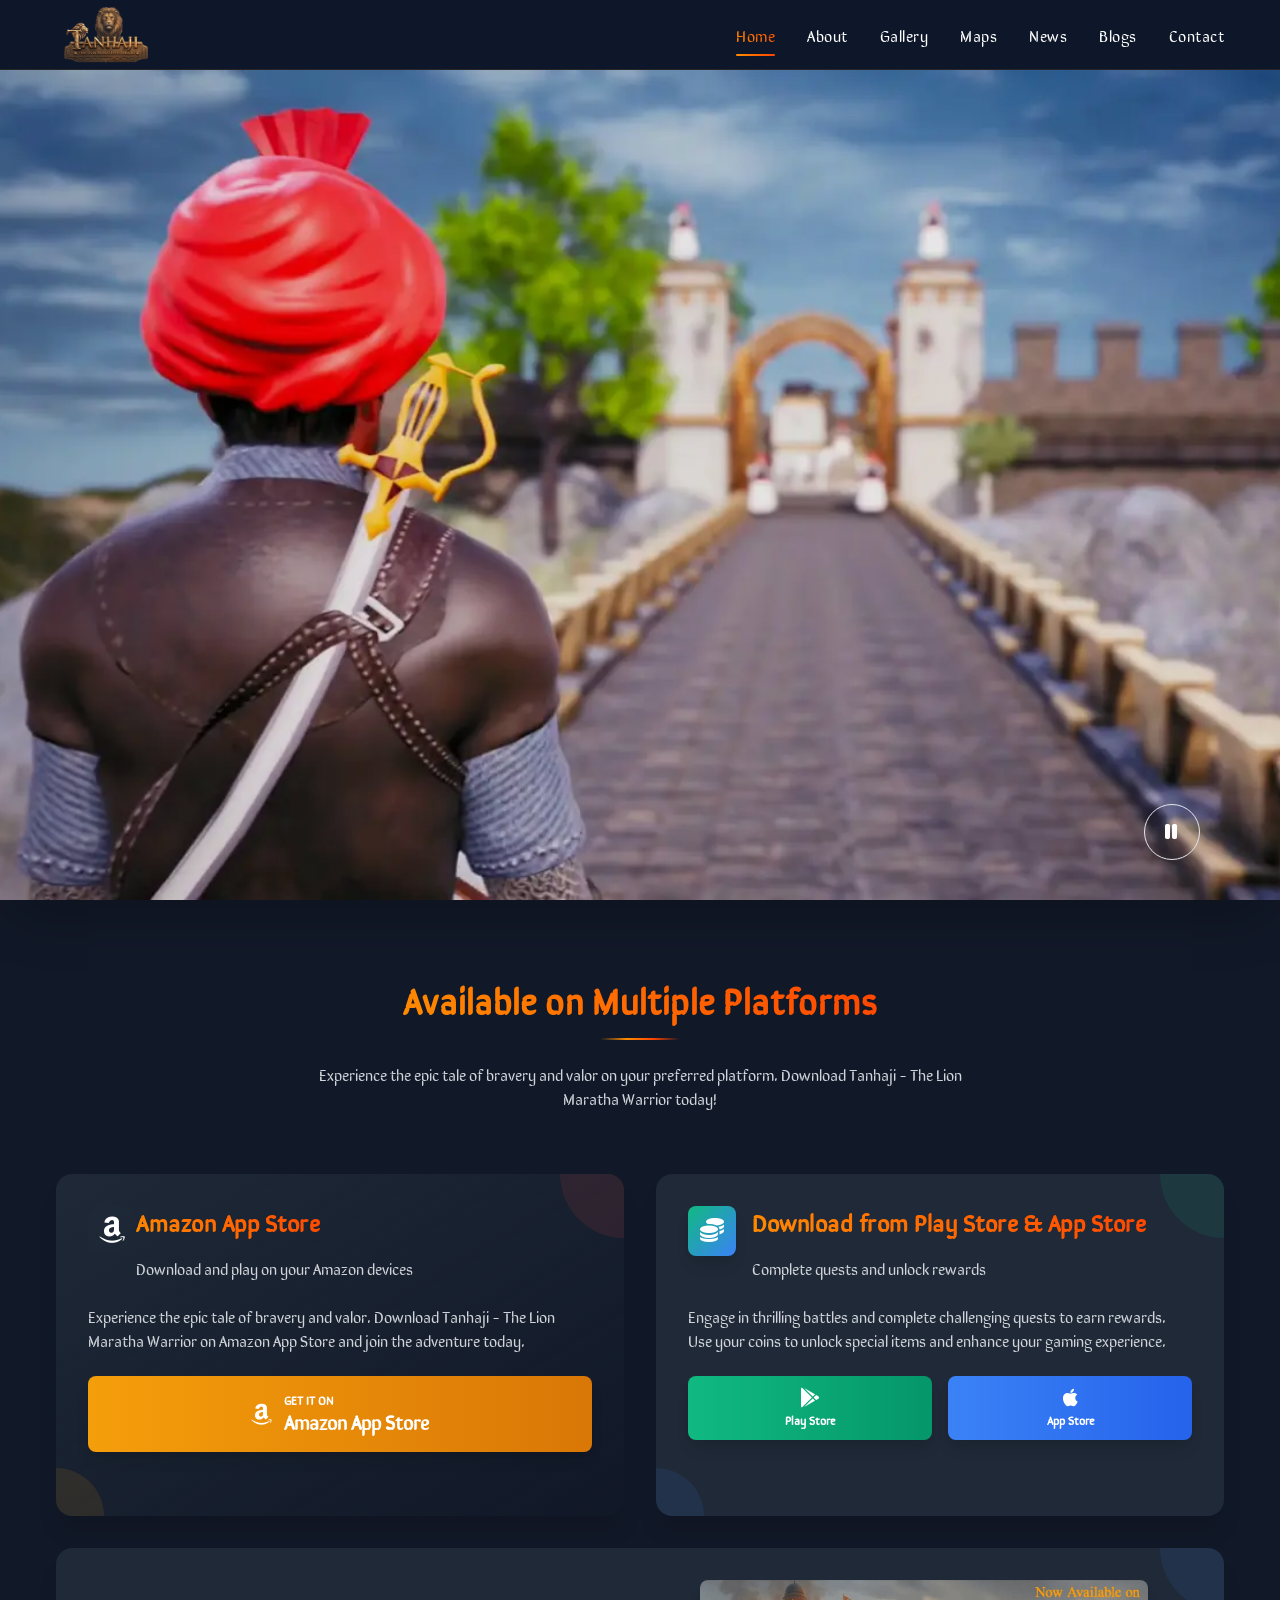
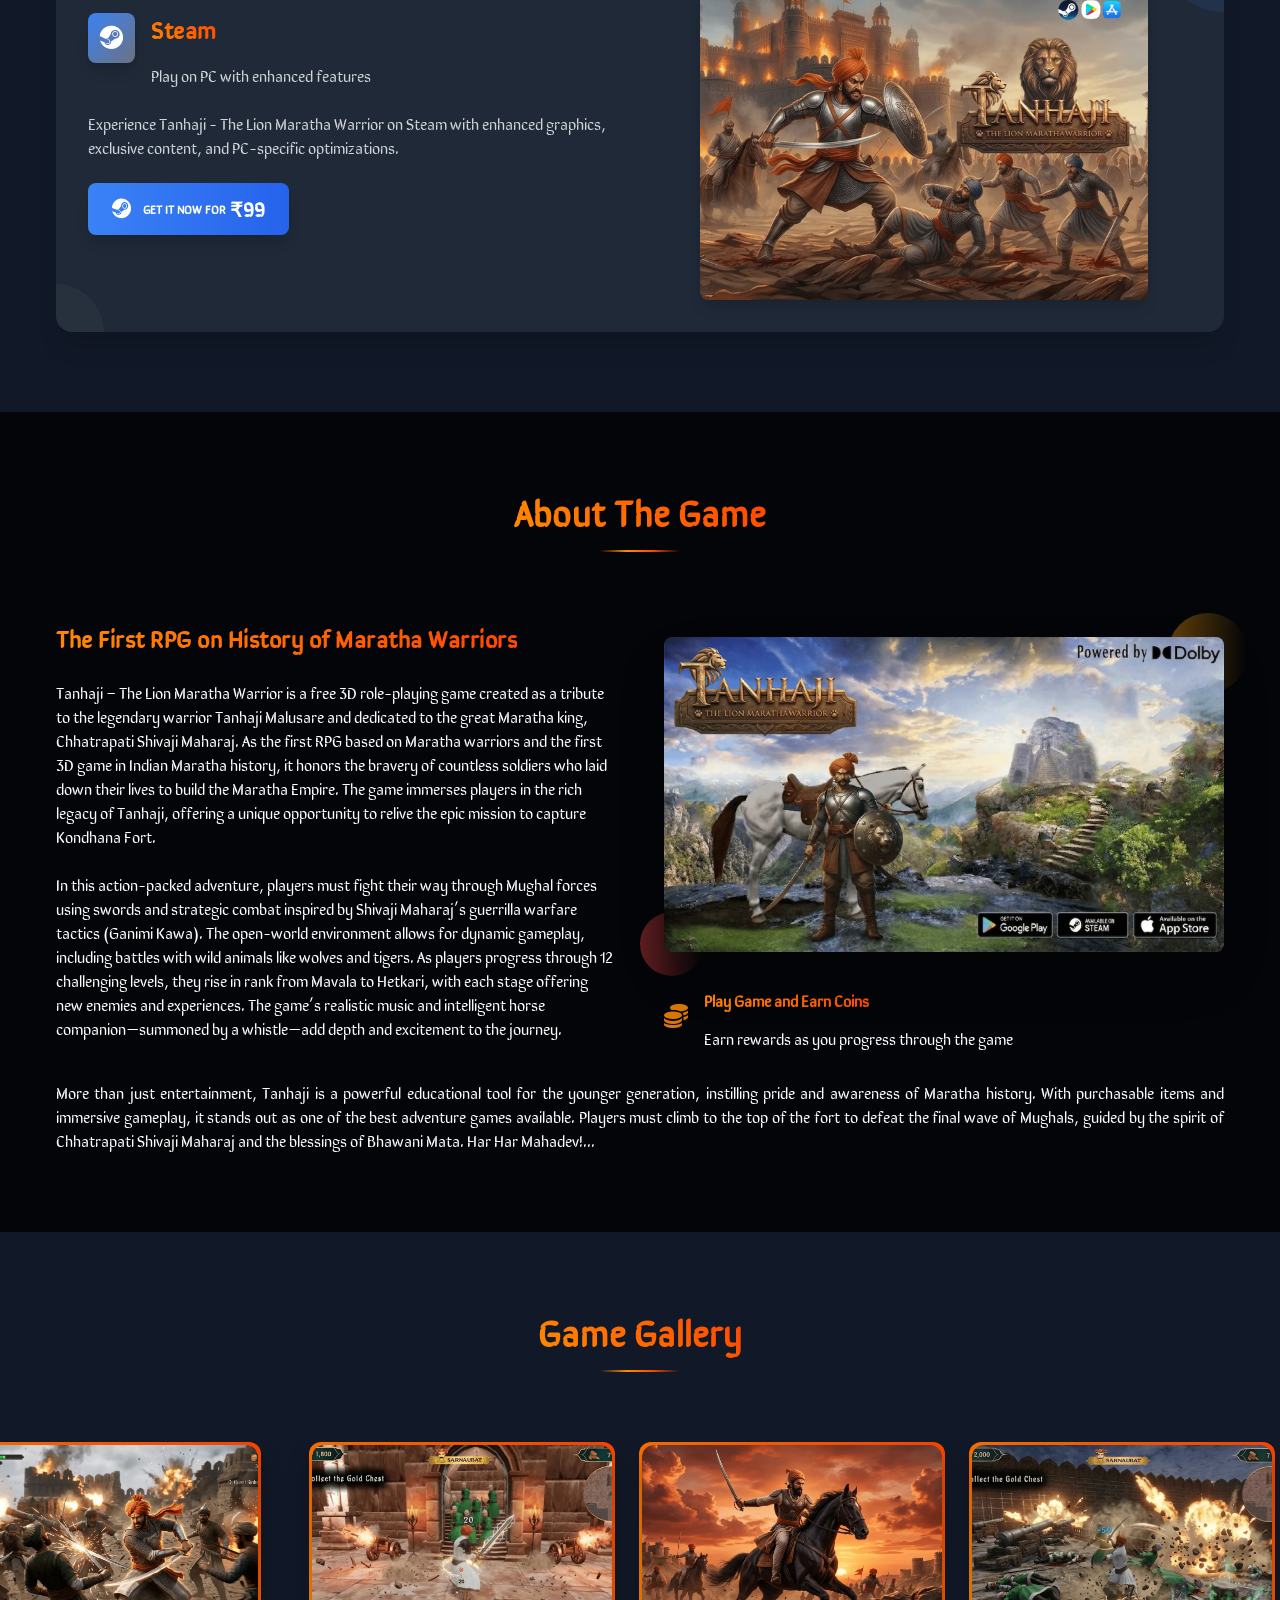
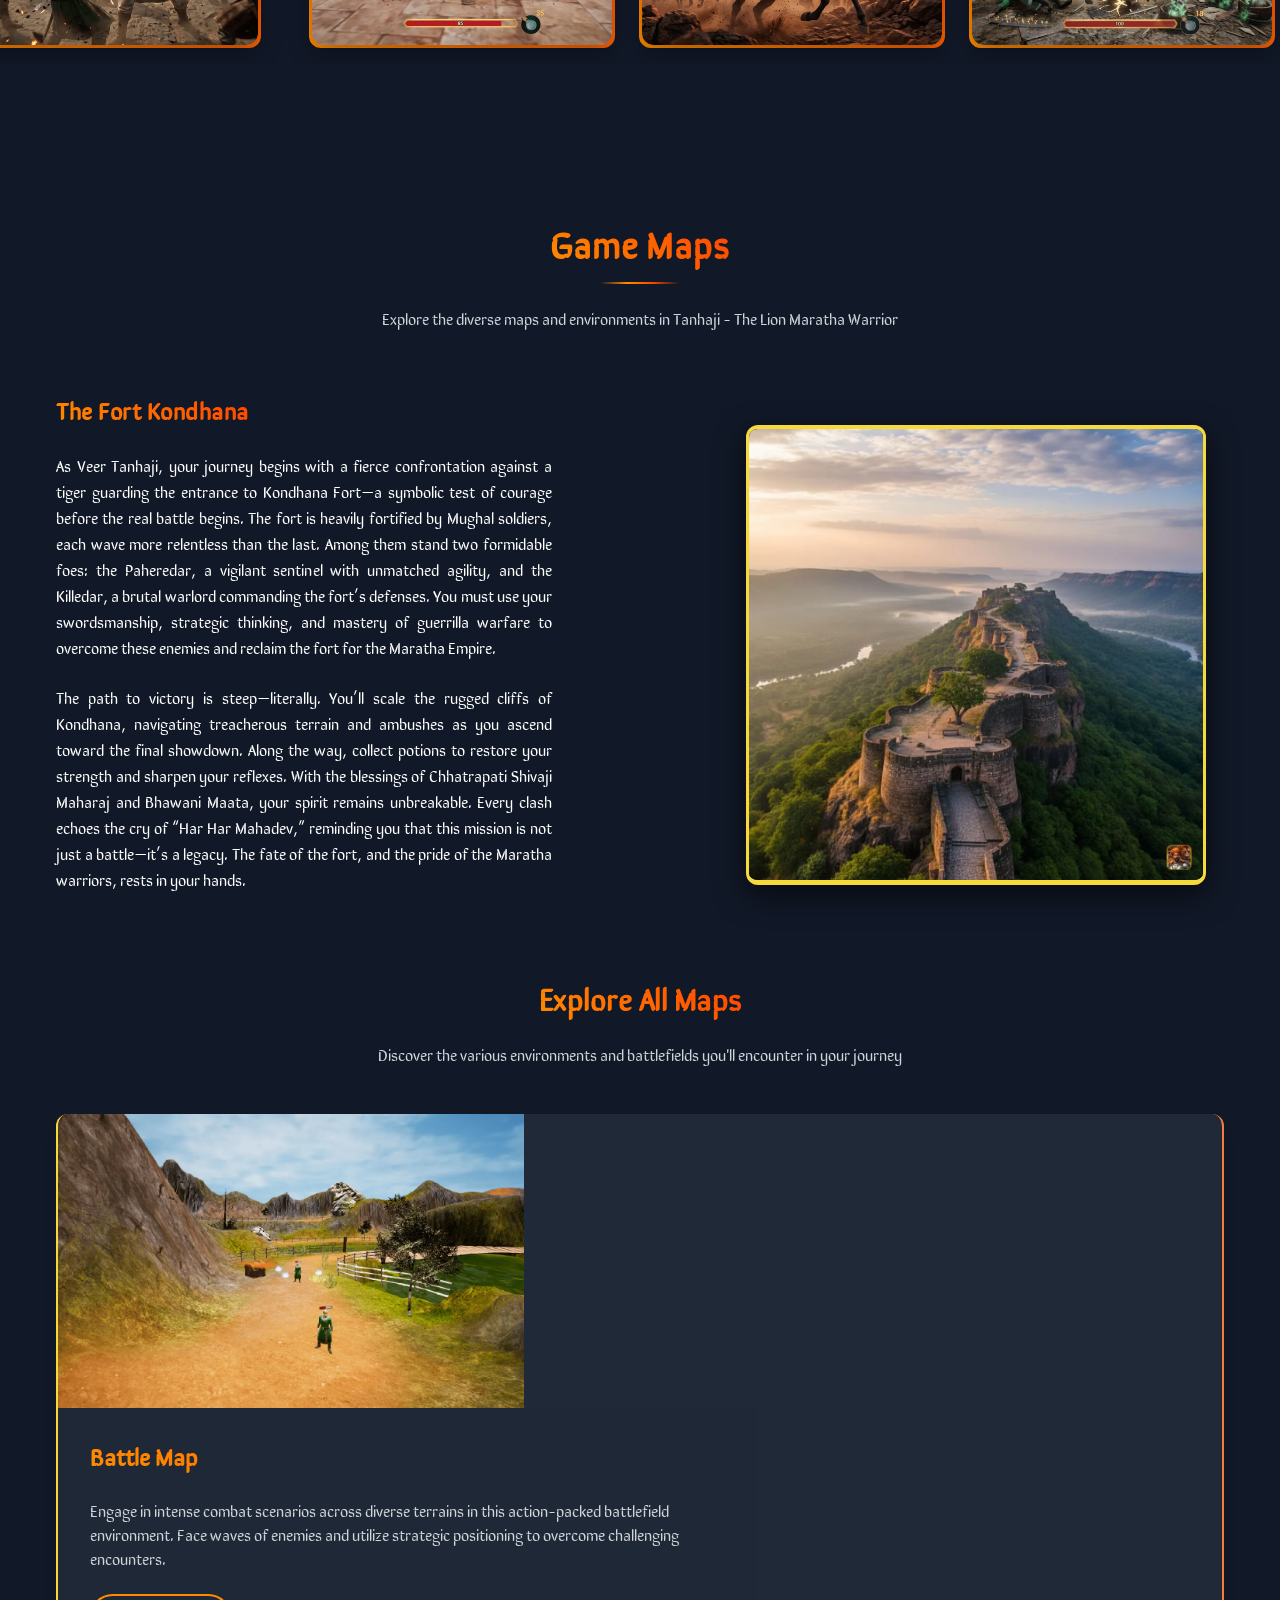
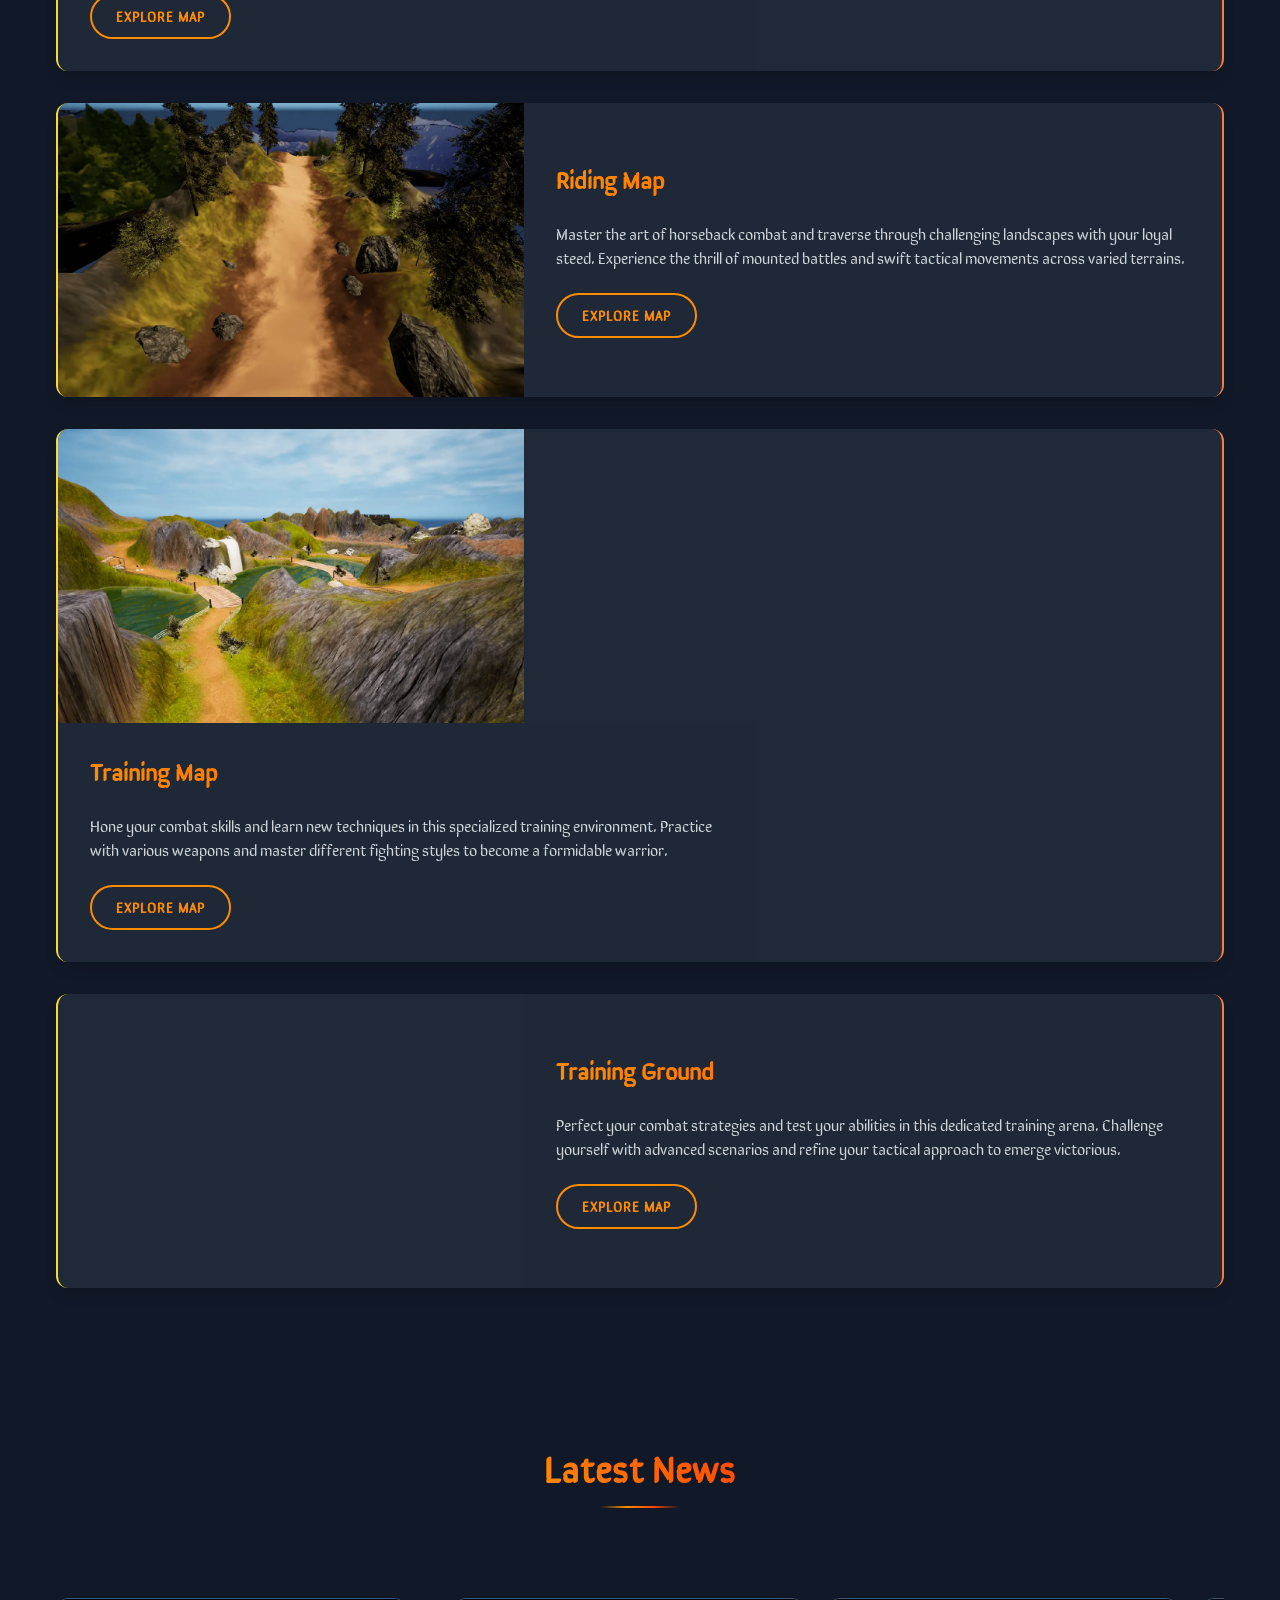
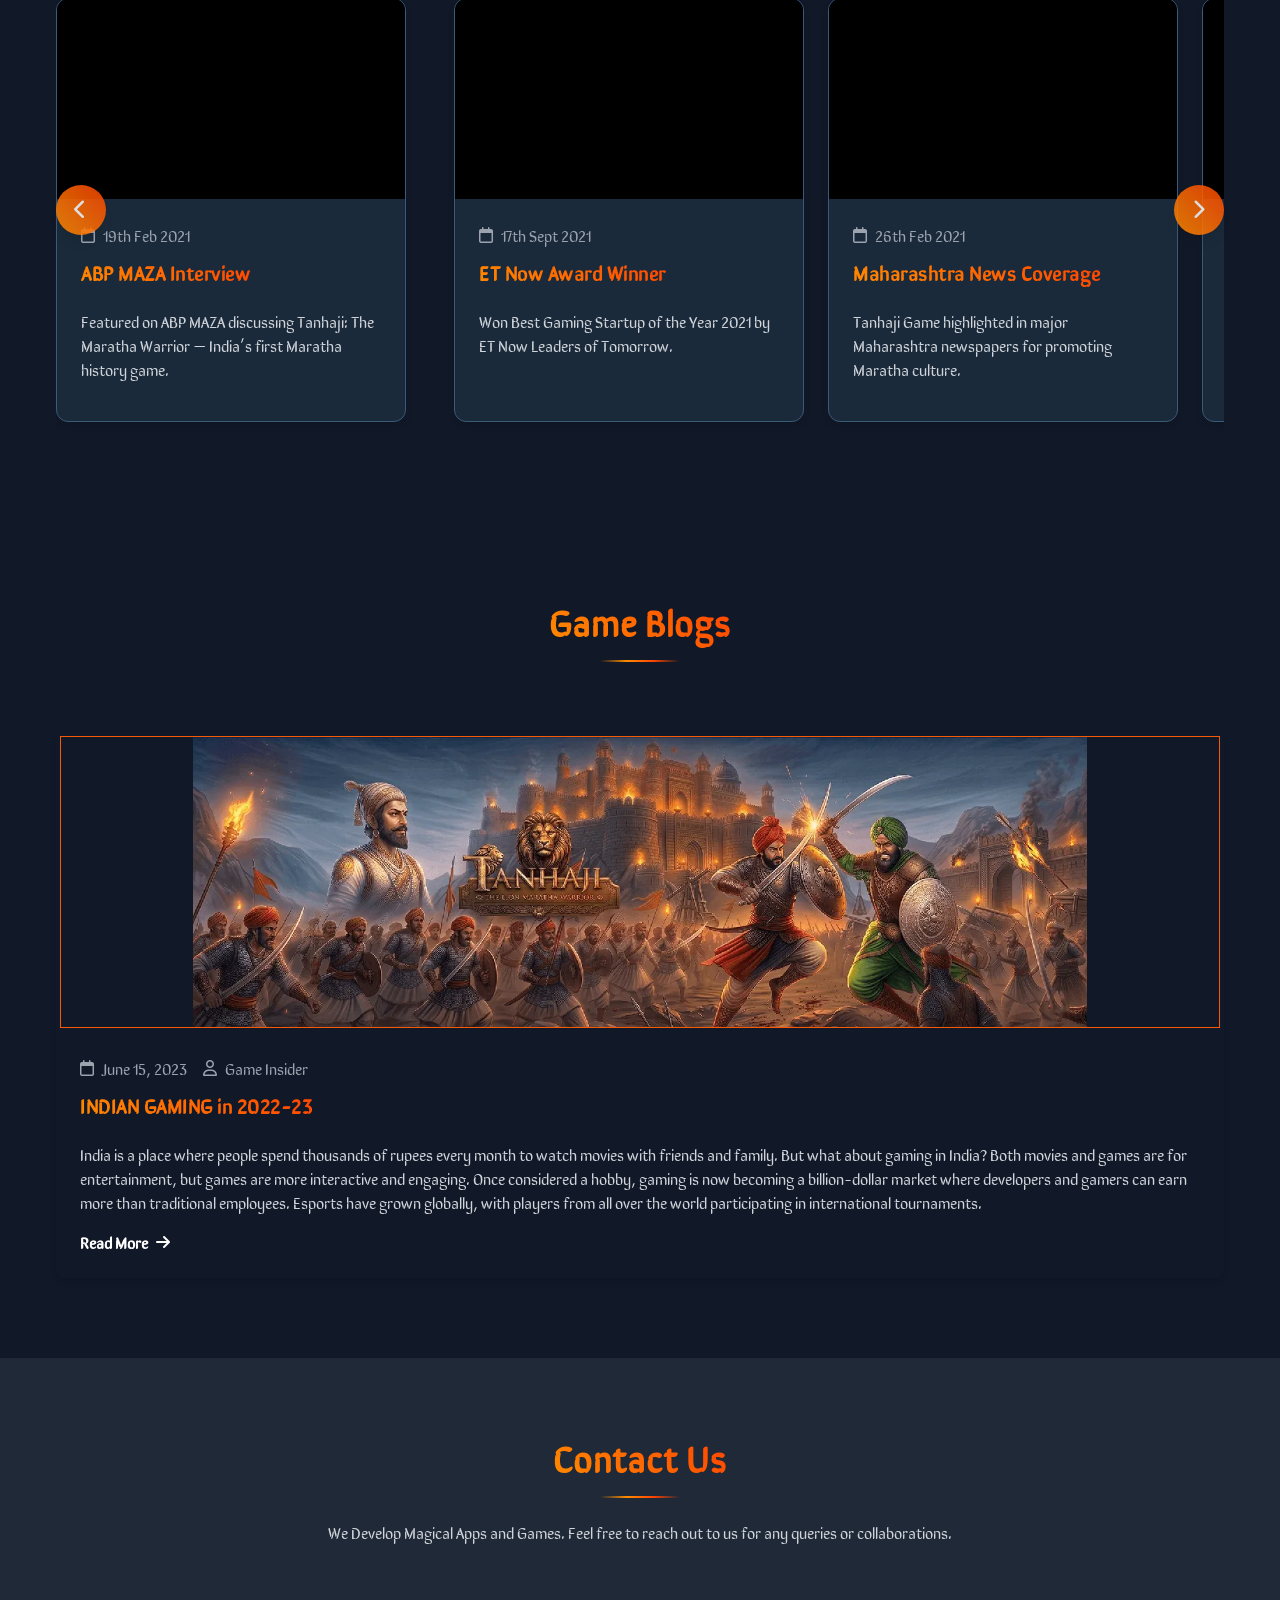
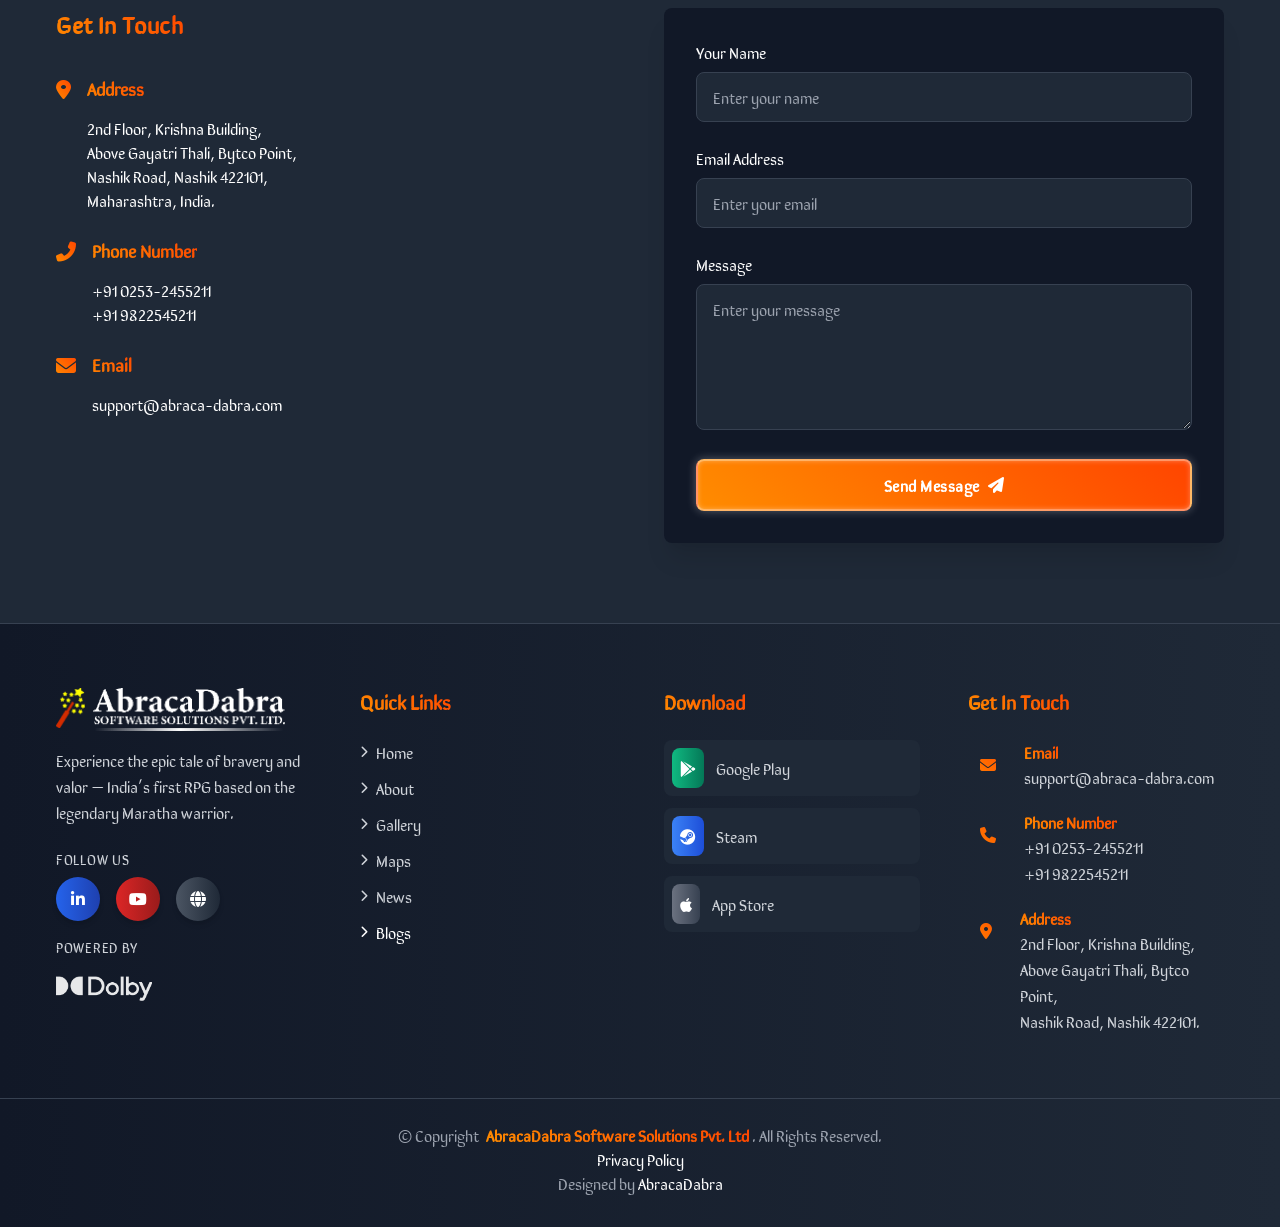
==== commit 0e1c5e8d: "fix: mobile drawer navigation, map modal close button, responsive map borders, and news navigation b" ====
--- a/index.html
+++ b/index.html
@@ -77,22 +77,62 @@
                 <a href="#contact" class="nav-link text-white hover:text-orange-500 transition duration-300">Contact</a>
             </nav>
             <div class="md:hidden">
-                <button id="menu-toggle" class="text-white" aria-label="Toggle navigation menu"
-                    aria-controls="mobile-menu" aria-expanded="false">
+                <button id="menu-toggle"
+                    class="text-white hover:text-orange-500 transition duration-200 p-2 focus:outline-none"
+                    aria-label="Toggle navigation menu" aria-controls="mobile-menu" aria-expanded="false">
                     <i class="fas fa-bars text-2xl"></i>
                 </button>
             </div>
         </div>
-        <!-- Mobile Menu -->
-        <div id="mobile-menu" class="hidden md:hidden bg-gray-900 bg-opacity-95 absolute w-full py-4">
-            <div class="container mx-auto px-4 flex flex-col space-y-4 max-w-[1300px]">
-                <a href="#home" class="nav-link text-white hover:text-orange-500 transition duration-300">Home</a>
-                <a href="#about" class="nav-link text-white hover:text-orange-500 transition duration-300">About</a>
-                <a href="#gallery" class="nav-link text-white hover:text-orange-500 transition duration-300">Gallery</a>
-                <a href="#maps" class="nav-link text-white hover:text-orange-500 transition duration-300">Maps</a>
-                <a href="#news" class="nav-link text-white hover:text-orange-500 transition duration-300">News</a>
-                <a href="#blogs" class="nav-link text-white hover:text-orange-500 transition duration-300">Blogs</a>
-                <a href="#contact" class="nav-link text-white hover:text-orange-500 transition duration-300">Contact</a>
+        <!-- Mobile Navigation Overlay & Left Drawer -->
+        <div id="mobile-menu-overlay" class="mobile-menu-overlay" aria-hidden="true"></div>
+        <div id="mobile-menu" class="mobile-menu-drawer" aria-label="Mobile Navigation" role="dialog" aria-modal="true"
+            aria-hidden="true">
+            <div class="mobile-drawer-header">
+                <div class="flex items-center gap-2">
+                    <img src="assets/images/tanhaji-logo.webp" alt="Tanhaji Logo" class="h-10 w-auto" width="160"
+                        height="90">
+                </div>
+                <button id="mobile-menu-close" class="mobile-drawer-close" aria-label="Close navigation menu">
+                    <i class="fas fa-times text-base"></i>
+                </button>
+            </div>
+            <nav class="mobile-drawer-nav">
+                <a href="#home" class="mobile-drawer-link nav-link active">
+                    <i class="fas fa-home"></i>
+                    <span>Home</span>
+                </a>
+                <a href="#about" class="mobile-drawer-link nav-link">
+                    <i class="fas fa-crown"></i>
+                    <span>About</span>
+                </a>
+                <a href="#gallery" class="mobile-drawer-link nav-link">
+                    <i class="fas fa-play"></i>
+                    <span>Gallery</span>
+                </a>
+                <a href="#maps" class="mobile-drawer-link nav-link">
+                    <i class="fas fa-mountain"></i>
+                    <span>Maps</span>
+                </a>
+                <a href="#news" class="mobile-drawer-link nav-link">
+                    <i class="fas fa-flag"></i>
+                    <span>News</span>
+                </a>
+                <a href="#blogs" class="mobile-drawer-link nav-link">
+                    <i class="fas fa-globe"></i>
+                    <span>Blogs</span>
+                </a>
+                <a href="#contact" class="mobile-drawer-link nav-link">
+                    <i class="fas fa-envelope"></i>
+                    <span>Contact</span>
+                </a>
+            </nav>
+            <div class="mobile-drawer-footer">
+                <a href="Steam_LandingPage/" class="mobile-drawer-cta">
+                    <i class="fab fa-steam"></i>
+                    <span>Steam Edition</span>
+                </a>
+                <p class="text-xs text-center text-gray-400">© AbracaDabra Software Solutions</p>
             </div>
         </div>
     </header>
@@ -477,11 +517,11 @@
                             in your hands.
                         </p>
                     </div>
-                    <div class="lg:ml-32 lg:w-1/2 animate-fadeIn">
-                        <div class="relative">
+                    <div class="lg:ml-32 lg:w-1/2 animate-fadeIn w-full flex justify-center">
+                        <div class="relative w-full max-w-[460px]">
                             <div id="map-image-container">
                                 <img src="assets/images/maps/fort.webp" alt="Fort Kondhana map from the Tanhaji game"
-                                    class="fort-kondhana-image rounded-lg shadow-2xl w-full transition duration-300 hover:shadow-white hover:scale-105"
+                                    class="fort-kondhana-image rounded-lg shadow-2xl"
                                     width="1024" height="1024" loading="lazy" decoding="async">
                             </div>
                         </div>
@@ -495,17 +535,16 @@
 
                 <!-- Map Image Modal -->
                 <div id="map-modal"
-                    class="fixed inset-0 bg-black bg-opacity-90 z-50 hidden flex items-center justify-center p-4">
-                    <div class="relative max-w-6xl max-h-[50%]">
-                        <button id="close-map-modal"
-                            class="absolute top-10 right-10 text-white text-3xl hover:text-orange-500 transition duration-300 z-60">
-                            <i class="fas fa-times"></i>
-                        </button>
-                        <div class="bg-gray-800 rounded-lg overflow-hidden border-2 border-orange-500 shadow-2xl">
-                            <img id="modal-map-image" src="" alt="" class="w-full max-h-[80vh] object-contain">
-                            <div class="bg-gray-900 bg-opacity-80 p-4">
-                                <h3 id="modal-map-title" class="text-2xl font-bold text-white text-center"></h3>
-                            </div>
+                    class="fixed inset-0 bg-black/90 z-[1000] hidden flex items-center justify-center p-3 sm:p-4">
+                    <div class="map-modal-dialog">
+                        <div class="map-modal-image-wrap">
+                            <img id="modal-map-image" src="" alt="" class="w-full max-h-[72vh] object-contain block">
+                            <button id="close-map-modal" aria-label="Close map dialog">
+                                <i class="fas fa-times"></i>
+                            </button>
+                        </div>
+                        <div class="bg-gray-900/95 p-3 sm:p-4 border-t border-gray-700/60">
+                            <h3 id="modal-map-title" class="text-xl sm:text-2xl font-bold text-white text-center"></h3>
                         </div>
                     </div>
                 </div>
--- a/assets/css/style.css
+++ b/assets/css/style.css
@@ -233,22 +233,34 @@
   }
 }
 
-/* Map Card Animations */
-.fort-kondhana-image{
-  width: auto;
-  height: 450px;
+/* Game Maps: Right Side Fort Kondhana Image */
+#map-image-container {
+  width: 100%;
+  max-width: 460px;
+  margin: 0 auto;
+}
+
+.fort-kondhana-image {
+  width: 100%;
+  max-width: 460px;
+  height: auto;
+  aspect-ratio: 1 / 1;
   display: block;
-  object-fit: contain;
+  object-fit: cover;
   object-position: center;
+  margin: 0 auto;
   border-radius: 0.75rem;
+  border: 3px solid #f6da3b;
   border-top: 4px solid #f6da3b;
-  border-bottom: 6px solid #f6da3b;
-}
+  border-bottom: 5px solid #f6da3b;
+  box-shadow: 0 10px 30px rgba(0, 0, 0, 0.6);
+  transition: transform 0.3s ease, filter 0.4s ease, box-shadow 0.4s ease;
+}
+
 .fort-kondhana-image:hover {
-  transform: scale(1.05);
+  transform: scale(1.03);
   filter: brightness(1.05);
-  box-shadow: 0 8px 25px rgba(255, 140, 0, 0.3);
-  transition: transform 0.3s ease, filter 0.5s ease-in, box-shadow 0.4s ease-in;
+  box-shadow: 0 12px 35px rgba(246, 218, 59, 0.35);
 }
 
 .map-card {
@@ -336,17 +348,77 @@
 
 /* Map Modal Styles */
 #map-modal {
-  backdrop-filter: blur(5px);
+  backdrop-filter: blur(8px);
+  -webkit-backdrop-filter: blur(8px);
   z-index: 1000 !important;
 }
 
-#map-modal .bg-gray-800 {
-  background-color: rgba(30, 41, 59, 0.95);
+.map-modal-dialog {
+  position: relative;
+  width: 100%;
+  max-width: min(92vw, 850px);
+  background-color: rgba(30, 41, 59, 0.98);
+  border: 2px solid #ff8c00;
+  border-radius: 0.75rem;
+  overflow: hidden;
+  box-shadow: 0 25px 60px rgba(0, 0, 0, 0.85);
+  display: flex;
+  flex-direction: column;
+}
+
+.map-modal-image-wrap {
+  position: relative;
+  width: 100%;
+  background: #0b1120;
+  overflow: hidden;
+  display: flex;
+  align-items: center;
+  justify-content: center;
 }
 
 #modal-map-image {
-  max-height: 70vh;
+  width: 100%;
+  max-height: 72vh;
   object-fit: contain;
+  display: block;
+}
+
+#close-map-modal {
+  position: absolute;
+  top: 12px;
+  right: 12px;
+  width: 38px;
+  height: 38px;
+  border-radius: 9999px;
+  background: rgba(15, 23, 42, 0.9);
+  border: 2px solid #ff8c00;
+  color: #ffffff;
+  display: flex;
+  align-items: center;
+  justify-content: center;
+  font-size: 16px;
+  cursor: pointer;
+  z-index: 60;
+  box-shadow: 0 4px 15px rgba(0, 0, 0, 0.7);
+  transition: all 0.2s ease;
+}
+
+#close-map-modal:hover,
+#close-map-modal:focus {
+  background: #ff8c00;
+  color: #ffffff;
+  border-color: #ffffff;
+  transform: scale(1.1) rotate(90deg);
+}
+
+@media (max-width: 640px) {
+  #close-map-modal {
+    top: 8px;
+    right: 8px;
+    width: 34px;
+    height: 34px;
+    font-size: 14px;
+  }
 }
 
 /* Cursor for clickable map cards */
@@ -754,15 +826,17 @@
   height: 50px;
   border-radius: 50%;
   cursor: pointer;
-  opacity: 0.8;
-  transition: all 0.3s ease;
+  opacity: 0.85;
+  transition: opacity 0.2s ease, box-shadow 0.2s ease;
   z-index: 10;
+  transform: translateY(-50%) !important;
 }
 
 #news-video-prev:hover,
 #news-video-next:hover {
   opacity: 1;
-  transform: scale(1.1);
+  transform: translateY(-50%) !important;
+  box-shadow: 0 4px 15px rgba(255, 140, 0, 0.4);
 }
 
 /* Hide Scrollbar */
@@ -1071,3 +1145,208 @@
   outline: 2px solid #f97316;
   outline-offset: 2px;
 }
+
+/* ========================================================
+   Mobile Navigation Drawer (Left-Side, Full-Height)
+   ======================================================== */
+.mobile-menu-overlay {
+  position: fixed;
+  inset: 0;
+  background-color: rgba(0, 0, 0, 0.75);
+  backdrop-filter: blur(4px);
+  -webkit-backdrop-filter: blur(4px);
+  z-index: 998;
+  opacity: 0;
+  visibility: hidden;
+  transition: opacity 0.3s cubic-bezier(0.16, 1, 0.3, 1), visibility 0.3s cubic-bezier(0.16, 1, 0.3, 1);
+  pointer-events: none;
+}
+
+.mobile-menu-overlay.active {
+  opacity: 1;
+  visibility: visible;
+  pointer-events: auto;
+}
+
+.mobile-menu-drawer {
+  position: fixed;
+  top: 0;
+  left: 0;
+  bottom: 0;
+  width: 300px;
+  max-width: 85vw;
+  height: 100vh;
+  height: 100dvh;
+  background: linear-gradient(180deg, #0b1120 0%, #0f172a 100%);
+  border-right: 1px solid rgba(255, 140, 0, 0.25);
+  box-shadow: 12px 0 35px rgba(0, 0, 0, 0.85);
+  z-index: 999;
+  display: flex;
+  flex-direction: column;
+  transform: translateX(-100%);
+  transition: transform 0.35s cubic-bezier(0.16, 1, 0.3, 1), visibility 0.35s cubic-bezier(0.16, 1, 0.3, 1);
+  overflow: hidden;
+  visibility: hidden;
+}
+
+.mobile-menu-drawer.active {
+  transform: translateX(0);
+  visibility: visible;
+}
+
+@media (min-width: 768px) {
+  .mobile-menu-drawer,
+  .mobile-menu-overlay {
+    display: none !important;
+  }
+}
+
+.mobile-drawer-header {
+  display: flex;
+  align-items: center;
+  justify-content: space-between;
+  padding: 1.25rem 1.25rem;
+  border-bottom: 1px solid rgba(255, 255, 255, 0.08);
+  background: rgba(15, 23, 42, 0.85);
+}
+
+.mobile-drawer-close {
+  background: rgba(255, 255, 255, 0.06);
+  border: 1px solid rgba(255, 255, 255, 0.12);
+  color: #ffffff;
+  width: 38px;
+  height: 38px;
+  border-radius: 9999px;
+  display: flex;
+  align-items: center;
+  justify-content: center;
+  cursor: pointer;
+  transition: all 0.2s ease;
+}
+
+.mobile-drawer-close:hover,
+.mobile-drawer-close:focus {
+  background: rgba(255, 140, 0, 0.2);
+  border-color: #ff8c00;
+  color: #ff8c00;
+  transform: rotate(90deg);
+}
+
+.mobile-drawer-nav {
+  flex: 1;
+  overflow-y: auto;
+  -webkit-overflow-scrolling: touch;
+  padding: 1rem 0.75rem;
+  display: flex;
+  flex-direction: column;
+  gap: 0.35rem;
+}
+
+.mobile-drawer-link {
+  display: flex;
+  align-items: center;
+  gap: 0.85rem;
+  padding: 0.85rem 0.5rem;
+  margin: 0 0.75rem;
+  color: #e2e8f0;
+  background: transparent !important;
+  -webkit-background-clip: unset !important;
+  background-clip: unset !important;
+  -webkit-text-fill-color: currentColor !important;
+  text-fill-color: currentColor !important;
+  font-size: 1.05rem;
+  font-weight: 500;
+  text-decoration: none;
+  transition: color 0.2s ease;
+  letter-spacing: 0.5px;
+  position: relative;
+  border: none !important;
+}
+
+.mobile-drawer-link i {
+  width: 22px;
+  text-align: center;
+  font-size: 1.1rem;
+  color: #94a3b8;
+  transition: color 0.2s ease, transform 0.2s ease;
+}
+
+/* Underline for mobile drawer links */
+.mobile-drawer-link::after {
+  content: '';
+  position: absolute;
+  bottom: 0;
+  left: 0;
+  width: 0;
+  height: 2px;
+  background: linear-gradient(90deg, #ff8c00, #ff4500);
+  border-radius: 1px;
+  transition: width 0.3s ease;
+}
+
+.mobile-drawer-link:hover,
+.mobile-drawer-link:focus {
+  background: transparent !important;
+  color: #ff8c00;
+  -webkit-text-fill-color: #ff8c00 !important;
+  text-fill-color: #ff8c00 !important;
+}
+
+.mobile-drawer-link:hover i,
+.mobile-drawer-link:focus i {
+  color: #ff8c00;
+  transform: scale(1.1);
+}
+
+.mobile-drawer-link:hover::after {
+  width: 100%;
+}
+
+/* Active / Selected option: ONLY shows underline, NO background color change */
+.mobile-drawer-link.active {
+  background: transparent !important;
+  color: #ff8c00;
+  -webkit-text-fill-color: #ff8c00 !important;
+  text-fill-color: #ff8c00 !important;
+  border: none !important;
+}
+
+.mobile-drawer-link.active::after {
+  width: 100%;
+}
+
+.mobile-drawer-link.active i {
+  color: #ff8c00;
+}
+
+.mobile-drawer-footer {
+  padding: 1.25rem;
+  border-top: 1px solid rgba(255, 255, 255, 0.08);
+  background: rgba(15, 23, 42, 0.85);
+  display: flex;
+  flex-direction: column;
+  gap: 0.75rem;
+}
+
+.mobile-drawer-cta {
+  display: flex;
+  align-items: center;
+  justify-content: center;
+  gap: 0.5rem;
+  background: linear-gradient(135deg, #ea580c 0%, #c2410c 100%);
+  color: #ffffff;
+  padding: 0.75rem 1rem;
+  border-radius: 0.5rem;
+  font-weight: 600;
+  font-size: 0.95rem;
+  text-align: center;
+  box-shadow: 0 4px 15px rgba(234, 88, 12, 0.4);
+  transition: all 0.2s ease;
+  text-decoration: none;
+}
+
+.mobile-drawer-cta:hover {
+  background: linear-gradient(135deg, #f97316 0%, #ea580c 100%);
+  box-shadow: 0 6px 20px rgba(234, 88, 12, 0.6);
+  transform: translateY(-1px);
+}
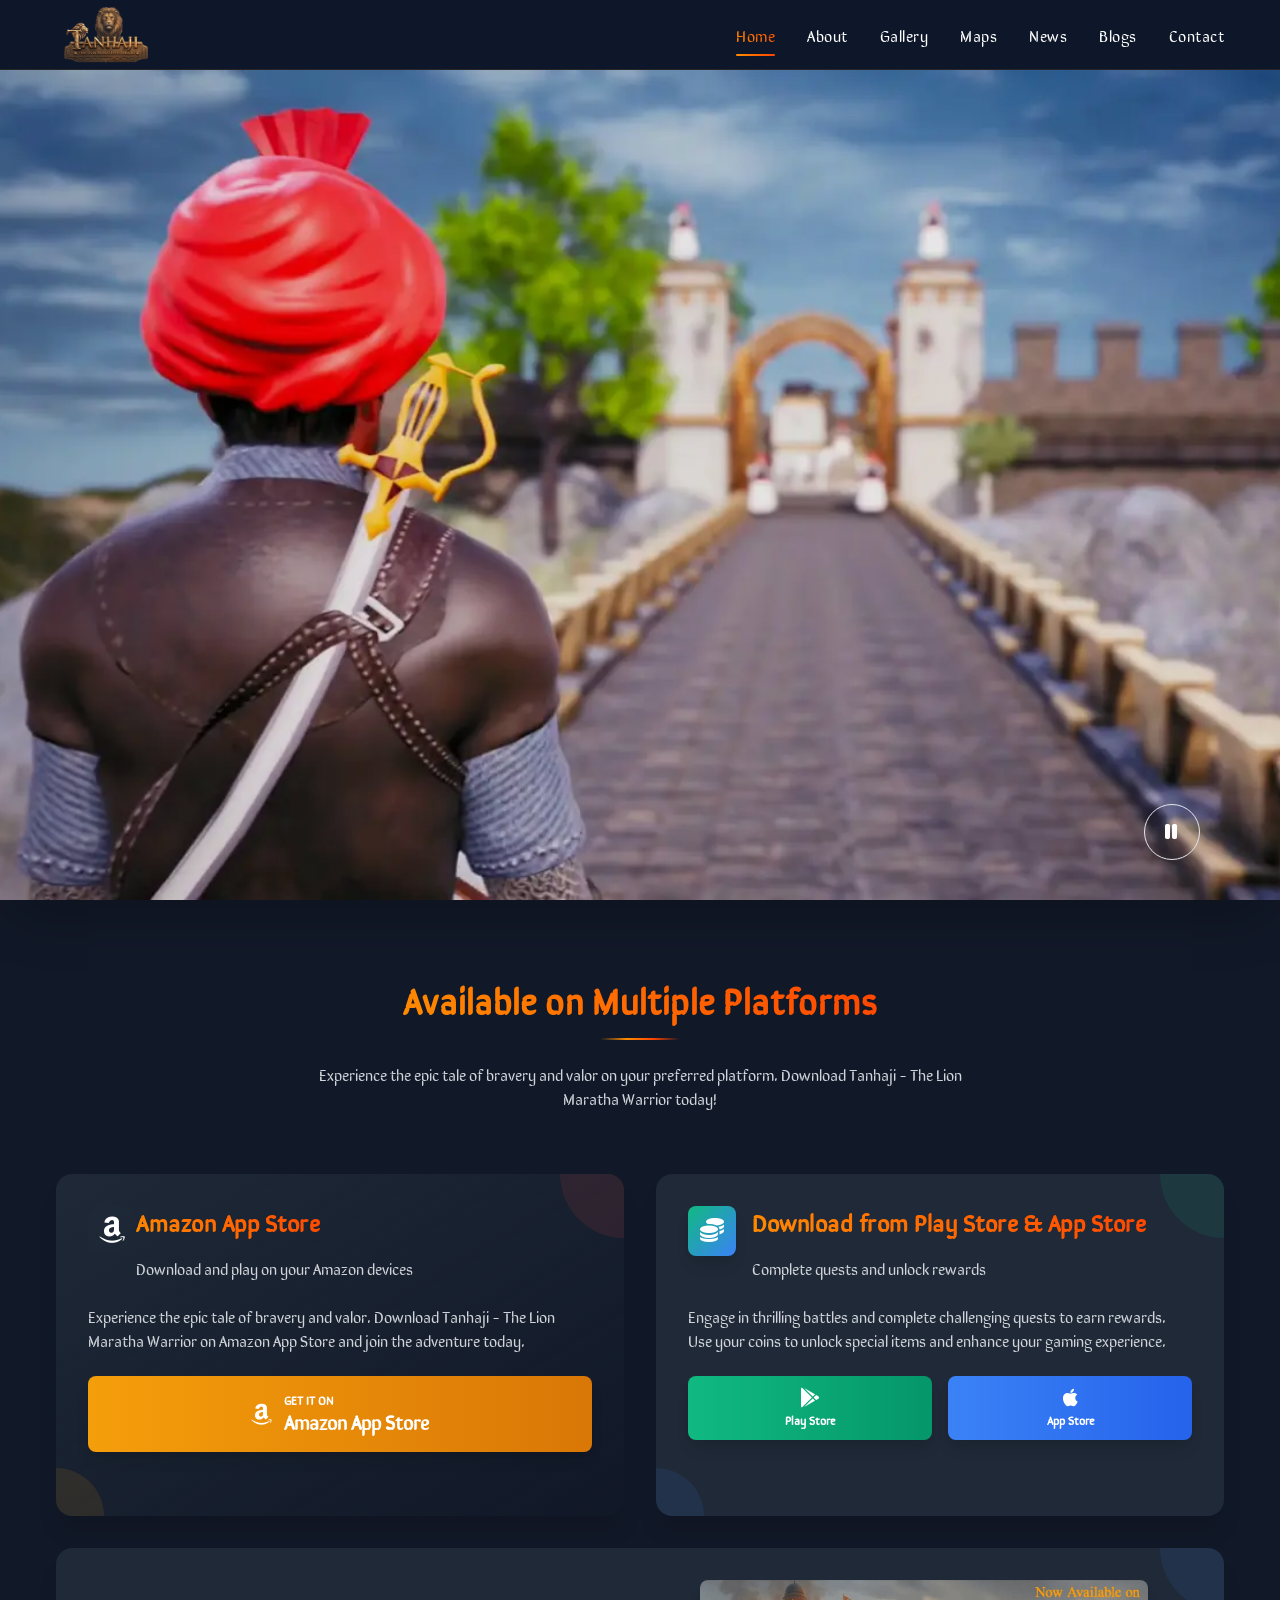
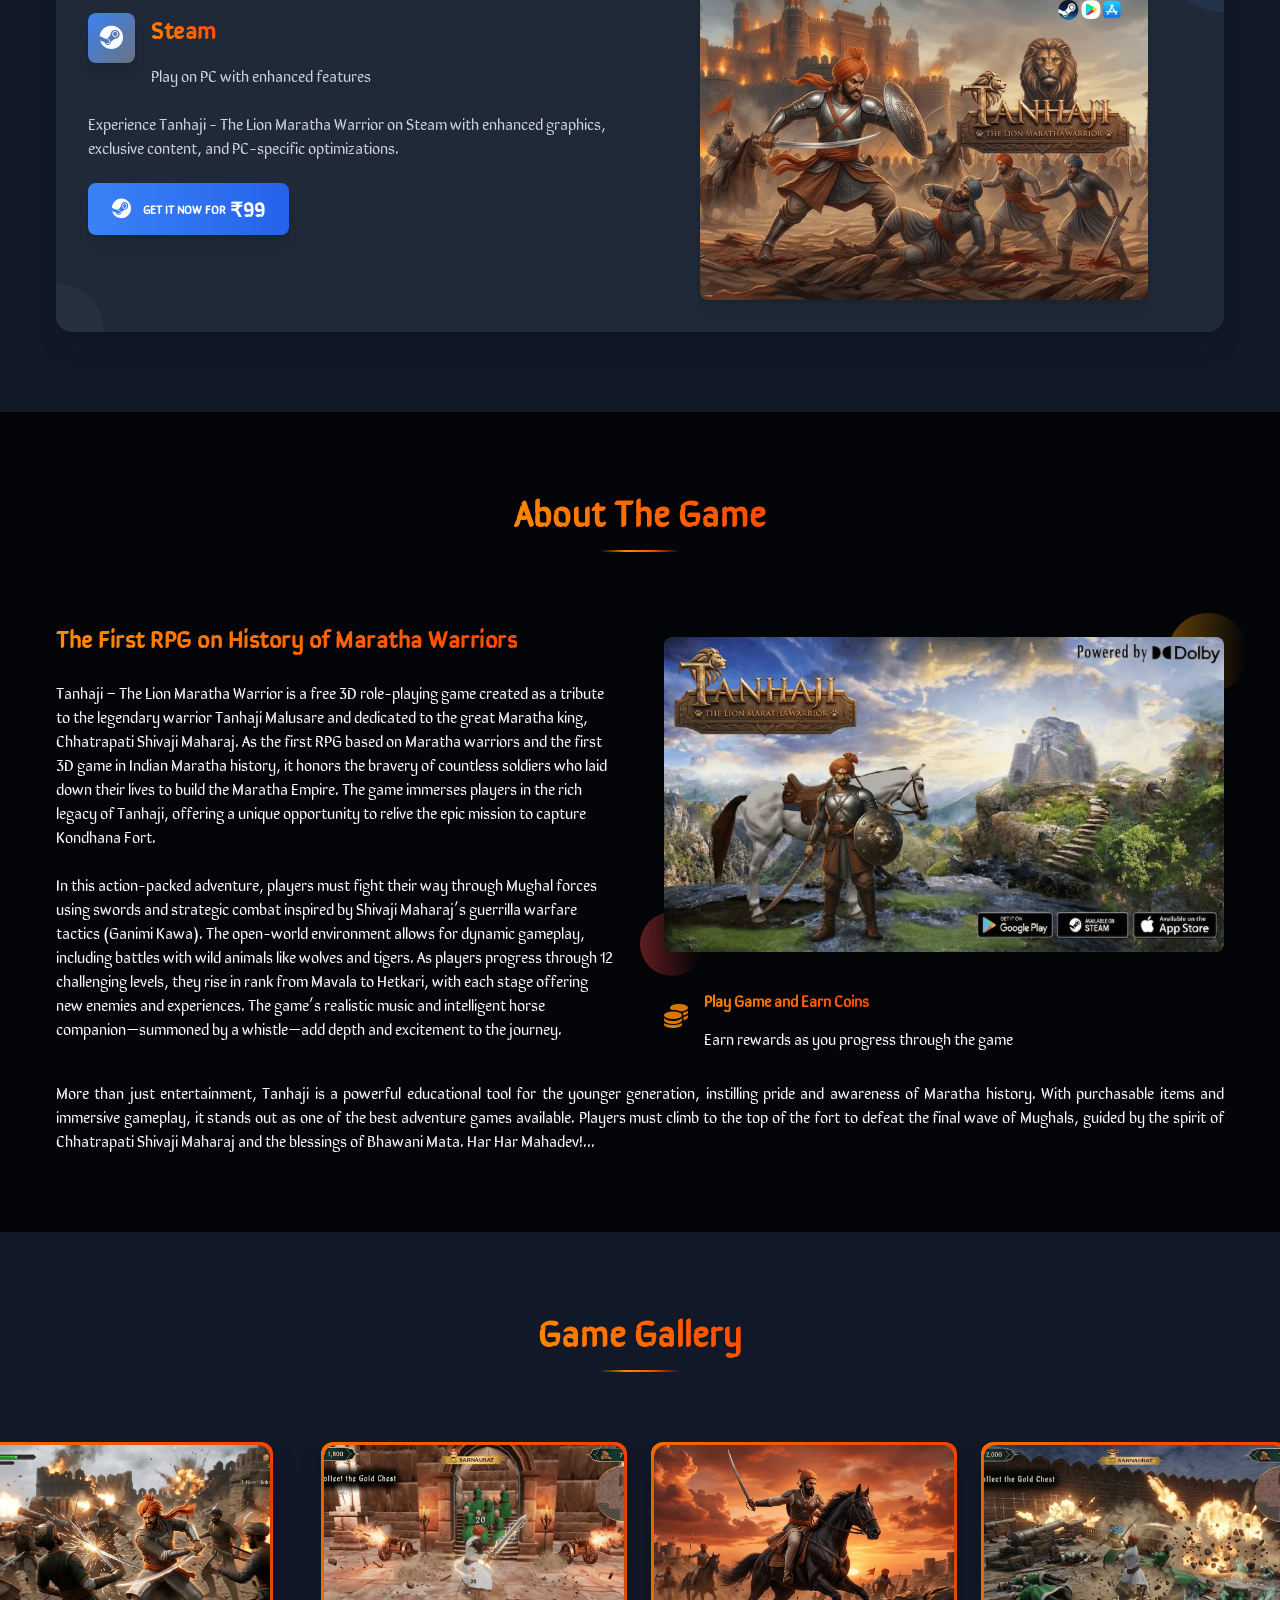
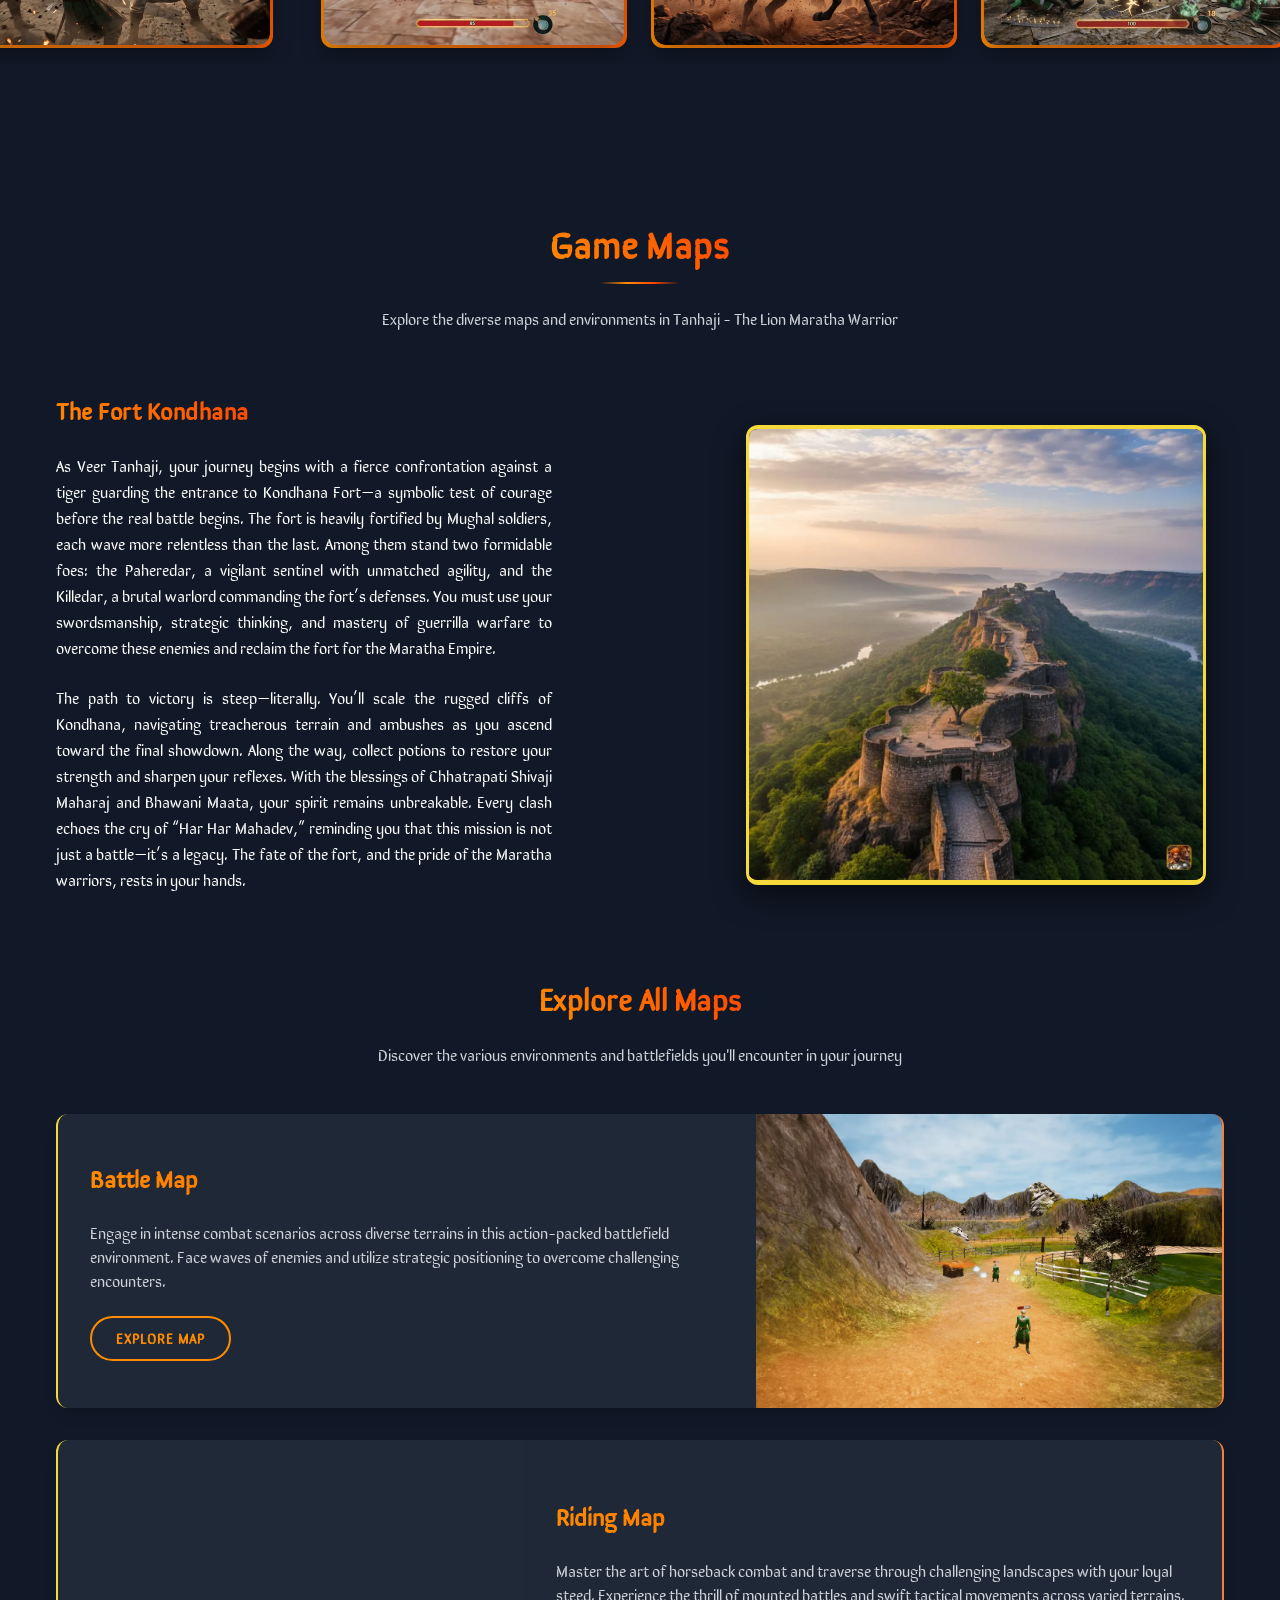
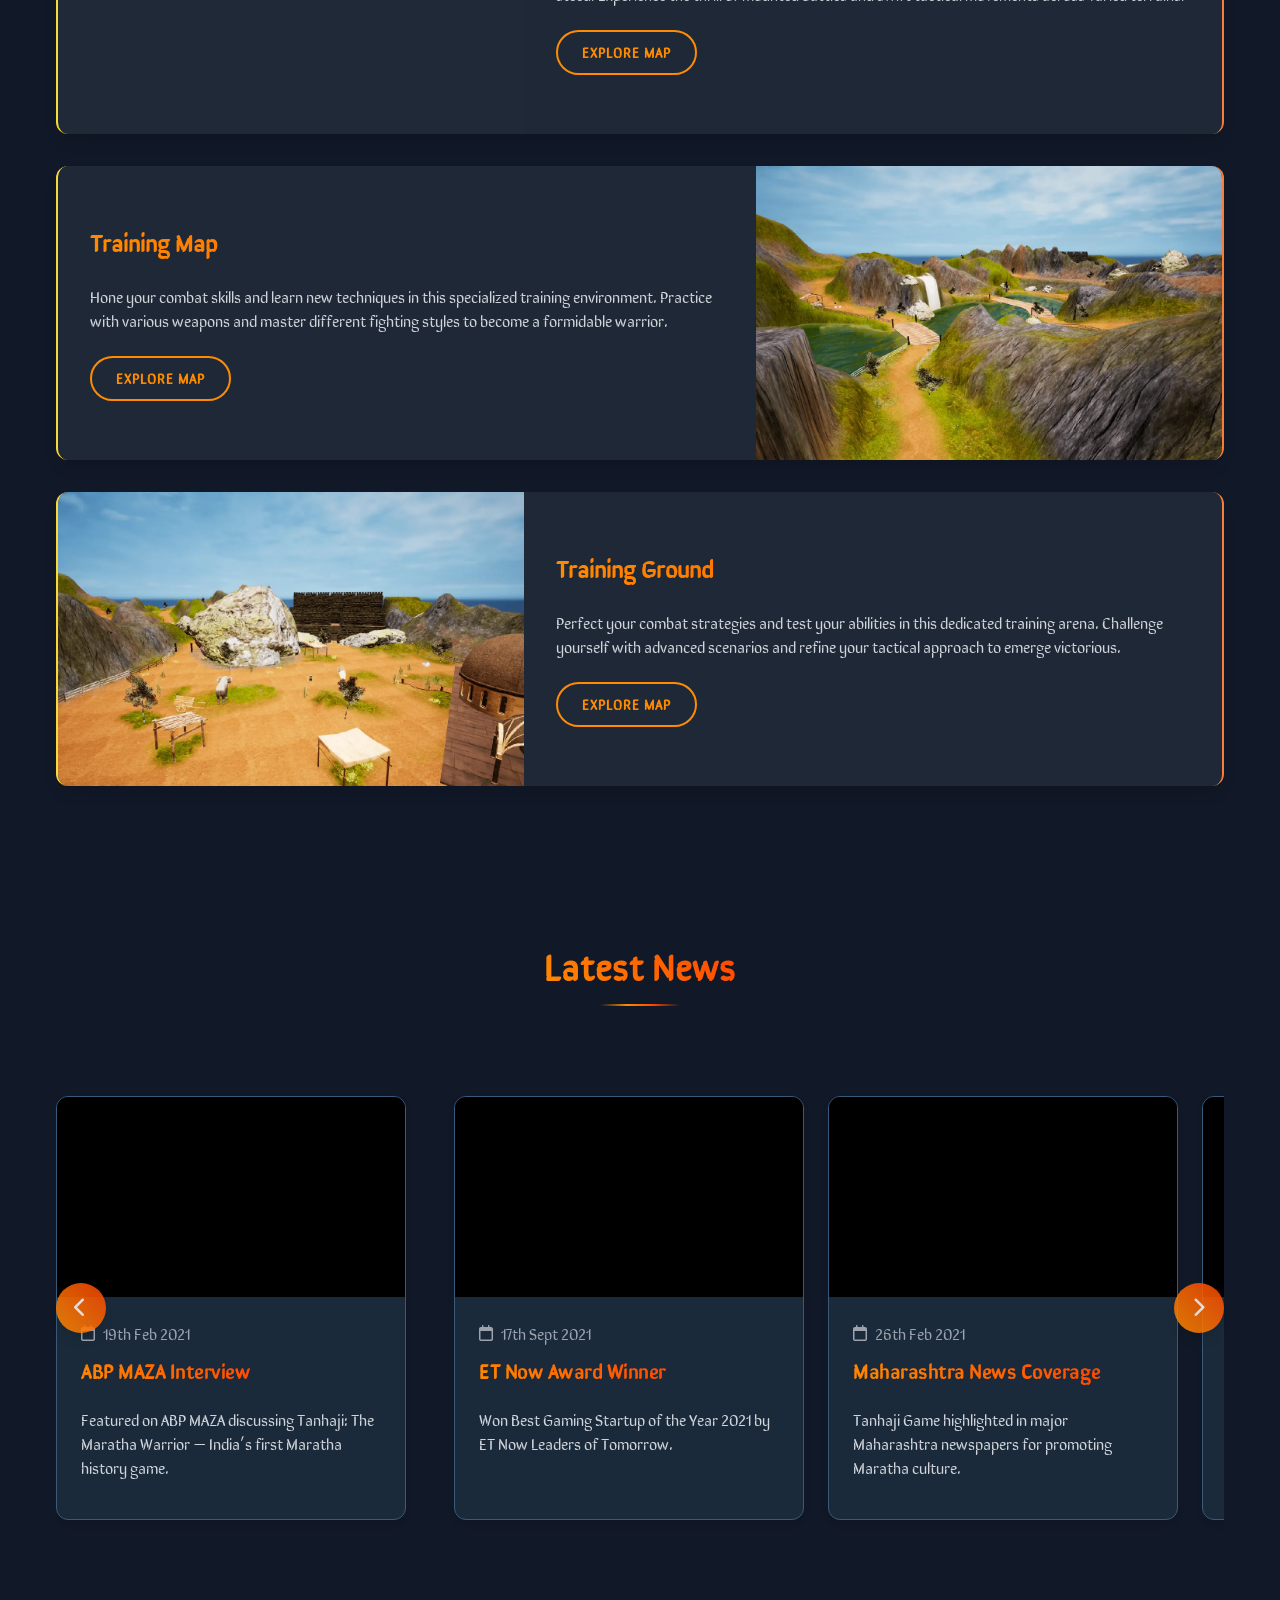
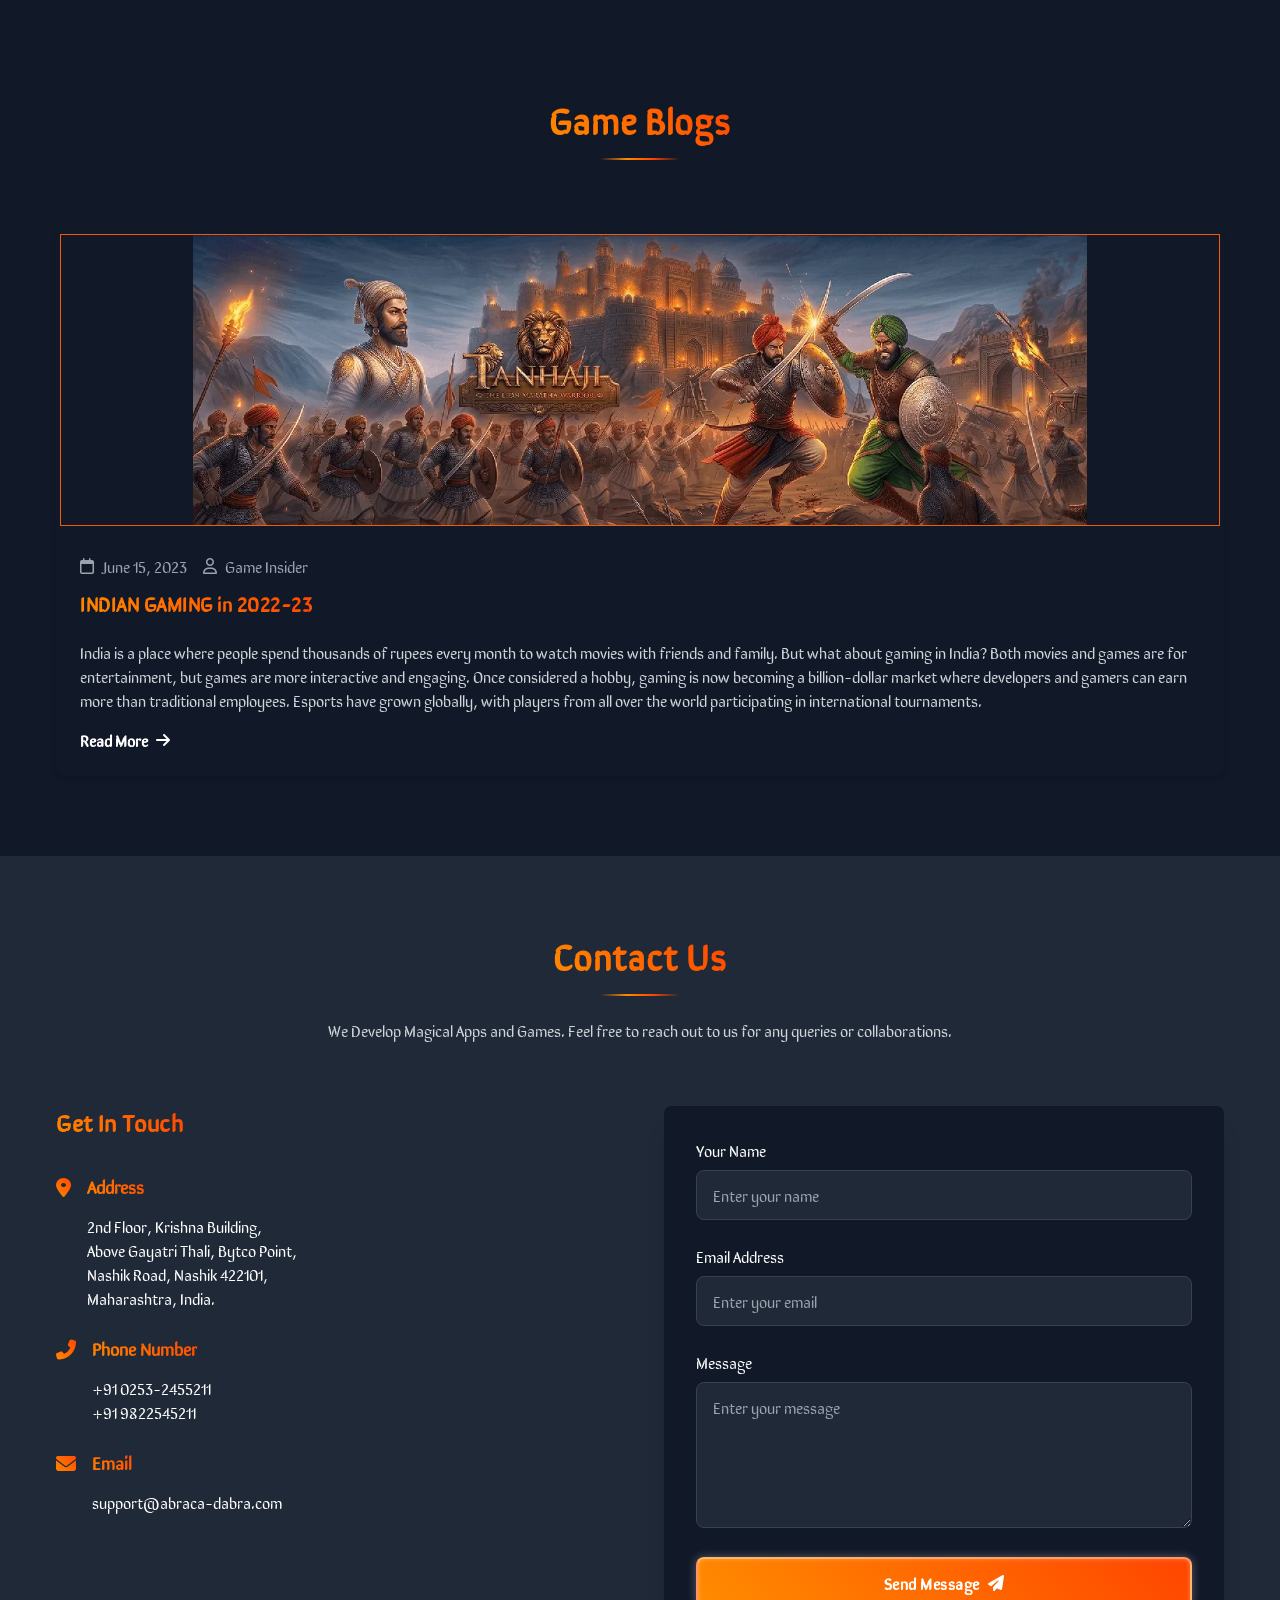
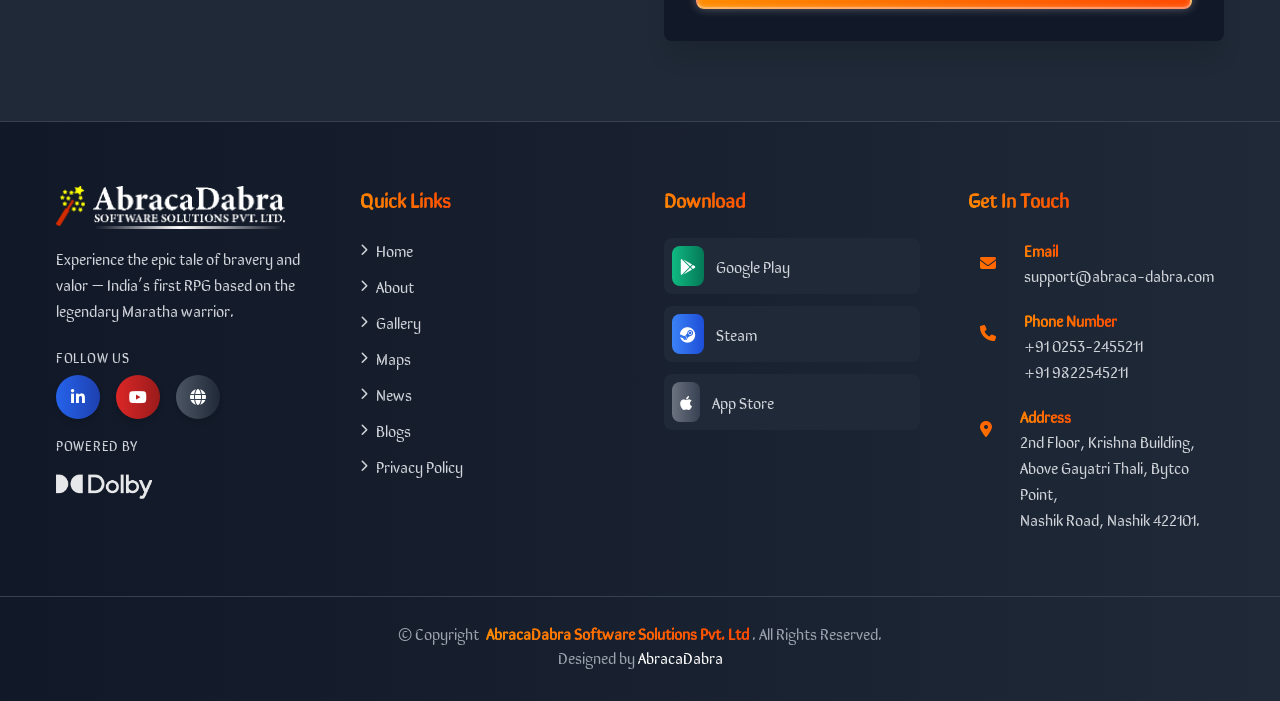
==== commit 082a93b0: "refactor: move Privacy Policy link to Quick Links column in footer" ====
--- a/index.html
+++ b/index.html
@@ -766,10 +766,15 @@
                                         class="fas fa-chevron-right text-orange-500 mr-2 text-xs group-hover:translate-x-1 transition-transform duration-300"></i>
                                     <span class="group-hover:ml-1 transition-all duration-300">News</span>
                                 </a></li>
-                            <li><a href="#blogs" class="flex items-center">
+                            <li><a href="#blogs" class="group flex items-center text-gray-300 transition duration-300">
                                     <i
                                         class="fas fa-chevron-right text-orange-500 mr-2 text-xs group-hover:translate-x-1 transition-transform duration-300"></i>
                                     <span class="group-hover:ml-1 transition-all duration-300">Blogs</span>
+                                </a></li>
+                            <li><a href="privacy.html" class="group flex items-center text-gray-300 transition duration-300">
+                                    <i
+                                        class="fas fa-chevron-right text-orange-500 mr-2 text-xs group-hover:translate-x-1 transition-transform duration-300"></i>
+                                    <span class="group-hover:ml-1 transition-all duration-300">Privacy Policy</span>
                                 </a></li>
                         </ul>
                     </div>
@@ -880,9 +885,6 @@
                     . All Rights Reserved.
                 </p>
                 <p>
-                    <a href="privacy.html" class="text-white">Privacy Policy</a>
-                </p>
-                <p>
                     Designed by
                     <a href="https://abraca-dabra.com/" target="_blank" rel="noopener noreferrer"
                         class="text-white">AbracaDabra</a>
--- a/assets/css/style.css
+++ b/assets/css/style.css
@@ -270,6 +270,14 @@
   border-left: 2px solid #f6da3b; 
   border-right: 2px solid #f67d3b; 
   border-radius: 0.75rem; /* consistent with rounded-xl */
+}
+
+@media (min-width: 768px) {
+  .map-card-reverse,
+  .map-card.md\:flex-row-reverse,
+  .md\:flex-row-reverse {
+    flex-direction: row-reverse !important;
+  }
 }
 
 /* Map Card Content Area */
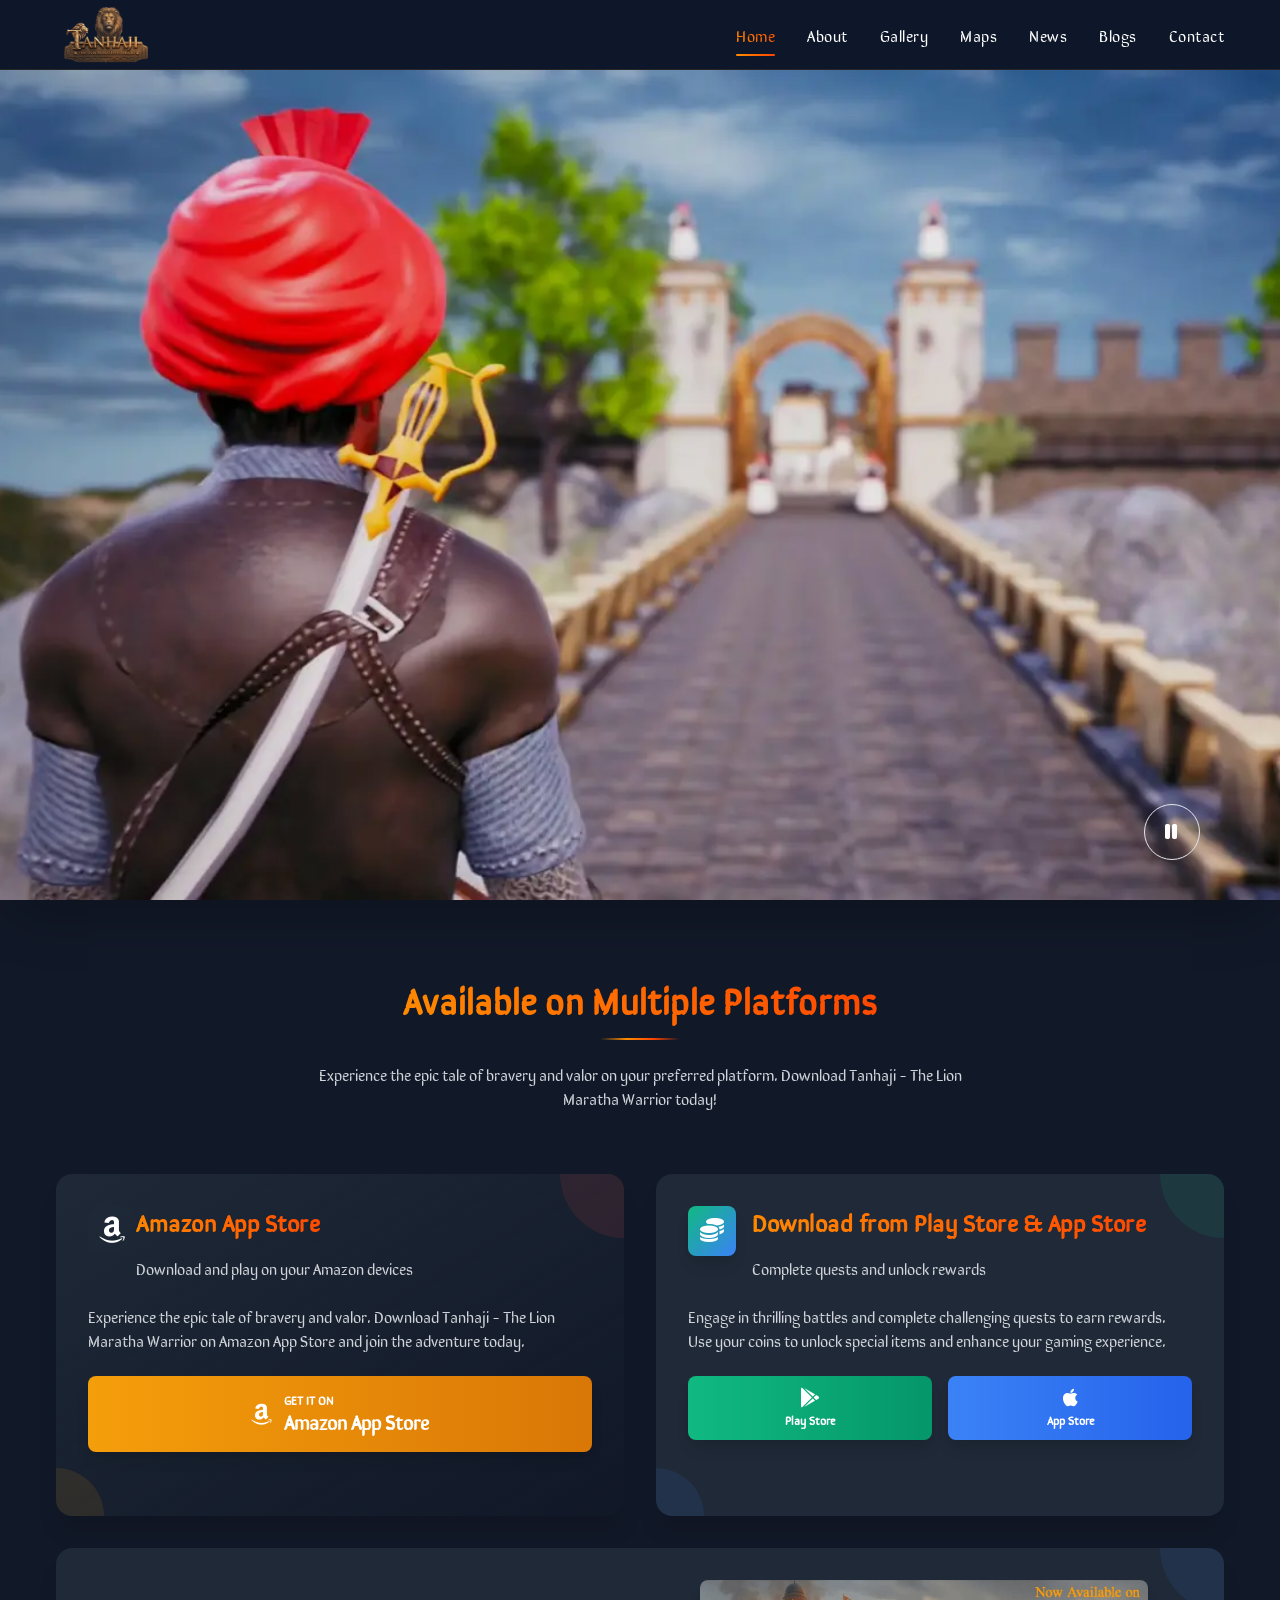
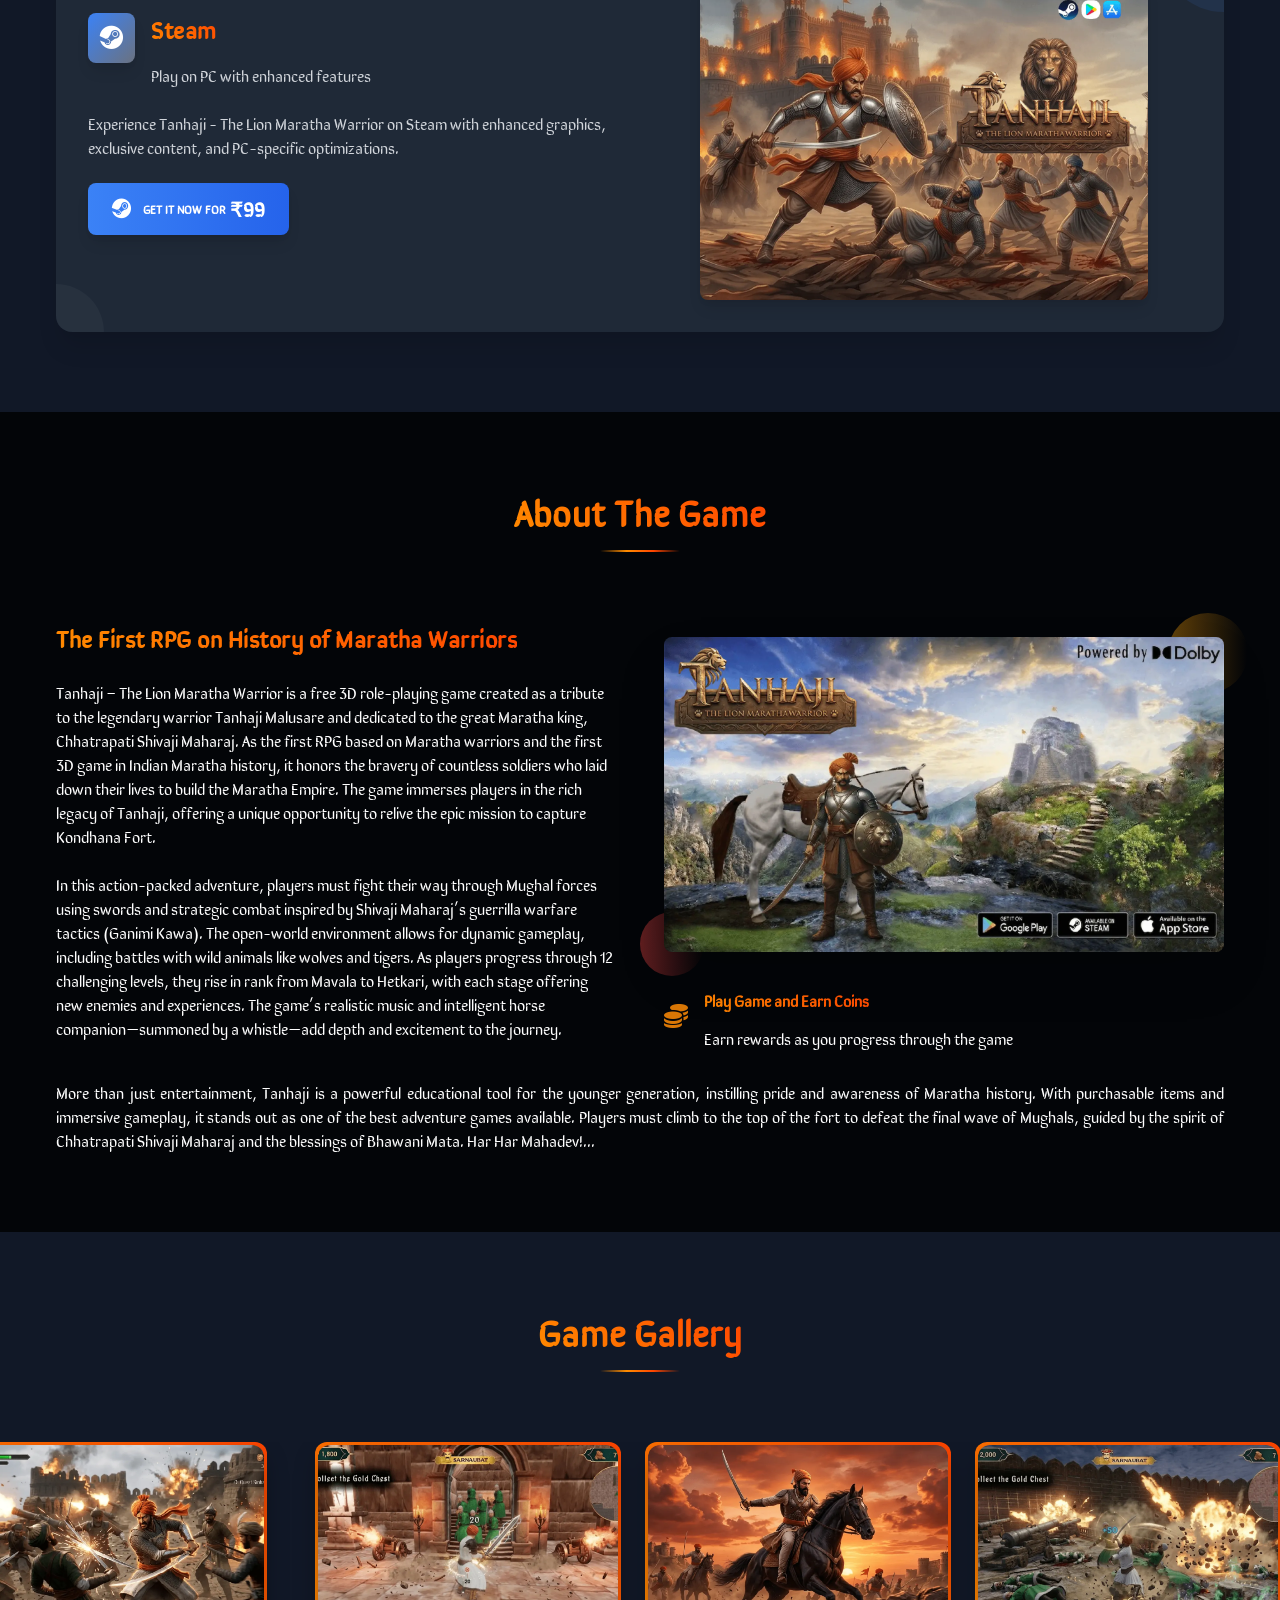
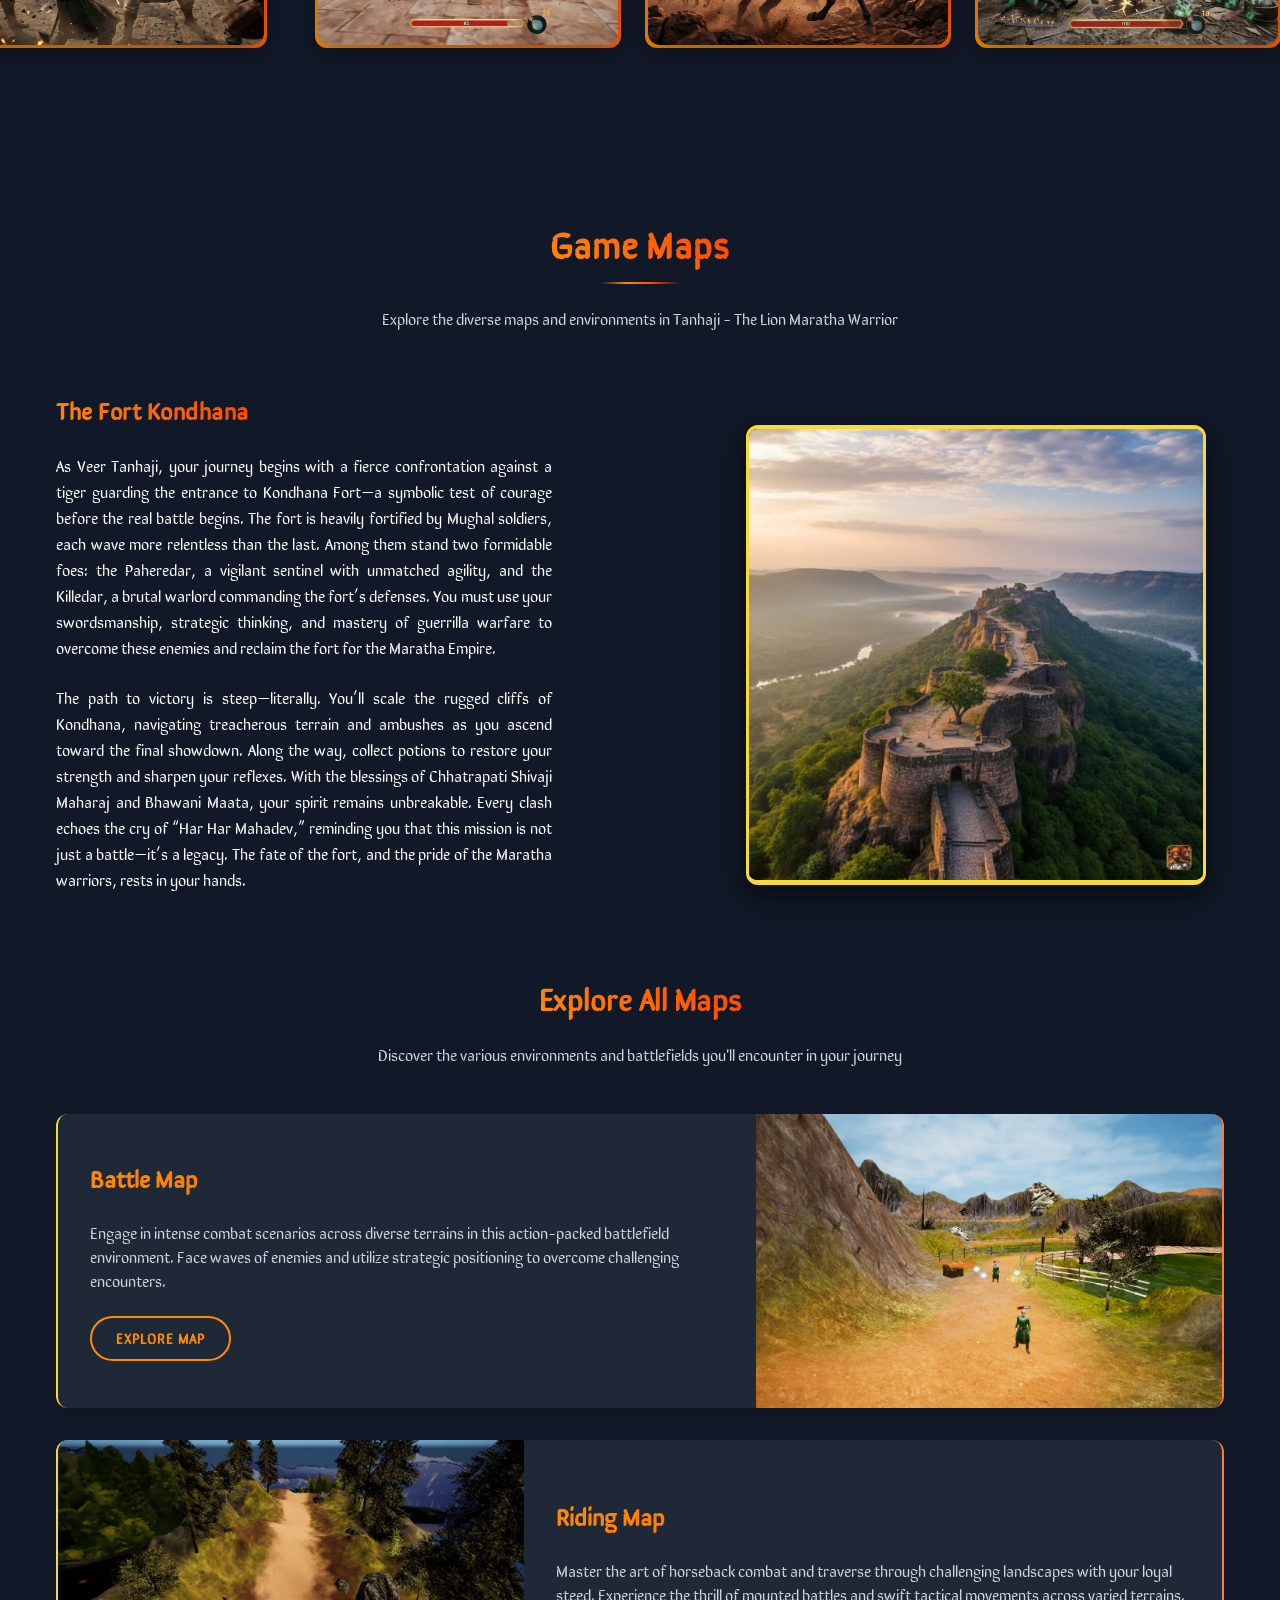
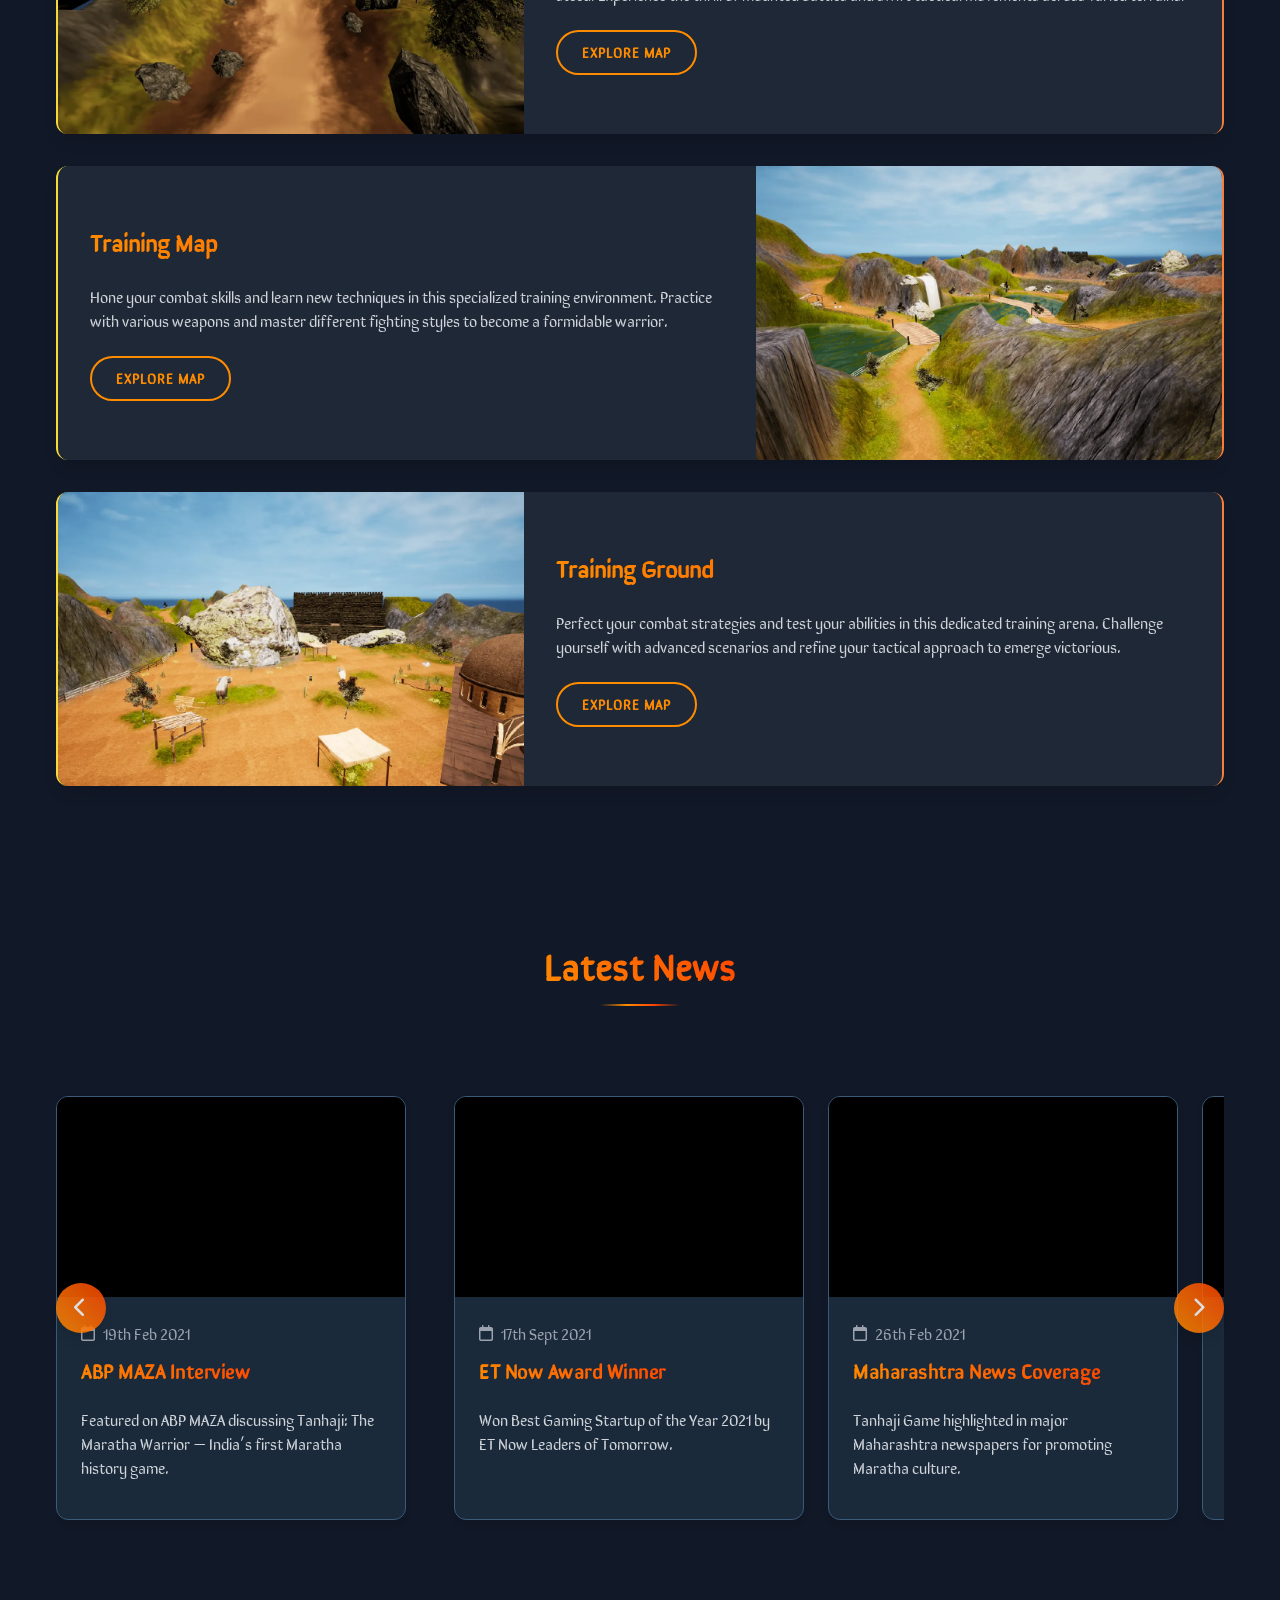
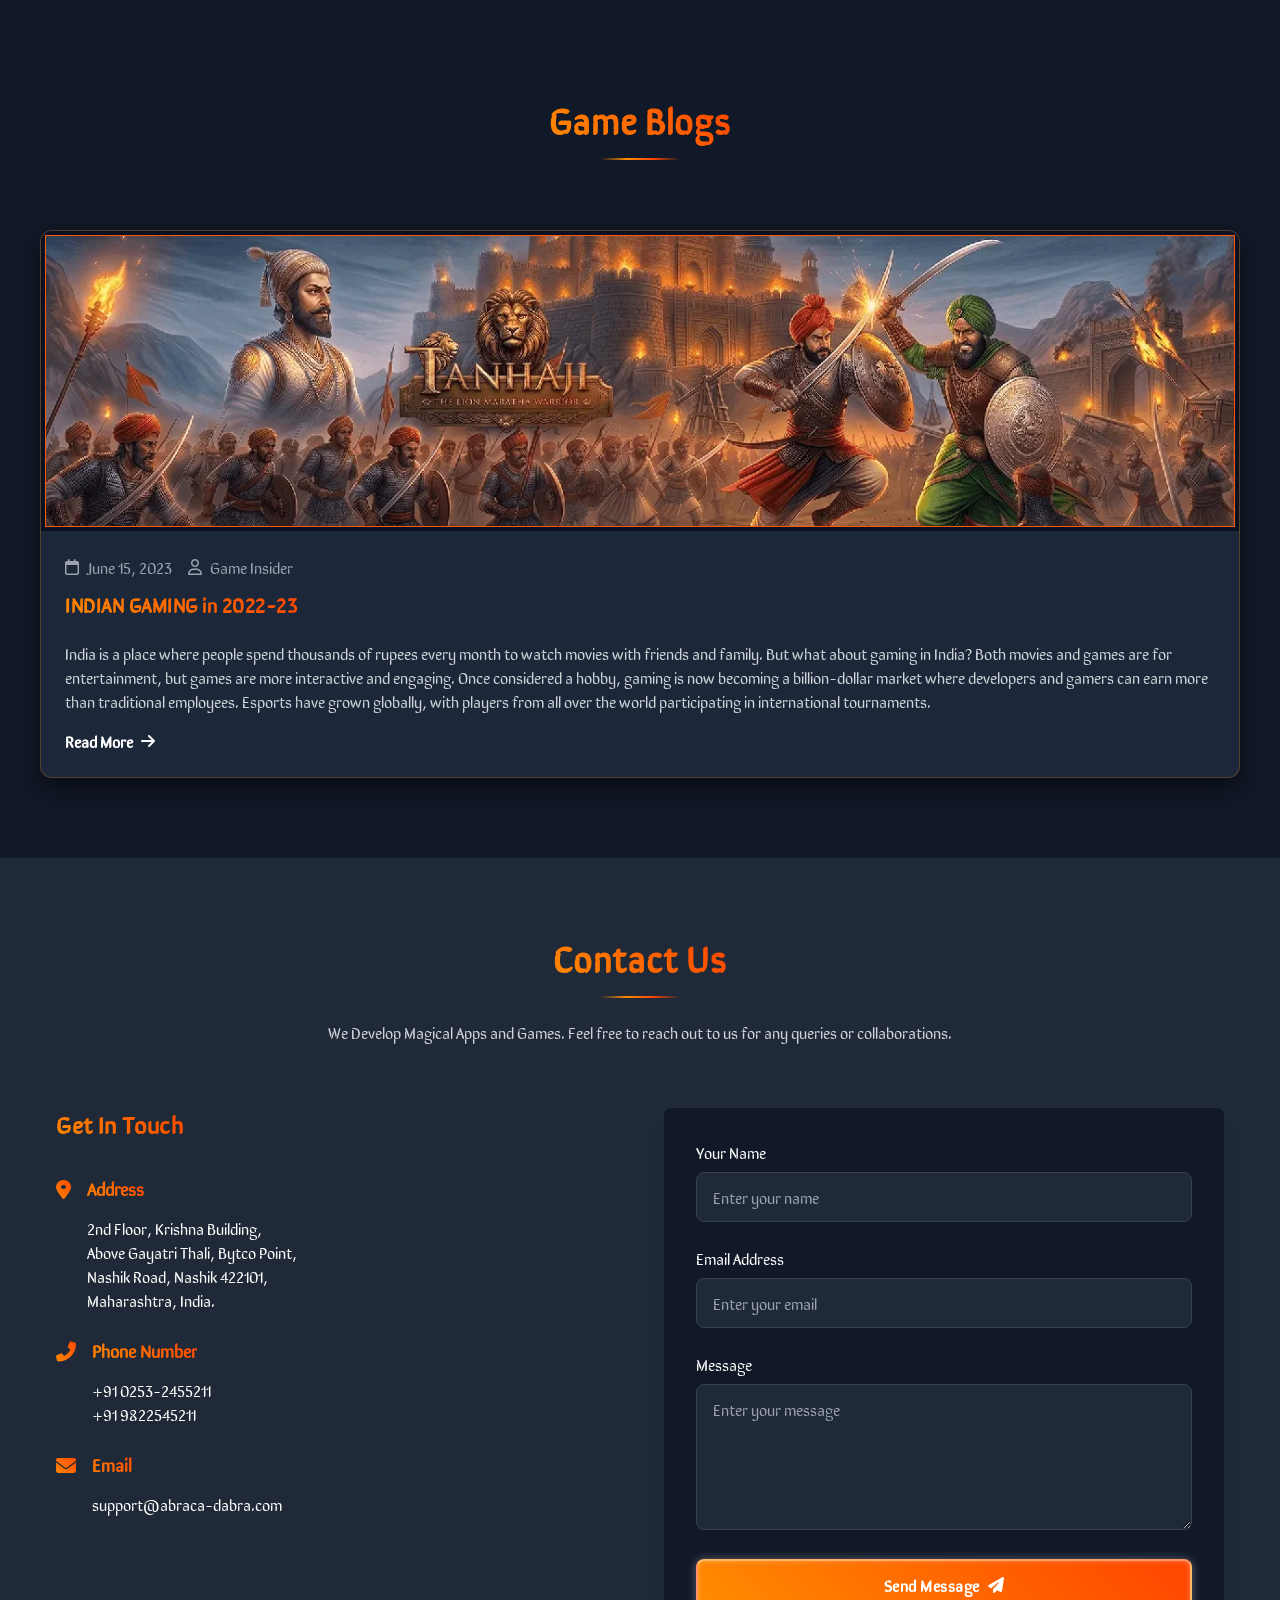
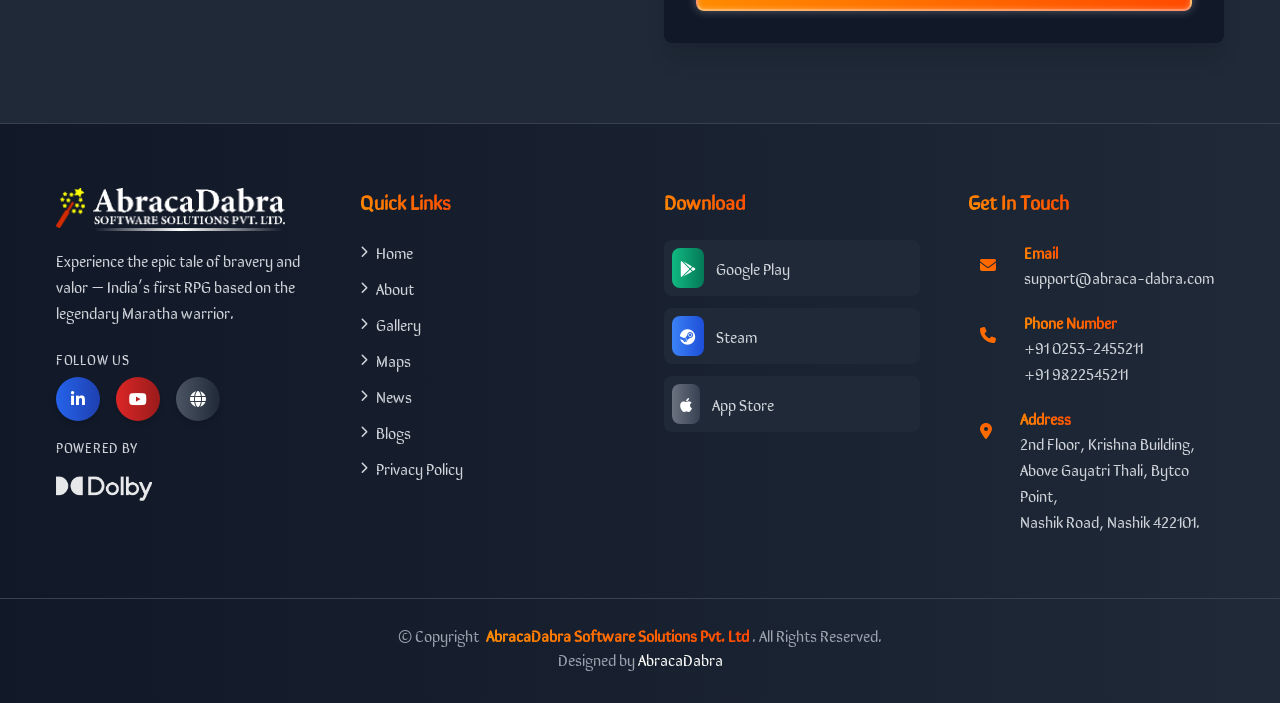
==== commit cf8ee152: "style: optimize Game Blogs section padding and typography for mobile screens" ====
--- a/index.html
+++ b/index.html
@@ -580,7 +580,7 @@
         <section id="blogs" class="py-20 bg-gray-900 overflow-hidden relative">
             <div class="absolute inset-0 bg-cover bg-center bg-fixed opacity-30"
                 style="background-image: url('assets/images/blog-background.webp');"></div>
-            <div class="container mx-auto px-4 max-w-[1200px] relative z-10">
+            <div class="container mx-auto px-3 sm:px-4 max-w-[1200px] relative z-10">
                 <div class="text-center mb-16 animate-up">
                     <h2 class="text-3xl md:text-4xl font-bold mb-4">Game Blogs</h2>
                 </div>
--- a/assets/css/style.css
+++ b/assets/css/style.css
@@ -1358,3 +1358,99 @@
   box-shadow: 0 6px 20px rgba(234, 88, 12, 0.6);
   transform: translateY(-1px);
 }
+
+/* ========================================================
+   Game Blogs Section Styles & Mobile Optimization
+   ======================================================== */
+.blog-card {
+  background: rgba(30, 41, 59, 0.95);
+  border: 1px solid rgba(255, 140, 0, 0.25);
+  border-radius: 0.75rem;
+  overflow: hidden;
+  box-shadow: 0 10px 25px rgba(0, 0, 0, 0.5);
+  transition: transform 0.3s ease, box-shadow 0.3s ease, border-color 0.3s ease;
+}
+
+.blog-card:hover {
+  transform: translateY(-4px);
+  border-color: rgba(255, 140, 0, 0.6);
+  box-shadow: 0 15px 35px rgba(255, 140, 0, 0.2);
+}
+
+.blog-card .image-container {
+  width: 100%;
+  max-height: 380px;
+  overflow: hidden;
+  background: #0b1120;
+}
+
+.blog-card .image-container img {
+  width: 100%;
+  height: 100%;
+  max-height: 380px;
+  object-fit: cover;
+  object-position: center;
+}
+
+.blog-card-body {
+  padding: 1.5rem;
+}
+
+/* Mobile responsive padding and typography */
+@media (max-width: 640px) {
+  #blogs .container {
+    padding-left: 0.75rem !important;
+    padding-right: 0.75rem !important;
+  }
+  
+  .blog-card .blog-card-body,
+  .blog-card .p-6,
+  .blog-card .p-4 {
+    padding-left: 0.85rem !important;
+    padding-right: 0.85rem !important;
+    padding-top: 1.15rem !important;
+    padding-bottom: 1.15rem !important;
+  }
+
+  .blog-card h3 {
+    font-size: 1.15rem;
+    line-height: 1.4;
+  }
+}
+
+/* Full Blog Content Styling inside expanded Read More */
+.blog-content {
+  padding-top: 0.75rem;
+  border-top: 1px solid rgba(255, 255, 255, 0.1);
+  margin-top: 1rem;
+}
+
+.blog-content h3 {
+  color: #ff8c00;
+  font-size: 1.15rem;
+  font-weight: 700;
+  margin-top: 1.25rem;
+  margin-bottom: 0.5rem;
+}
+
+.blog-content p {
+  color: #cbd5e1;
+  margin-bottom: 0.85rem;
+  line-height: 1.65;
+}
+
+.blog-content ul {
+  list-style-type: disc;
+  padding-left: 1.25rem;
+  margin-bottom: 1rem;
+  color: #e2e8f0;
+}
+
+.blog-content li {
+  margin-bottom: 0.35rem;
+  line-height: 1.5;
+}
+
+.blog-content strong {
+  color: #f1f5f9;
+}
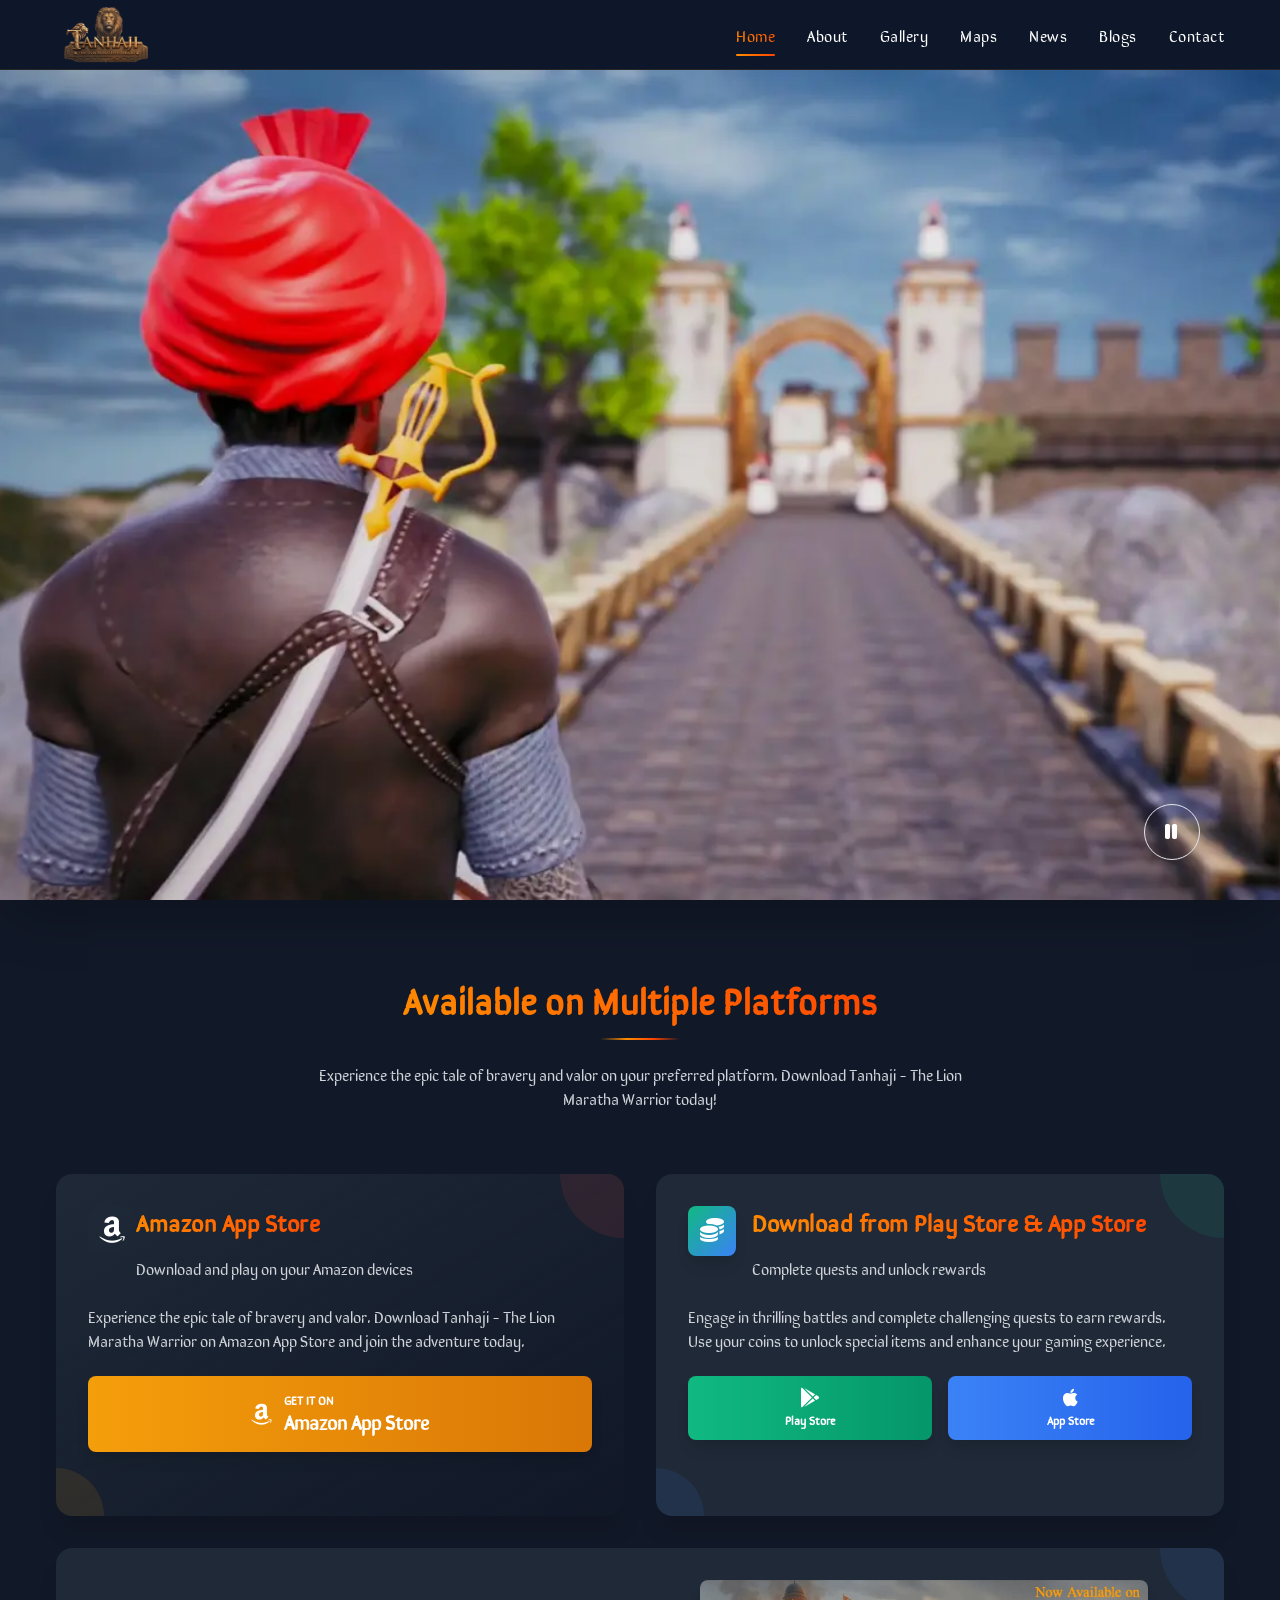
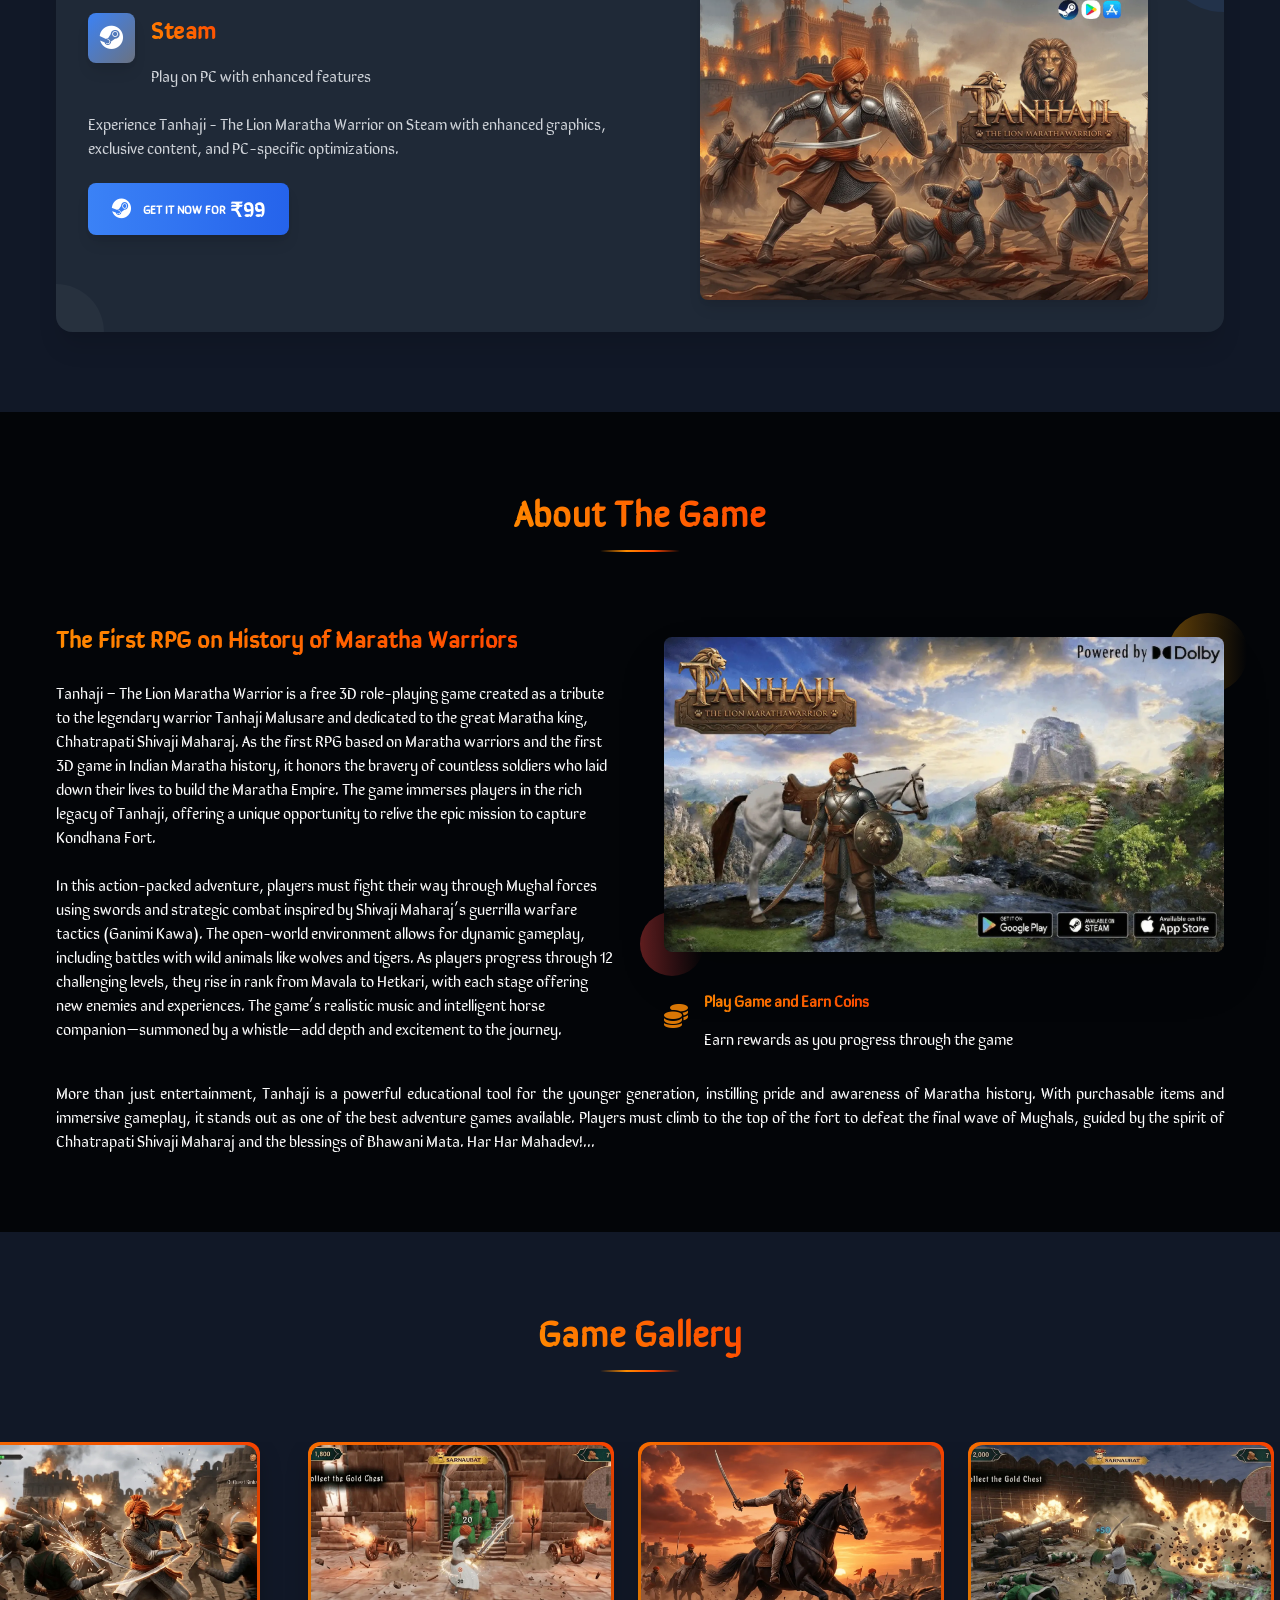
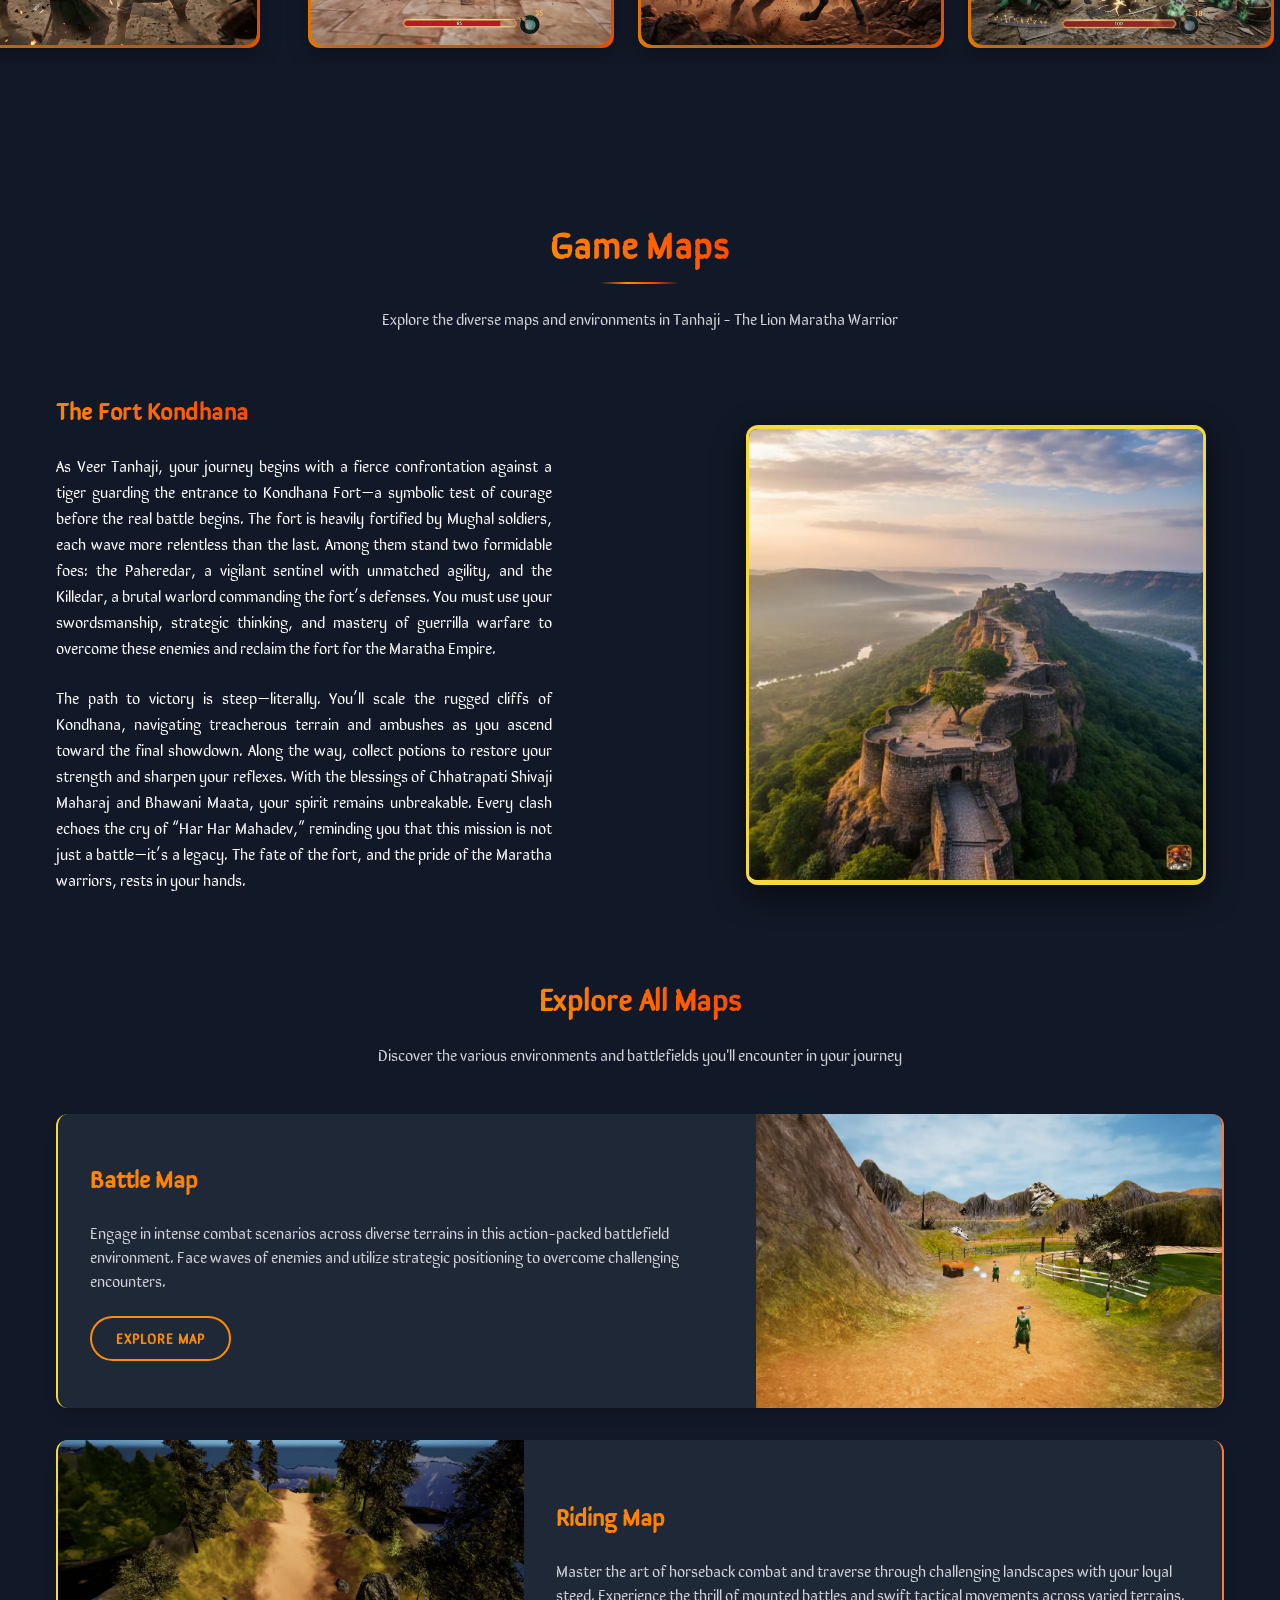
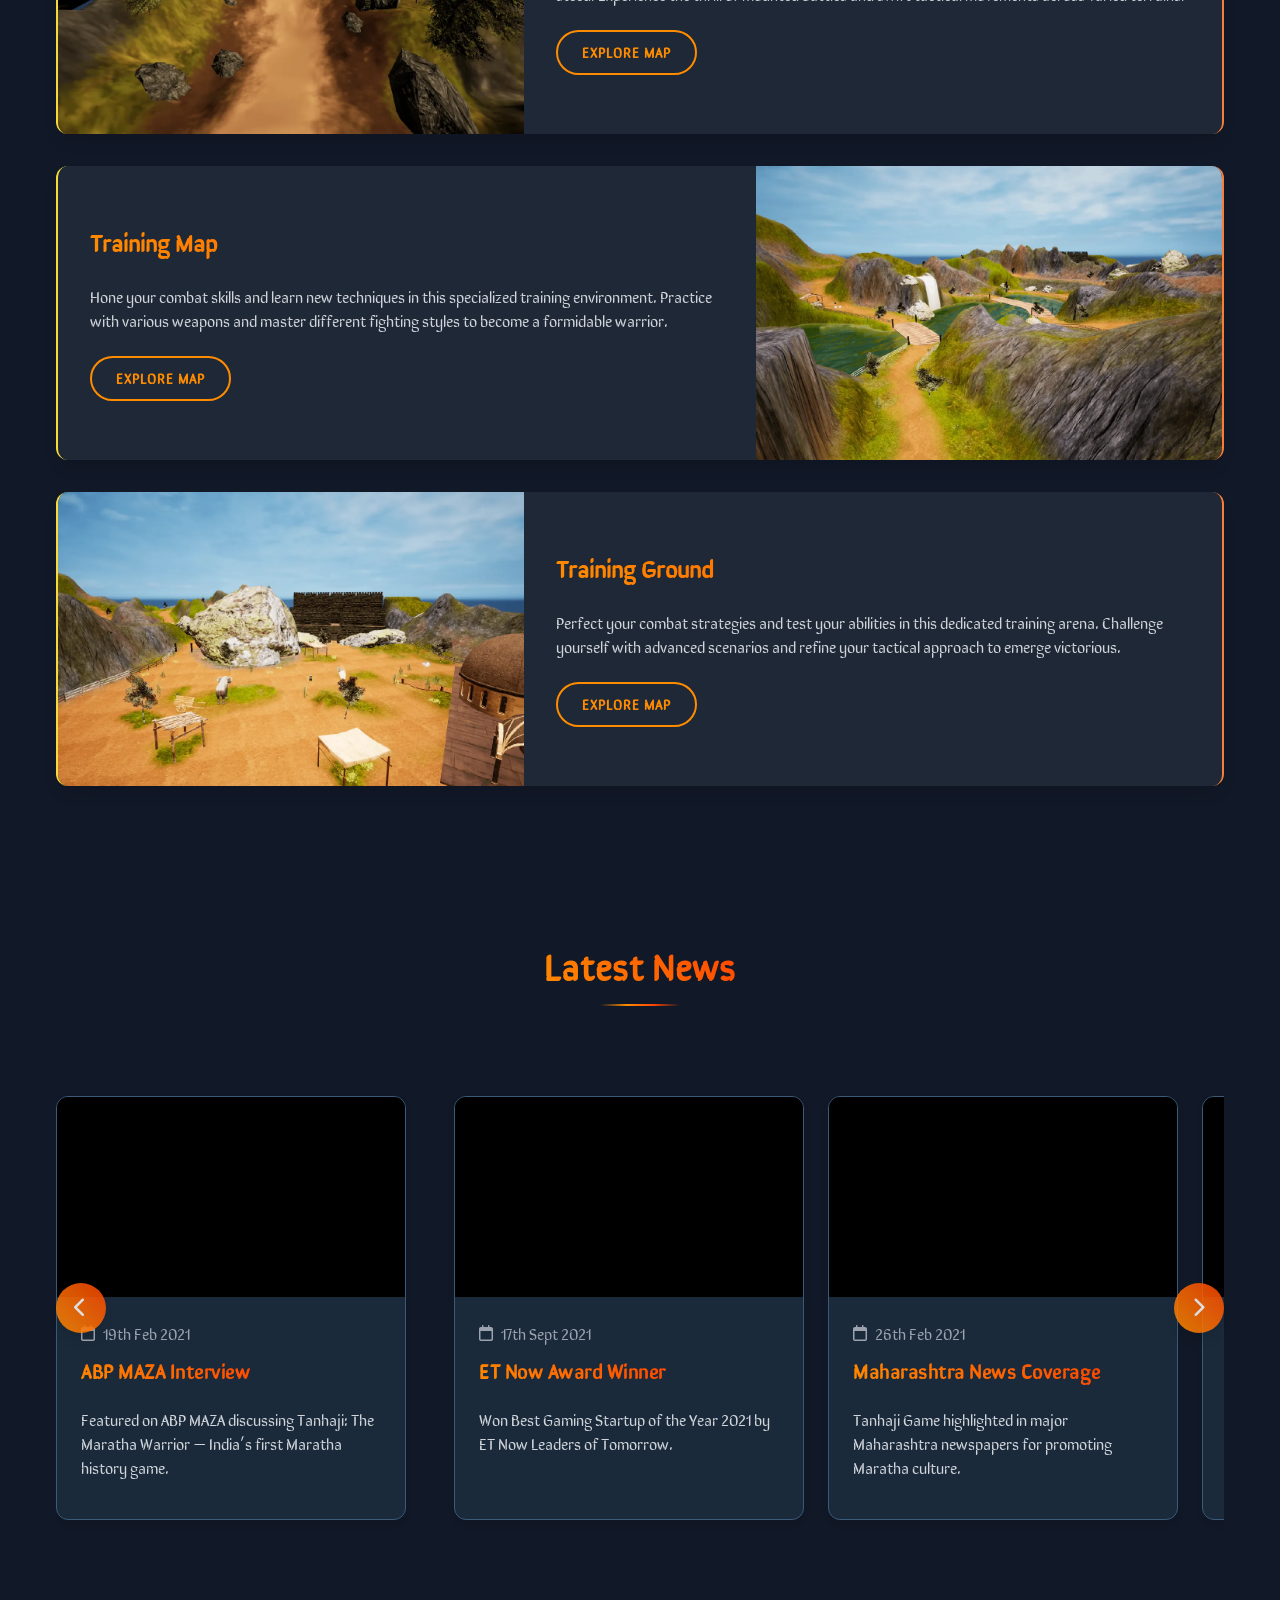
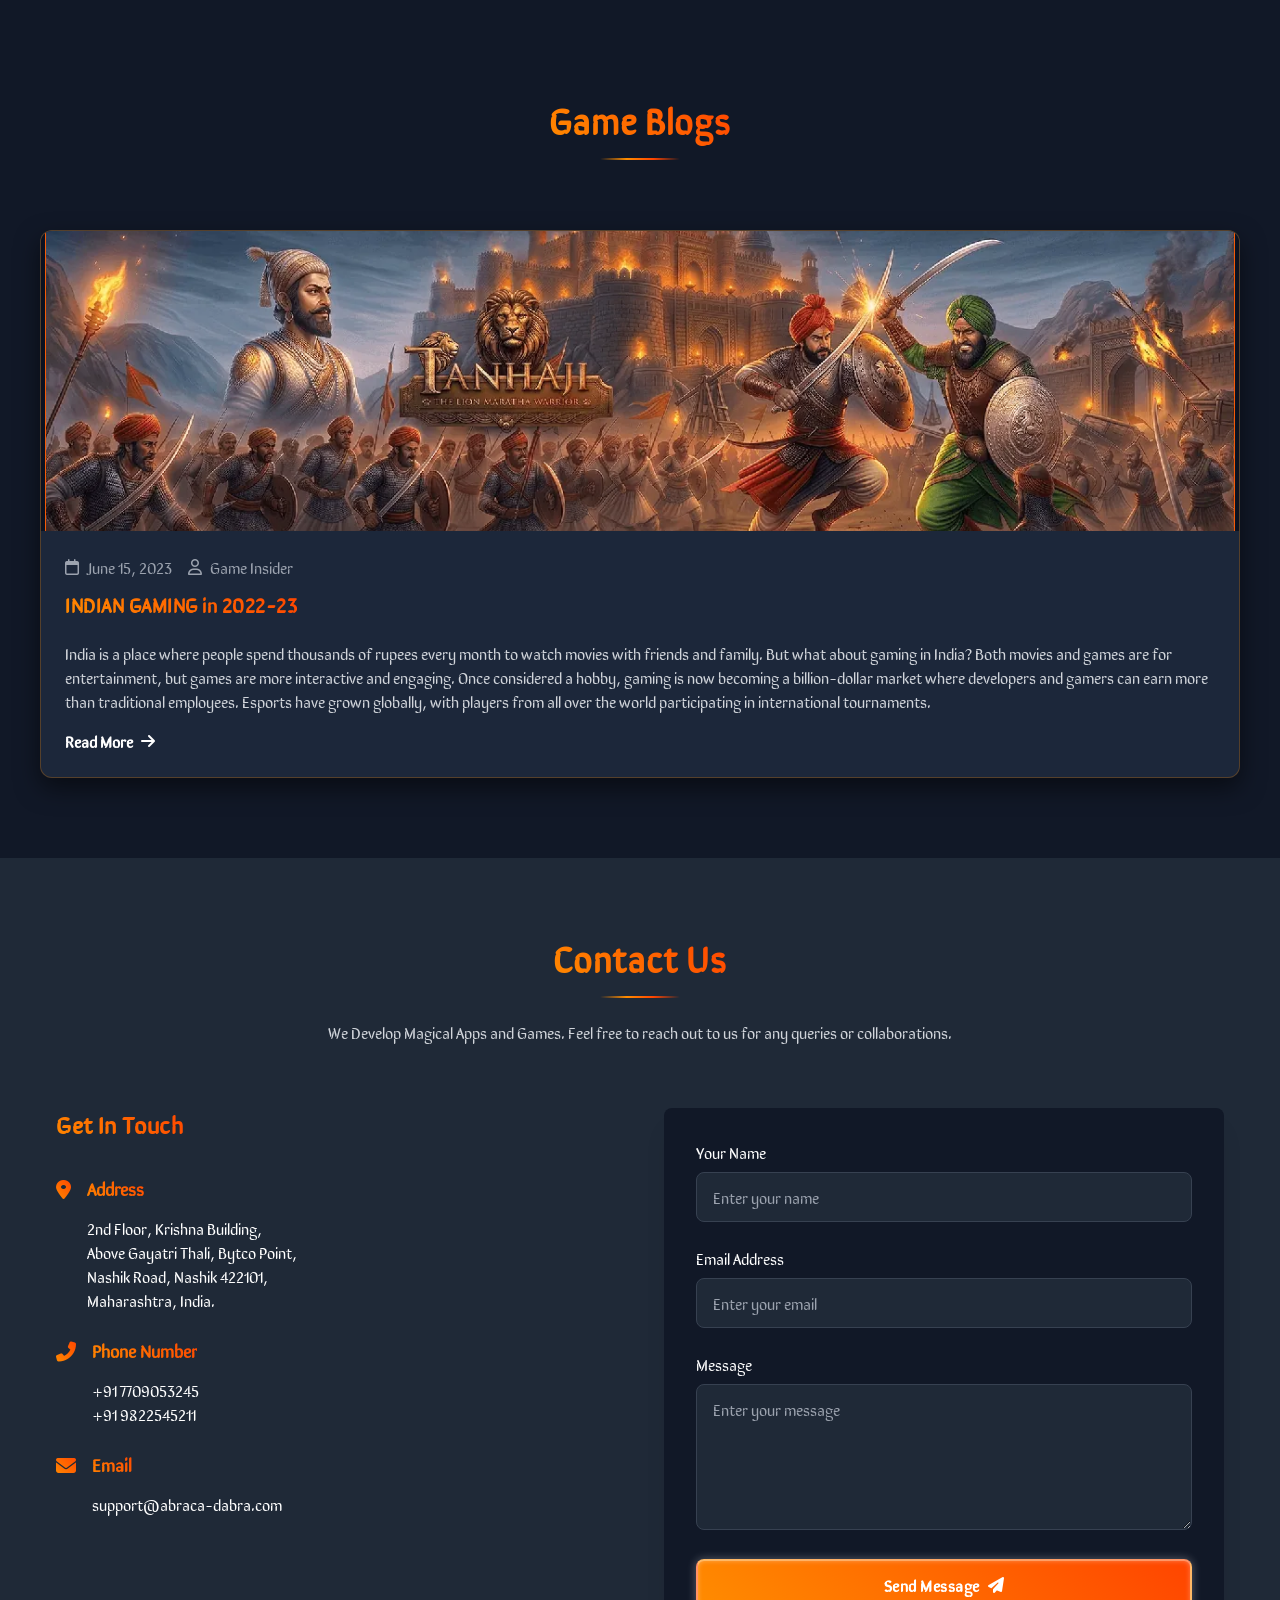
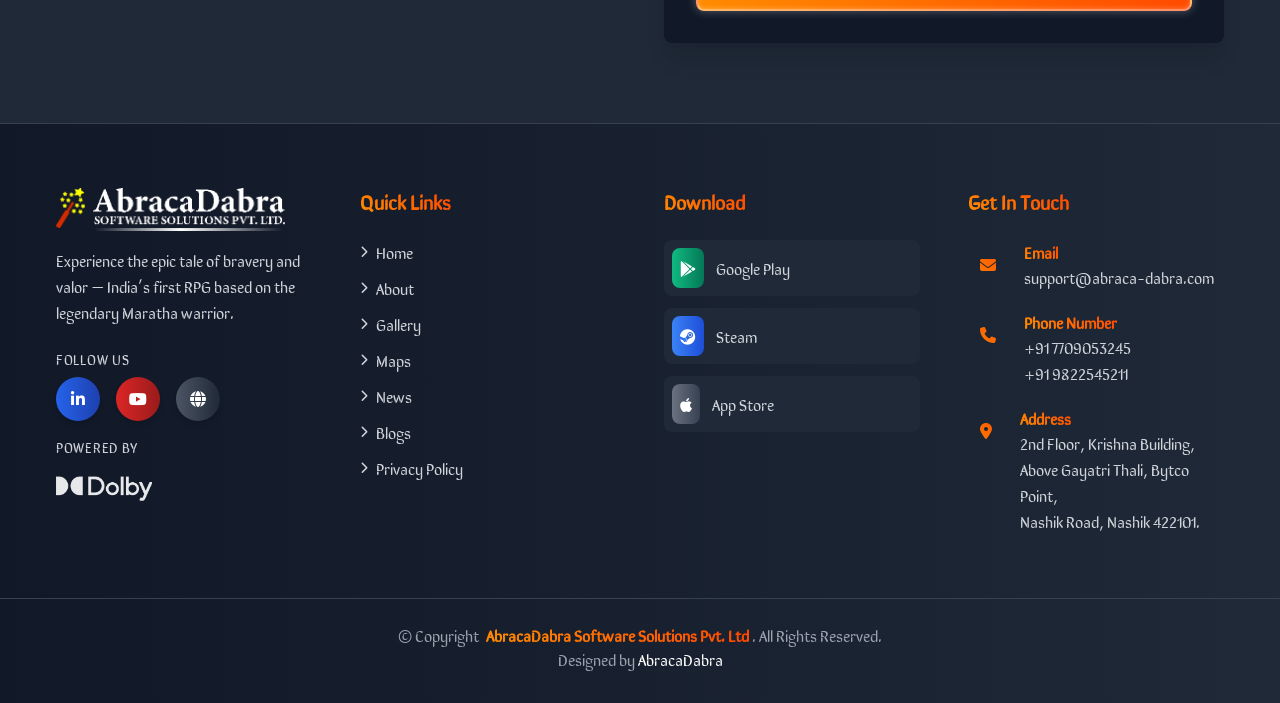
==== commit a8642a40: "feat: use single high-quality hero video (assets/hero-720.mp4) and update contact phone number to +9" ====
--- a/index.html
+++ b/index.html
@@ -145,10 +145,9 @@
             <div class="w-full h-full relative">
                 <div class="absolute inset-0 bg-gradient-to-r from-black to-transparent opacity-10 pointer-events-none"
                     style="z-index: 1;"></div>
-                <video id="hero-video" autoplay muted loop playsinline preload="none"
+                <video id="hero-video" autoplay muted loop playsinline preload="metadata"
                     poster="assets/images/hero-poster.webp" width="1280" height="720"
-                    aria-label="Tanhaji gameplay trailer" data-src-desktop="assets/hero-720.mp4"
-                    data-src-mobile="assets/hero-mobile.mp4"
+                    aria-label="Tanhaji gameplay trailer" src="assets/hero-720.mp4"
                     class="relative md:absolute md:top-0 md:left-0 w-full h-auto md:h-full object-contain md:object-cover"
                     style="z-index: 0;"></video>
 
@@ -624,7 +623,7 @@
                                     </div>
                                     <div>
                                         <h4 class="font-bold text-lg mb-1">Phone Number</h4>
-                                        <p>+91 0253-2455211<br>
+                                        <p>+91 7709053245<br>
                                             +91 9822545211</p>
                                     </div>
                                 </div>
@@ -848,7 +847,7 @@
                                 <div>
                                     <h5 class="font-bold gradient-text">Phone Number</h5>
                                     <p class="text-gray-300 leading-relaxed">
-                                        +91 0253-2455211<br>
+                                        +91 7709053245<br>
                                         +91 9822545211
                                     </p>
                                 </div>
--- a/assets/css/style.css
+++ b/assets/css/style.css
@@ -200,7 +200,6 @@
   -webkit-background-clip: text;
   -webkit-text-fill-color: transparent;
   background-clip: text;
-  text-fill-color: transparent;
 }
 
 nav a::after {
@@ -619,7 +618,6 @@
   -webkit-background-clip: text;
   -webkit-text-fill-color: transparent;
   background-clip: text;
-  text-fill-color: transparent;
   position: relative;
   display: inline-block;
   line-height: 2;
@@ -645,7 +643,6 @@
   -webkit-background-clip: text;
   -webkit-text-fill-color: transparent;
   background-clip: text;
-  text-fill-color: transparent;
   position: relative;
   display: inline-block;
   line-height: 2;
@@ -669,7 +666,6 @@
   -webkit-background-clip: text;
   -webkit-text-fill-color: transparent;
   background-clip: text;
-  text-fill-color: transparent;
   position: relative;
   display: inline-block;
   line-height: 2;
@@ -714,7 +710,6 @@
   -khtml-user-drag: none;
   -moz-user-drag: none;
   -o-user-drag: none;
-  user-drag: none;
   transition: filter 0.2s ease;
 }
 
@@ -1079,7 +1074,6 @@
   color: transparent;
   font-weight: bold;
   font-family: 'Sirin Stencil', Impact, 'Arial Black', sans-serif;
-  text-fill-color: transparent;
   position: relative;
   display: inline-block;
 }
@@ -1261,7 +1255,6 @@
   -webkit-background-clip: unset !important;
   background-clip: unset !important;
   -webkit-text-fill-color: currentColor !important;
-  text-fill-color: currentColor !important;
   font-size: 1.05rem;
   font-weight: 500;
   text-decoration: none;
@@ -1297,7 +1290,6 @@
   background: transparent !important;
   color: #ff8c00;
   -webkit-text-fill-color: #ff8c00 !important;
-  text-fill-color: #ff8c00 !important;
 }
 
 .mobile-drawer-link:hover i,
@@ -1315,7 +1307,6 @@
   background: transparent !important;
   color: #ff8c00;
   -webkit-text-fill-color: #ff8c00 !important;
-  text-fill-color: #ff8c00 !important;
   border: none !important;
 }
 
@@ -1379,17 +1370,21 @@
 
 .blog-card .image-container {
   width: 100%;
-  max-height: 380px;
+  max-height: 420px;
   overflow: hidden;
   background: #0b1120;
+  display: flex;
+  align-items: center;
+  justify-content: center;
 }
 
 .blog-card .image-container img {
   width: 100%;
-  height: 100%;
-  max-height: 380px;
-  object-fit: cover;
+  height: auto;
+  max-height: 420px;
+  object-fit: contain !important;
   object-position: center;
+  display: block;
 }
 
 .blog-card-body {
